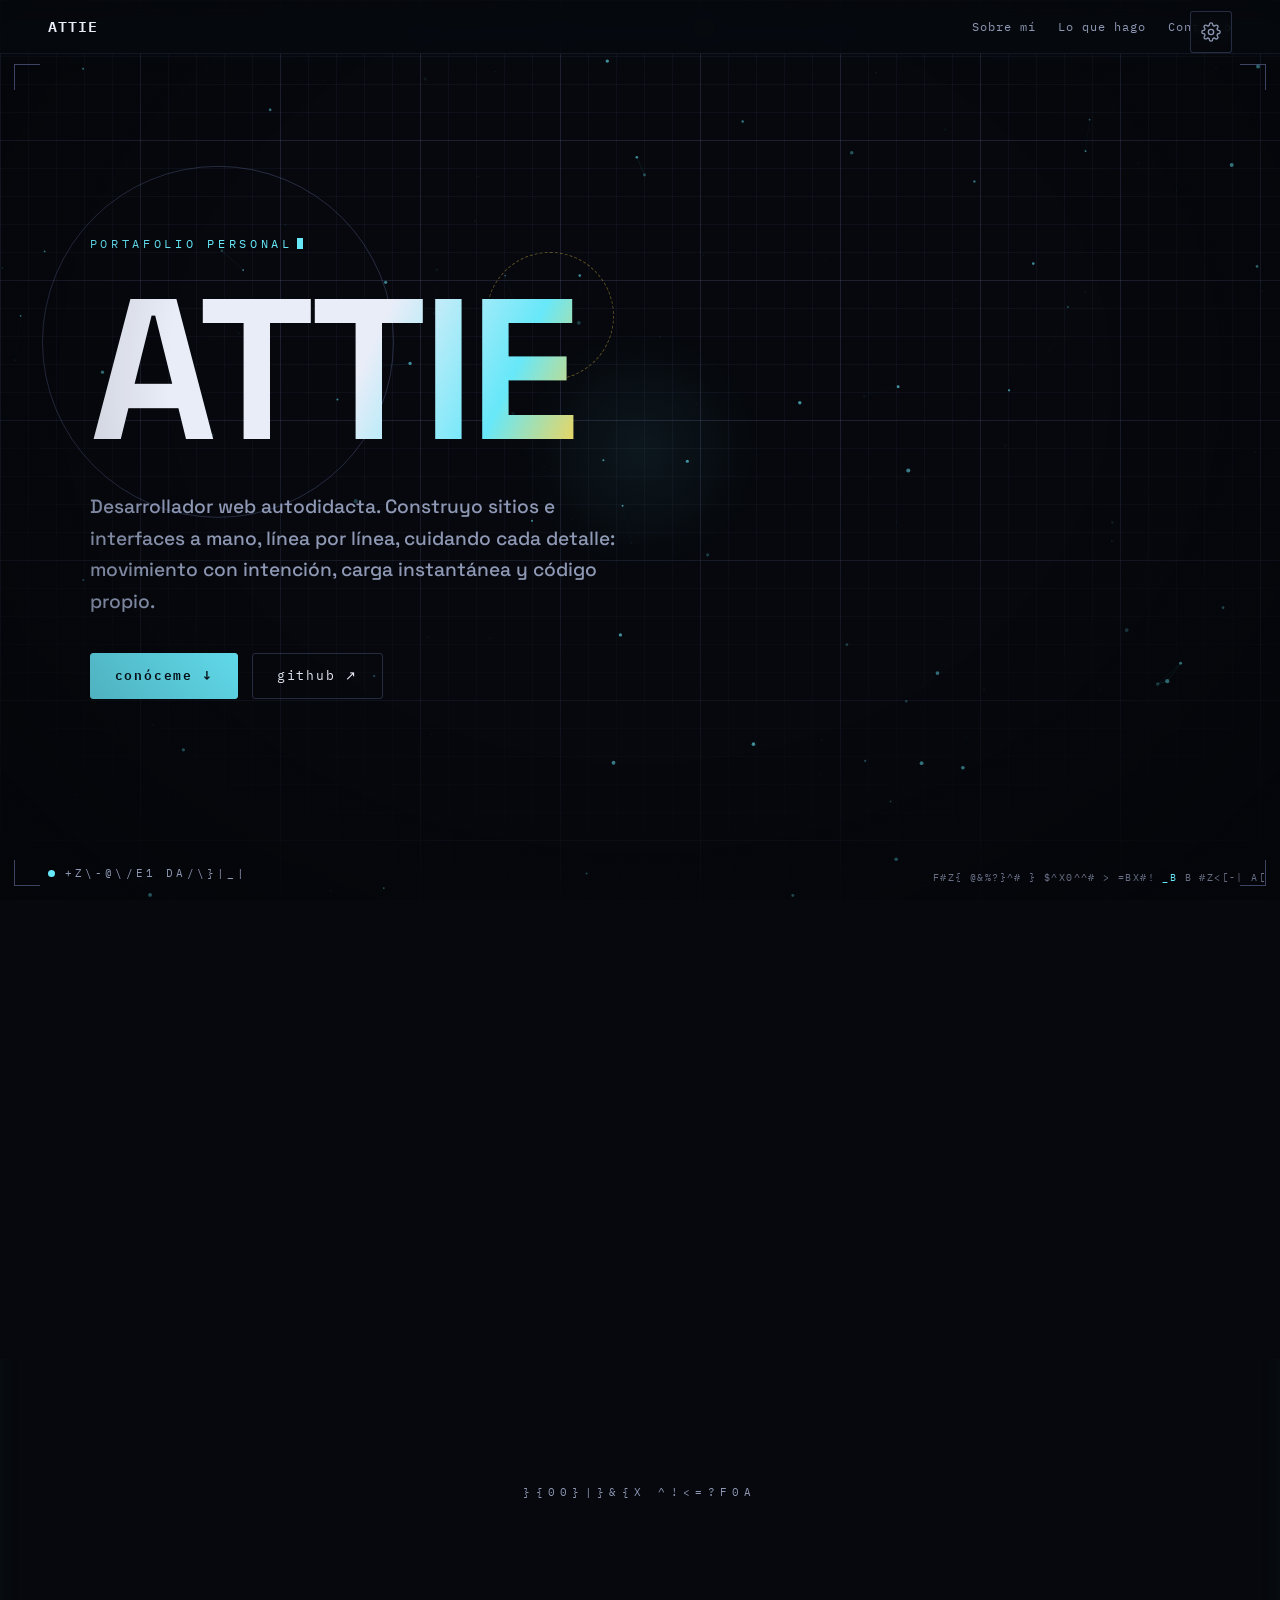
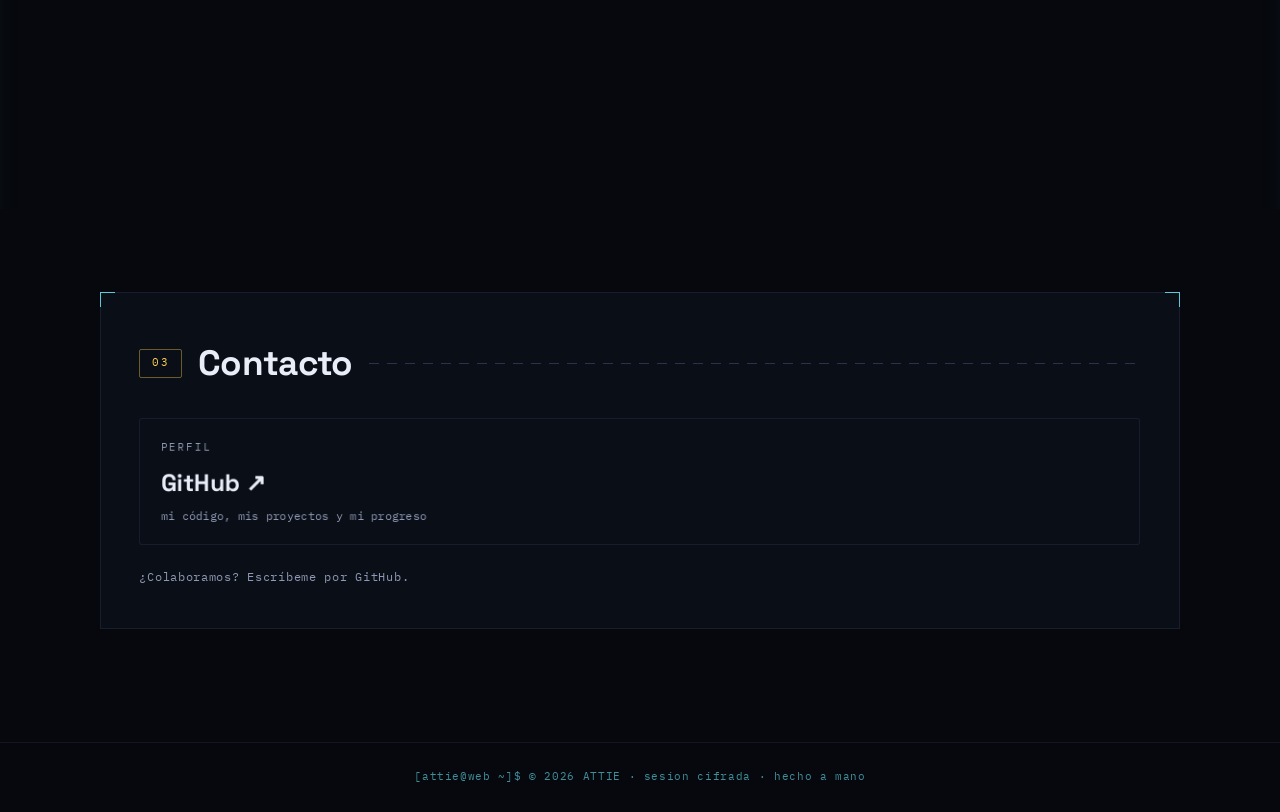
==== index.html @ d399d979 "MODO TERMINAL: todo el texto del sitio se cifra y descifra (nodo por nodo, incluido el titulo de la " ====
<!DOCTYPE html>
<html lang="es">
<head>
  <meta charset="UTF-8" />
  <meta name="viewport" content="width=device-width, initial-scale=1.0" />
  <title>ATTIE — Portafolio personal</title>
  <meta name="description" content="Portafolio de Attie: desarrollador web autodidacta. Sitios hechos a mano, interfaces con movimiento y proyectos reales en GitHub." />
  <link rel="icon" type="image/svg+xml" href="assets/favicon.svg" />
  <link rel="apple-touch-icon" href="assets/icon-180.png" />
  <meta name="theme-color" content="#06080d" />
  <meta name="theme-color" media="(prefers-color-scheme: light)" content="#06080d" />
  <link rel="manifest" href="manifest.json" />
  <link rel="preload" href="assets/fonts/grotesk-700.woff2" as="font" type="font/woff2" crossorigin />
  <link rel="preload" href="assets/fonts/plexmono-400.woff2" as="font" type="font/woff2" crossorigin />
  <meta property="og:type" content="website" />
  <meta property="og:site_name" content="ATTIE — Portafolio personal" />
  <meta property="og:title" content="ATTIE — Portafolio personal" />
  <meta property="og:description" content="Desarrollador web autodidacta. Sitios hechos a mano, interfaces con movimiento y proyectos reales." />
  <meta property="og:url" content="https://angelmoonblosson-max.github.io/my-blog/" />
  <meta property="og:image" content="https://angelmoonblosson-max.github.io/my-blog/assets/icon-180.png" />
  <meta name="twitter:card" content="summary" />
  <script type="application/ld+json">
  {
    "@context": "https://schema.org",
    "@type": "WebSite",
    "name": "ATTIE — Portafolio personal",
    "url": "https://angelmoonblosson-max.github.io/my-blog/",
    "description": "Desarrollador web autodidacta: sitios hechos a mano e interfaces con movimiento.",
    "inLanguage": "es",
    "author": { "@type": "Person", "name": "Attie" }
  }
  </script>
  <link rel="stylesheet" href="css/style.min.css?v=m14" />
</head>
<body>
  <div class="grid-fondo" aria-hidden="true"></div>
  <canvas id="lienzo" aria-hidden="true"></canvas>
  <div id="brillo" aria-hidden="true"></div>
  <div id="profundidad" aria-hidden="true"></div>

  <div class="hud-esq e1" aria-hidden="true"></div>
  <div class="hud-esq e2" aria-hidden="true"></div>
  <div class="hud-esq e3" aria-hidden="true"></div>
  <div class="hud-esq e4" aria-hidden="true"></div>
  <div class="hud-scan" aria-hidden="true"></div>
  <div id="hud" aria-hidden="true">
    <span class="hud-punto"></span>
    <span id="hud-forma">RED ACTIVA</span>
  </div>
  <div id="hud-status" class="mono" aria-hidden="true">SES: CIFRADA · AES-256 · NODOS <span id="hud-nodos">--</span> · UPLINK OK</div>

  <div id="cine" aria-hidden="true">
    <div class="cine-mitad arriba">
      <div class="cine-logo-zona">
        <h2 class="cine-logo"><span style="--i:0">A</span><span style="--i:1">T</span><span style="--i:2">T</span><span style="--i:3">I</span><span style="--i:4">E</span></h2>
        <p class="cine-sub mono">PORTAFOLIO PERSONAL</p>
      </div>
    </div>
    <div class="cine-mitad abajo">
      <div class="cine-logo-zona">
        <h2 class="cine-logo"><span style="--i:0">A</span><span style="--i:1">T</span><span style="--i:2">T</span><span style="--i:3">I</span><span style="--i:4">E</span></h2>
        <p class="cine-sub mono">PORTAFOLIO PERSONAL</p>
      </div>
    </div>
    <span class="cine-seam"></span>
  </div>

  <button id="btn-config" class="btn-config mono" type="button" aria-label="Configuraciones" aria-expanded="false">
    <svg viewBox="0 0 24 24" width="20" height="20" fill="none" stroke="currentColor" stroke-width="1.6" stroke-linecap="round">
      <circle cx="12" cy="12" r="3.2"/>
      <path d="M19.4 15a1.7 1.7 0 0 0 .34 1.87l.06.06a2 2 0 1 1-2.83 2.83l-.06-.06a1.7 1.7 0 0 0-1.87-.34 1.7 1.7 0 0 0-1 1.55V21a2 2 0 1 1-4 0v-.09a1.7 1.7 0 0 0-1-1.55 1.7 1.7 0 0 0-1.87.34l-.06.06a2 2 0 1 1-2.83-2.83l.06-.06a1.7 1.7 0 0 0 .34-1.87 1.7 1.7 0 0 0-1.55-1H3a2 2 0 1 1 0-4h.09a1.7 1.7 0 0 0 1.55-1 1.7 1.7 0 0 0-.34-1.87l-.06-.06a2 2 0 1 1 2.83-2.83l.06.06a1.7 1.7 0 0 0 1.87.34h.09a1.7 1.7 0 0 0 1-1.55V3a2 2 0 1 1 4 0v.09a1.7 1.7 0 0 0 1 1.55 1.7 1.7 0 0 0 1.87-.34l.06-.06a2 2 0 1 1 2.83 2.83l-.06.06a1.7 1.7 0 0 0-.34 1.87v.09a1.7 1.7 0 0 0 1.55 1H21a2 2 0 1 1 0 4h-.09a1.7 1.7 0 0 0-1.51 1z"/>
    </svg>
  </button>

  <div id="panel-config" class="panel-config" hidden>
    <div class="panel-fondo" data-cerrar></div>
    <aside class="panel-caja" role="dialog" aria-label="Configuraciones">
      <header class="panel-cab">
        <span class="mono">CONFIGURACIONES</span>
        <button class="panel-x mono" type="button" data-cerrar aria-label="Cerrar">×</button>
      </header>

      <section class="panel-seccion">
        <h3 class="mono">Color de acento</h3>
        <div class="muestras" role="group" aria-label="Color de acento">
          <button class="muestra activo" data-acento="cian" style="--mc:#67e8f9" aria-label="Cian" type="button"></button>
          <button class="muestra" data-acento="ambar" style="--mc:#fcd34d" aria-label="Ámbar" type="button"></button>
          <button class="muestra" data-acento="rosa" style="--mc:#fb7185" aria-label="Rosa" type="button"></button>
          <button class="muestra" data-acento="violeta" style="--mc:#a78bfa" aria-label="Violeta" type="button"></button>
        </div>
      </section>

      <section class="panel-seccion">
        <h3 class="mono">Intensidad de efectos</h3>
        <div class="segmentado" role="group" aria-label="Intensidad de efectos">
          <button class="seg activo" data-efectos="epico" type="button">ÉPICO</button>
          <button class="seg" data-efectos="normal" type="button">NORMAL</button>
          <button class="seg" data-efectos="off" type="button">OFF</button>
        </div>
        <p class="panel-nota mono">épico = todo · normal = ligero · off = estático</p>
      </section>

      <section class="panel-seccion">
        <h3 class="mono">Velocidad del ciclo</h3>
        <div class="segmentado" role="group" aria-label="Velocidad del ciclo">
          <button class="seg" data-velocidad-btn="lenta" type="button">LENTA</button>
          <button class="seg activo" data-velocidad-btn="normal" type="button">NORMAL</button>
          <button class="seg" data-velocidad-btn="rapida" type="button">RÁPIDA</button>
        </div>
        <p class="panel-nota mono">atajos: F formar · E explotar · D disparos · doble clic = sobrecarga</p>
      </section>

      <section class="panel-seccion">
        <h3 class="mono">Fondo animado</h3>
        <label class="interruptor">
          <input type="checkbox" id="cfg-fondo" checked />
          <span class="riel"><span class="perilla"></span></span>
          <span class="mono etiqueta-int">figuras geométricas</span>
        </label>
      </section>
    </aside>
  </div>

  <header class="barra">
    <a class="marca mono" href="#top">ATTIE</a>
    <nav class="barra-nav mono" aria-label="Secciones">
      <a href="#fig01">Sobre mí</a>
      <a href="#fig02">Lo que hago</a>
      <a href="#fig03">Contacto</a>
    </nav>
  </header>

  <main id="contenido">
    <section class="hero" id="top">
      <p class="hero-exp mono">PORTAFOLIO PERSONAL<span class="term-cursor" aria-hidden="true"></span></p>
      <div class="hero-zona-titulo">
        <span class="aro aro-1" aria-hidden="true"></span>
        <span class="aro aro-2" aria-hidden="true"></span>
        <h1 class="hero-titulo">ATTIE</h1>
      </div>
      <p class="hero-def">
        Desarrollador web autodidacta. Construyo sitios e interfaces a mano,
        línea por línea, cuidando cada detalle: movimiento con intención,
        carga instantánea y código propio.
      </p>
      <div class="hero-acciones">
        <a class="btn principal" href="#fig01">Conóceme ↓</a>
        <a class="btn" href="https://github.com/angelmoonblosson-max" target="_blank" rel="noopener noreferrer">GitHub ↗</a>
      </div>
    </section>

    <section class="figura reveal" id="fig01">
      <header class="figura-cab">
        <span class="fig-num mono">01</span>
        <h2>Sobre mí</h2>
        <span class="fig-linea" aria-hidden="true"></span>
      </header>
      <div class="figura-cuerpo">
        <p>
          Soy Attie. Empecé curioseando cómo funcionaban las páginas que me
          gustaban y terminé construyendo las mías desde cero — sin plantillas,
          sin frameworks pesados, solo HTML, CSS y JavaScript escritos a mano
          hasta que el resultado se siente vivo.
        </p>
        <p>
          Me obsesionan los detalles que casi nadie nota pero todos sienten:
          la suavidad de una transición, el peso exacto de una sombra, el
          ritmo de una animación. Creo que la web profesional no tiene por qué
          ser fría — puede tener carácter sin dejar de ser seria.
        </p>
        <ul class="chips mono" aria-label="Tecnologías e intereses">
          <li>HTML &amp; CSS</li>
          <li>JavaScript</li>
          <li>Animación</li>
          <li>UI / UX</li>
          <li>Git</li>
          <li>Diseño de interacción</li>
          <li>Rendimiento web</li>
        </ul>
      </div>
    </section>

    <section class="figura reveal" id="fig02">
      <header class="figura-cab">
        <span class="fig-num mono">02</span>
        <h2>Lo que hago</h2>
        <span class="fig-linea" aria-hidden="true"></span>
      </header>
      <div class="panel-datos">
        <article class="tarjeta-dato reveal">
          <small class="mono">desarrollo</small>
          <strong>Sitios web</strong>
          <span>rápidos, accesibles y hechos a mano desde cero</span>
        </article>
        <article class="tarjeta-dato reveal">
          <small class="mono">interfaz</small>
          <strong>Motion &amp; UI</strong>
          <span>animaciones que guían la mirada sin estorbar</span>
        </article>
        <article class="tarjeta-dato reveal">
          <small class="mono">proyectos</small>
          <strong>Código abierto</strong>
          <span>experimentos publicados y mantenidos en GitHub</span>
        </article>
        <article class="tarjeta-dato reveal">
          <small class="mono">constante</small>
          <strong>Aprendizaje</strong>
          <span>cada proyecto es una excusa para dominar algo nuevo</span>
        </article>
      </div>
    </section>

    <section class="figura reveal" id="fig03">
      <header class="figura-cab">
        <span class="fig-num mono">03</span>
        <h2>Contacto</h2>
        <span class="fig-linea" aria-hidden="true"></span>
      </header>
      <div class="panel-enlaces">
        <a class="enlace-ficha" href="https://github.com/angelmoonblosson-max" target="_blank" rel="noopener noreferrer">
          <small class="mono">perfil</small>
          <strong>GitHub ↗</strong>
          <span>mi código, mis proyectos y mi progreso</span>
        </a>
      </div>
      <p class="nota-contacto mono">
        ¿Colaboramos? Escríbeme por GitHub.
      </p>
    </section>
  </main>

  <footer class="pie mono">
    <span>[attie@web ~]$ © <span id="anio">2026</span> ATTIE · sesion cifrada · hecho a mano</span>
  </footer>

  <script src="js/main.min.js?v=m15"></script>
</body>
</html>
---- css/style.min.css ----
@font-face{font-family:'Space Grotesk';font-style:normal;font-weight:500;font-display:swap;src:url(../assets/fonts/grotesk-500.woff2) format('woff2')}@font-face{font-family:'Space Grotesk';font-style:normal;font-weight:700;font-display:swap;src:url(../assets/fonts/grotesk-700.woff2) format('woff2')}@font-face{font-family:'IBM Plex Mono';font-style:normal;font-weight:400;font-display:swap;src:url(../assets/fonts/plexmono-400.woff2) format('woff2')}@font-face{font-family:'IBM Plex Mono';font-style:normal;font-weight:500;font-display:swap;src:url(../assets/fonts/plexmono-500.woff2) format('woff2')}@font-face{font-family:'IBM Plex Mono';font-style:normal;font-weight:600;font-display:swap;src:url(../assets/fonts/plexmono-600.woff2) format('woff2')}:root{--bg:#06080d;--panel:rgba(13, 17, 27, 0.72);--linea:rgba(148, 163, 233, 0.1);--linea-fuerte:rgba(148, 163, 233, 0.24);--texto:#e9edf8;--muted:#8f99b5;--cian:#67e8f9;--ambar:#fcd34d;--rosa:#fb7185;--fuente-titulo:'Space Grotesk',sans-serif;--fuente-dato:'IBM Plex Mono',monospace;--ease-out:cubic-bezier(0.22, 1, 0.36, 1);--ease-spring:cubic-bezier(0.34, 1.56, 0.64, 1);--t-rapida:200ms;--t-media:420ms}*{box-sizing:border-box}html{scroll-behavior:smooth}body{margin:0;min-height:100vh;background:var(--bg);color:var(--texto);font-family:var(--fuente-titulo);line-height:1.65;overflow-x:hidden}.mono{font-family:var(--fuente-dato);letter-spacing:.06em}::selection{background:var(--cian);color:#04121a}.grid-fondo{position:fixed;inset:0;z-index:-3;background-image:linear-gradient(rgba(148,163,233,.055) 1px,transparent 1px),linear-gradient(90deg,rgba(148,163,233,.055) 1px,transparent 1px),linear-gradient(rgba(148,163,233,.11) 1px,transparent 1px),linear-gradient(90deg,rgba(148,163,233,.11) 1px,transparent 1px);background-size:28px 28px,28px 28px,140px 140px,140px 140px;mask-image:radial-gradient(ellipse 120% 90% at 50% 20%,#000 30%,transparent 100%)}#lienzo{position:fixed;inset:0;z-index:-2;width:100%;height:100%;opacity:.85}.formulas{position:fixed;inset:0;z-index:-1;pointer-events:none;overflow:hidden}.formula{position:absolute;font-family:var(--fuente-dato);font-size:clamp(.7rem, 1.4vw, .95rem);color:rgba(148,163,233,.34);white-space:nowrap;animation:flotarFormula var(--d,26s) ease-in-out infinite alternate}.f1{top:14%;left:6%}.f2{top:24%;right:8%;--d:32s}.f3{bottom:26%;left:10%;--d:24s;animation-delay:-8s}.f4{bottom:12%;right:12%;--d:36s}.f5{top:52%;left:3%;--d:29s;animation-delay:-15s}.f6{top:66%;right:4%;--d:27s;animation-delay:-5s}@keyframes flotarFormula{from{translate:-16px 10px;rotate:-0.6deg}to{translate:18px -14px;rotate:0.7deg}}#coordenadas{position:fixed;right:1rem;bottom:.8rem;z-index:50;font-family:var(--fuente-dato);font-size:.68rem;letter-spacing:.08em;color:rgba(148,163,233,.55);pointer-events:none}@media (hover:none){#coordenadas{display:none}}.barra{position:sticky;top:0;z-index:40;display:flex;align-items:center;justify-content:space-between;gap:1rem;padding:.85rem clamp(1rem,5vw,3rem);background:rgba(6,8,13,.78);backdrop-filter:blur(10px);border-bottom:1px solid var(--linea)}.marca{font-size:.95rem;font-weight:600;color:var(--texto);text-decoration:none;transition:color var(--t-rapida) var(--ease-out),text-shadow var(--t-rapida) var(--ease-out)}.marca:hover{color:var(--cian);text-shadow:0 0 18px rgba(103,232,249,.45)}.barra-nav{display:flex;gap:1.4rem}.barra-nav a{position:relative;font-size:.75rem;color:var(--muted);text-decoration:none;padding:.2rem 0;transition:color var(--t-rapida) var(--ease-out)}.barra-nav a::after{content:"";position:absolute;left:0;bottom:-2px;width:100%;height:1px;background:var(--cian);scale:0 1;transform-origin:left;transition:scale var(--t-media) var(--ease-out)}.barra-nav a:hover{color:var(--texto)}.barra-nav a:hover::after{scale:1 1}.hero{min-height:calc(100vh - 60px);display:flex;flex-direction:column;justify-content:center;padding:4rem clamp(1rem,7vw,6rem) 5rem}.hero-exp{font-size:.72rem;letter-spacing:.32em;color:var(--cian);margin:0 0 1.4rem}.hero-zona-titulo{position:relative;display:inline-block;width:fit-content}.hero-titulo{position:relative;z-index:2;margin:0;font-size:clamp(4.2rem, 16vw, 12.5rem);font-weight:700;letter-spacing:-.03em;line-height:.95;background:linear-gradient(115deg,var(--texto) 55%,var(--cian) 82%,var(--ambar));-webkit-background-clip:text;background-clip:text;color:transparent}.aro{position:absolute;border:1px solid var(--linea-fuerte);border-radius:50%;z-index:1;pointer-events:none}.aro-1{width:clamp(9rem,30vw,22rem);height:clamp(9rem,30vw,22rem);top:50%;left:clamp(-3rem,-6vw,-1rem);translate:0 -58%}.aro-2{width:clamp(4rem,12vw,8rem);height:clamp(4rem,12vw,8rem);top:-12%;right:clamp(-2.5rem,-4vw,-1rem);border-color:rgba(252,211,77,.35);border-style:dashed;animation:girarAro 40s linear infinite}@keyframes girarAro{to{rotate:360deg}}.cota{position:absolute;background:var(--ambar);opacity:.7;z-index:3}.cota-sup{top:-6px;left:0;width:64px;height:2px}.cota-inf::before,.cota-sup::before{content:"";position:absolute;top:-3px;width:2px;height:8px;background:inherit}.cota-sup::before{right:0}.cota-inf{bottom:-4px;right:0;width:96px;height:2px}.cota-inf::before{left:0}.hero-def{max-width:34rem;margin:1.6rem 0 0;font-size:clamp(1rem, 1.9vw, 1.2rem);color:var(--muted)}.hero-def b{color:var(--texto);font-weight:600}.hero-def i{color:var(--ambar);font-style:italic}.hero-acciones{display:flex;flex-wrap:wrap;gap:.9rem;margin-top:2.2rem}.btn{display:inline-block;padding:.72rem 1.5rem;border:1px solid var(--linea-fuerte);border-radius:3px;font-family:var(--fuente-dato);font-size:.8rem;letter-spacing:.14em;text-transform:lowercase;color:var(--texto);text-decoration:none;background:0 0;transition:border-color var(--t-rapida) var(--ease-out),box-shadow var(--t-media) var(--ease-out),transform var(--t-instant, 120ms) var(--ease-spring),color var(--t-rapida) var(--ease-out),background var(--t-rapida) var(--ease-out)}.btn:hover{border-color:var(--cian);color:var(--cian);box-shadow:0 0 24px rgba(103,232,249,.22),inset 0 0 14px rgba(103,232,249,.07)}.btn:active{transform:scale(.965)}.btn.principal{background:var(--cian);border-color:var(--cian);color:#04121a;font-weight:600}.btn.principal:hover{color:#04121a;box-shadow:0 0 34px rgba(103,232,249,.42)}.hero-datos{margin-top:3.2rem;font-size:.72rem;color:rgba(143,153,181,.75)}.figura{position:relative;max-width:1080px;margin:0 auto clamp(4rem,9vw,7rem);padding:clamp(1.4rem,4vw,2.6rem) clamp(1rem,4vw,2.4rem);border:1px solid var(--linea);background:var(--panel);backdrop-filter:blur(6px)}.esquina::after,.esquina::before,.figura::after,.figura::before{content:"";position:absolute;width:14px;height:14px;border-color:var(--cian);border-style:solid;opacity:.85}.figura::before{top:-1px;left:-1px;border-width:1px 0 0 1px}.figura::after{top:-1px;right:-1px;border-width:1px 1px 0 0}.esquina{display:none}.figura-cab{display:flex;align-items:center;gap:1rem;margin-bottom:1.6rem}.fig-num{flex-shrink:0;padding:.28rem .7rem;border:1px solid rgba(252,211,77,.4);border-radius:2px;color:var(--ambar);font-size:.68rem;letter-spacing:.2em}.figura-cab h2{margin:0;font-size:clamp(1.5rem, 3.4vw, 2.2rem);font-weight:700;letter-spacing:-.02em}.fig-linea{flex:1;height:1px;background:repeating-linear-gradient(90deg,var(--linea-fuerte) 0 10px,transparent 10px 18px)}.figura-cuerpo p{margin:0 0 1.1rem;max-width:46rem;color:#c7cee2;font-weight:500;font-size:clamp(.98rem, 1.7vw, 1.12rem)}.axiomas{list-style:none;margin:1.6rem 0 0;padding:1.1rem 1.2rem;border-left:2px solid var(--ambar);background:rgba(252,211,77,.05);font-size:.78rem;color:var(--muted);display:grid;gap:.45rem}.axiomas li::before{content:"∴ ";color:var(--ambar)}.panel-datos{display:grid;grid-template-columns:repeat(auto-fit,minmax(200px,1fr));gap:.9rem}.tarjeta-dato{position:relative;padding:1.15rem 1.2rem;border:1px solid var(--linea);border-radius:3px;background:rgba(6,8,13,.5);overflow:hidden;transition:transform var(--t-media) var(--ease-out),border-color var(--t-media) var(--ease-out),box-shadow var(--t-media) var(--ease-out)}.tarjeta-dato::before{content:"";position:absolute;inset:0 auto auto 0;width:100%;height:2px;background:linear-gradient(90deg,var(--cian),transparent 70%);opacity:0;transition:opacity var(--t-media) var(--ease-out)}.tarjeta-dato:hover{transform:translateY(-5px);border-color:rgba(103,232,249,.45);box-shadow:0 16px 38px rgba(2,4,10,.6)}.tarjeta-dato:hover::before{opacity:1}.tarjeta-dato small{display:block;font-size:.66rem;letter-spacing:.22em;text-transform:uppercase;color:var(--muted)}.tarjeta-dato strong{display:block;margin-top:.45rem;font-size:clamp(1.35rem, 2.6vw, 1.8rem);font-weight:700;letter-spacing:-.02em;color:var(--texto)}.tarjeta-dato span{display:block;margin-top:.25rem;font-family:var(--fuente-dato);font-size:.7rem;color:rgba(103,232,249,.75)}.panel-enlaces{display:grid;grid-template-columns:repeat(auto-fit,minmax(240px,1fr));gap:.9rem}.enlace-ficha{position:relative;display:block;padding:1.3rem 1.3rem 1.2rem;border:1px solid var(--linea);border-radius:3px;text-decoration:none;color:inherit;overflow:hidden;transition:transform var(--t-media) var(--ease-out),border-color var(--t-media) var(--ease-out),box-shadow var(--t-media) var(--ease-out)}.enlace-ficha::after{content:"";position:absolute;inset:auto 0 0 0;height:2px;background:var(--cian);transform:scaleX(0);transform-origin:left;transition:transform var(--t-media) var(--ease-out)}.enlace-ficha:hover{transform:translateY(-5px);border-color:rgba(103,232,249,.5);box-shadow:0 16px 38px rgba(2,4,10,.6),0 0 26px rgba(103,232,249,.1)}.enlace-ficha:hover::after{transform:scaleX(1)}.enlace-ficha small{display:block;font-size:.64rem;letter-spacing:.24em;text-transform:uppercase;color:var(--muted)}.enlace-ficha strong{display:block;margin-top:.4rem;font-size:1.5rem;font-weight:700;color:var(--texto);transition:color var(--t-rapida) var(--ease-out)}.enlace-ficha:hover strong{color:var(--cian)}.enlace-ficha span{display:block;margin-top:.2rem;font-family:var(--fuente-dato);font-size:.72rem;color:var(--muted)}.nota-contacto{margin:1.4rem 0 0;font-size:.74rem;color:var(--muted)}.nota-contacto b{color:var(--ambar);font-weight:600}.pie{display:flex;align-items:center;justify-content:space-between;gap:1rem;flex-wrap:wrap;padding:1.6rem clamp(1rem,5vw,3rem);border-top:1px solid var(--linea);font-size:.68rem;color:var(--muted)}.pie span:last-child{color:rgba(103,232,249,.6)}.reveal{opacity:0;translate:0 22px;transition:opacity .7s var(--ease-out),translate .7s var(--ease-out);transition-delay:var(--rd, 0ms)}.reveal.visible{opacity:1;translate:0 0}a:focus-visible,button:focus-visible{outline:2px solid var(--cian);outline-offset:3px}.saltar{position:absolute;left:-9999px;top:.6rem;z-index:999;background:var(--cian);color:#04121a;padding:.55rem 1rem;border-radius:3px;font-family:var(--fuente-dato);font-weight:600;text-decoration:none}.saltar:focus{left:.6rem}@media (prefers-reduced-motion:reduce){html{scroll-behavior:auto}.reveal{opacity:1;translate:none;transition:none}.aro-2,.formula{animation:none}*{transition-duration:0s!important}}@media (max-width:640px){.barra-nav{gap:.9rem}.hero{padding-bottom:3rem}.formula{display:none}.formula.f1{display:block;top:auto;bottom:8%;left:4%}}html[data-acento=ambar]{--cian:#fcd34d}html[data-acento=rosa]{--cian:#fb7185}html[data-acento=violeta]{--cian:#a78bfa}.btn-config{position:fixed;top:.7rem;right:clamp(1rem,5vw,3rem);z-index:60;display:grid;place-items:center;width:42px;height:42px;border:1px solid var(--linea-fuerte);border-radius:3px;background:rgba(6,8,13,.8);color:var(--muted);cursor:pointer;backdrop-filter:blur(8px);transition:color var(--t-rapida) var(--ease-out),border-color var(--t-rapida) var(--ease-out),box-shadow var(--t-media) var(--ease-out),rotate .6s var(--ease-spring)}.btn-config:hover,.btn-config[aria-expanded=true]{color:var(--cian);border-color:var(--cian);box-shadow:0 0 22px rgba(103,232,249,.25)}.btn-config[aria-expanded=true]{rotate:120deg}.panel-fondo{position:fixed;inset:0;background:rgba(2,3,6,.6);backdrop-filter:blur(4px)}.panel-caja{position:fixed;top:0;right:0;bottom:0;z-index:70;width:min(340px,88vw);padding:1.4rem 1.4rem 2rem;background:rgba(10,13,21,.92);border-left:1px solid var(--linea-fuerte);box-shadow:-30px 0 80px rgba(0,0,0,.55);overflow-y:auto;animation:panelEntra .34s var(--ease-out)}@keyframes panelEntra{from{transform:translateX(40px);opacity:0}to{transform:none;opacity:1}}.panel-cab{display:flex;align-items:center;justify-content:space-between;margin-bottom:1.6rem;padding-bottom:.9rem;border-bottom:1px dashed var(--linea-fuerte)}.panel-cab span{font-size:.78rem;letter-spacing:.28em;color:var(--texto)}.panel-x{width:32px;height:32px;border:1px solid var(--linea);border-radius:3px;background:0 0;color:var(--muted);font-size:1rem;cursor:pointer;transition:color var(--t-rapida),border-color var(--t-rapida)}.panel-x:hover{color:var(--rosa);border-color:var(--rosa)}.panel-seccion{margin-bottom:1.7rem}.panel-seccion h3{margin:0 0 .8rem;font-family:var(--fuente-dato);font-size:.66rem;font-weight:500;letter-spacing:.24em;text-transform:uppercase;color:var(--muted)}.muestras{display:flex;gap:.7rem}.muestra{width:34px;height:34px;border-radius:50%;border:2px solid transparent;background:var(--mc);cursor:pointer;transition:transform var(--t-instant, 120ms) var(--ease-spring),box-shadow var(--t-media) var(--ease-out)}.muestra:hover{transform:scale(1.14)}.muestra.activo{border-color:#fff;box-shadow:0 0 16px var(--mc)}.segmentado{display:grid;grid-template-columns:repeat(3,1fr);gap:4px;padding:4px;border:1px solid var(--linea);border-radius:4px}.seg{padding:.5rem 0;border:none;border-radius:2px;background:0 0;color:var(--muted);font-family:var(--fuente-dato);font-size:.64rem;letter-spacing:.12em;cursor:pointer;transition:background var(--t-rapida),color var(--t-rapida)}.seg:hover{color:var(--texto)}.seg.activo{background:var(--cian);color:#04121a;font-weight:600}.panel-nota{margin:.55rem 0 0;font-size:.62rem;color:rgba(143,153,181,.7)}.interruptor{display:flex;align-items:center;gap:.75rem;cursor:pointer}.interruptor input{position:absolute;opacity:0;width:0;height:0}.riel{flex-shrink:0;width:44px;height:24px;border:1px solid var(--linea-fuerte);border-radius:24px;background:rgba(6,8,13,.8);position:relative;transition:background var(--t-rapida),border-color var(--t-rapida)}.perilla{position:absolute;top:2px;left:2px;width:18px;height:18px;border-radius:50%;background:var(--muted);transition:translate var(--t-rapida) var(--ease-spring),background var(--t-rapida)}.interruptor input:checked+.riel{background:rgba(103,232,249,.15);border-color:var(--cian)}.interruptor input:checked+.riel .perilla{translate:20px 0;background:var(--cian)}.interruptor input:focus-visible+.riel{outline:2px solid var(--cian);outline-offset:3px}.etiqueta-int{font-size:.74rem;color:var(--texto)}#arranque{position:fixed;inset:0;z-index:200;display:grid;place-content:center;justify-items:center;gap:1.1rem;background:var(--bg);transition:opacity .5s var(--ease-out),visibility .5s}#arranque.listo{opacity:0;visibility:hidden;pointer-events:none}.arranque-texto{margin:0;font-size:.72rem;letter-spacing:.42em;color:var(--cian);animation:parpadeoTexto 1.1s steps(2) infinite}@keyframes parpadeoTexto{50%{opacity:.45}}.arranque-barra{width:min(300px,70vw);height:3px;background:var(--linea);overflow:hidden}.arranque-barra span{display:block;width:100%;height:100%;background:linear-gradient(90deg,var(--cian),#fff);scale:0 1;transform-origin:left;transition:scale .12s linear}.arranque-por{margin:0;font-size:.68rem;color:var(--muted)}#brillo{position:fixed;inset:0 auto auto 0;z-index:30;width:300px;height:300px;margin:-150px 0 0 -150px;border-radius:50%;background:radial-gradient(circle,rgba(103,232,249,.07),transparent 58%);pointer-events:none;will-change:translate}.onda-clik{position:fixed;z-index:45;width:14px;height:14px;margin:-7px 0 0 -7px;border:1.5px solid var(--cian);border-radius:50%;pointer-events:none;animation:ondaCrece .65s var(--ease-out) forwards}.onda-clik.o2{animation-delay:90ms;border-color:rgba(255,255,255,.5)}@keyframes ondaCrece{from{scale:1;opacity:.85}to{scale:9;opacity:0}}.enlace-ficha,.tarjeta-dato{transform:perspective(700px) rotateX(var(--ty,0deg)) rotateY(var(--tx,0deg)) translateY(var(--ele,0));will-change:transform}.enlace-ficha:hover,.tarjeta-dato:hover{--ele:-5px}html[data-efectos=normal] #brillo,html[data-efectos=off] #brillo,html[data-efectos=off] #lienzo{display:none}html[data-efectos=normal] .onda-clik{display:none}html[data-efectos=normal] .enlace-ficha,html[data-efectos=normal] .tarjeta-dato{transform:none}@media (prefers-reduced-motion:reduce){#arranque{display:none}#brillo{display:none}.btn-config{rotate:0deg!important}}.chips{display:flex;flex-wrap:wrap;gap:.55rem;margin:1.6rem 0 0;padding:0;list-style:none}.chips li{padding:.42rem .95rem;border:1px solid var(--linea-fuerte);border-radius:999px;background:rgba(13,17,27,.6);color:var(--muted);font-size:.7rem;letter-spacing:.14em;transition:color var(--t-rapida) var(--ease-out),border-color var(--t-rapida) var(--ease-out),background var(--t-rapida) var(--ease-out)}.chips li:hover{color:var(--texto);border-color:var(--cian);background:rgba(103,232,249,.06)}.pie{justify-content:center}.hero-def{max-width:560px}@media (max-width:640px){.barra-nav a{font-size:.68rem}}#hud{position:fixed;left:clamp(1rem,5vw,3rem);bottom:1.1rem;z-index:40;display:flex;align-items:center;gap:.6rem;pointer-events:none}.hud-punto{width:7px;height:7px;border-radius:50%;background:var(--cian);animation:hudLatido 1.6s var(--ease-inout,ease-in-out) infinite}@keyframes hudLatido{0%,100%{opacity:1;box-shadow:0 0 8px var(--cian)}50%{opacity:.35;box-shadow:none}}#hud-forma{font-family:var(--fuente-dato);font-size:.66rem;letter-spacing:.3em;color:var(--muted)}.hud-esq{position:fixed;z-index:35;width:26px;height:26px;border-color:rgba(148,159,233,.4);border-style:solid;border-width:0;pointer-events:none}.hud-esq.e1{top:64px;left:14px;border-top-width:1px;border-left-width:1px}.hud-esq.e2{top:64px;right:14px;border-top-width:1px;border-right-width:1px}.hud-esq.e3{bottom:14px;left:14px;border-bottom-width:1px;border-left-width:1px}.hud-esq.e4{bottom:14px;right:14px;border-bottom-width:1px;border-right-width:1px}.hud-scan{position:fixed;left:0;right:0;top:0;z-index:34;height:70px;background:linear-gradient(180deg,transparent,rgba(103,232,249,.028),transparent);pointer-events:none;animation:escaneo 14s linear infinite}@keyframes escaneo{from{translate:0 -80px}to{translate:0 110vh}}@media (prefers-reduced-motion:reduce){#hud,.hud-scan{display:none}.grid-fondo{animation:none}}#cine{position:fixed;inset:0;z-index:200}.cine-mitad{position:absolute;inset:0;background:var(--bg);overflow:hidden;transition:translate 1.05s cubic-bezier(.77, 0, .18, 1)}.cine-mitad.arriba{clip-path:inset(0 0 50% 0);box-shadow:inset 0 -22px 44px -34px rgba(103,232,249,.5)}.cine-mitad.abajo{clip-path:inset(50% 0 0 0);box-shadow:inset 0 22px 44px -34px rgba(103,232,249,.5)}#cine.abrir .cine-mitad.arriba{translate:0 -101%}#cine.abrir .cine-mitad.abajo{translate:0 101%}.cine-logo-zona{position:absolute;inset:0;display:grid;place-content:center;justify-items:center;padding-bottom:0}.cine-logo{margin:0;font-family:var(--fuente-titulo);font-weight:700;font-size:clamp(3.4rem, 14vw, 9.5rem);letter-spacing:.05em;background:linear-gradient(135deg,var(--texto) 20%,var(--cian) 60%,#fff);-webkit-background-clip:text;background-clip:text;color:transparent}.cine-logo span{display:inline-block;opacity:0;filter:blur(7px);animation:cineLetra .55s calc(.12s + var(--i) * .09s) var(--ease-out) forwards}@keyframes cineLetra{from{opacity:0;translate:0 30px;filter:blur(7px)}to{opacity:1;translate:0 0;filter:blur(0)}}.cine-sub{margin:1rem 0 0;font-size:.66rem;letter-spacing:.5em;color:var(--muted);opacity:0;animation:cineSub .7s .62s var(--ease-out) forwards}@keyframes cineSub{to{opacity:1}}.cine-seam{position:absolute;top:50%;left:8%;right:8%;height:2px;margin-top:-1px;background:linear-gradient(90deg,transparent,var(--cian),#fff,var(--cian),transparent);box-shadow:0 0 18px rgba(103,232,249,.7);scaleX:0;opacity:0;transition:opacity .3s}#cine.lista .cine-seam{opacity:1;animation:cineSeam .55s var(--ease-out) forwards}@keyframes cineSeam{to{scaleX:1}}#cine.abrir .cine-seam{animation:cineSeamFuera .6s .15s var(--ease-out) forwards}@keyframes cineSeamFuera{0%{opacity:1;scaleX:1}100%{opacity:0;scaleX:1.15}}.barra,.hero-acciones,.hero-def,.hero-exp,.hero-zona-titulo{transition:opacity .75s var(--ease-out),translate .75s var(--ease-out)}main:not(.presentarse) :is(.hero-exp,.hero-zona-titulo,.hero-def,.hero-acciones,.barra){opacity:0;translate:0 22px}main.presentarse .hero-exp{transition-delay:50ms}main.presentarse .hero-zona-titulo{transition-delay:0.16s}main.presentarse .hero-def{transition-delay:0.32s}main.presentarse .hero-acciones{transition-delay:0.48s}main.presentarse .barra{transition-delay:20ms}@media (prefers-reduced-motion:reduce){#cine{display:none}main:not(.presentarse) :is(.hero-exp,.hero-zona-titulo,.hero-def,.hero-acciones,.barra){opacity:1;translate:none}}#profundidad{position:fixed;inset:0;z-index:33;pointer-events:none;background:radial-gradient(ellipse at 50% 42%,transparent 52%,rgba(2,3,6,.5) 100%)}.barra,main{transition:opacity .75s var(--ease-out),translate .75s var(--ease-out),filter 1.15s var(--ease-out),scale 1.15s var(--ease-out)}html.cine-activo .barra,html.cine-activo main{filter:blur(18px) saturate(.8) brightness(1.25);scale:1.04}html.cine-activo main{opacity:.55}html.despierto .barra,html.despierto main{filter:blur(0) saturate(1) brightness(1);scale:1;opacity:1}@media (prefers-reduced-motion:reduce){html.cine-activo .barra,html.cine-activo main{filter:none;scale:none;opacity:1}}body{-webkit-user-select:none;user-select:none;-webkit-touch-callout:none;-webkit-tap-highlight-color:transparent}.term-cursor{display:inline-block;width:.55em;height:1em;margin-left:.35em;background:var(--cian);vertical-align:-.12em;animation:parpadeo 1.1s steps(2,start) infinite}@keyframes parpadeo{to{visibility:hidden}}#hud-status{position:fixed;right:14px;bottom:14px;z-index:34;font-family:var(--fuente-dato);font-size:10px;letter-spacing:.14em;color:rgba(143,153,181,.72);pointer-events:none;white-space:nowrap}#hud-status #hud-nodos{color:var(--cian)}@media (hover:none){#brillo{display:none}}@media (max-width:720px){#hud-status,.hud-esq,.hud-scan{display:none}#hud{bottom:auto;top:58px;font-size:10px}.hero-acciones{flex-wrap:wrap}.btn{min-height:44px}#panel-config{max-width:calc(100vw - 24px)}}@media (max-width:400px){.hero-titulo{font-size:clamp(2.6rem, 18vw, 4rem)}}
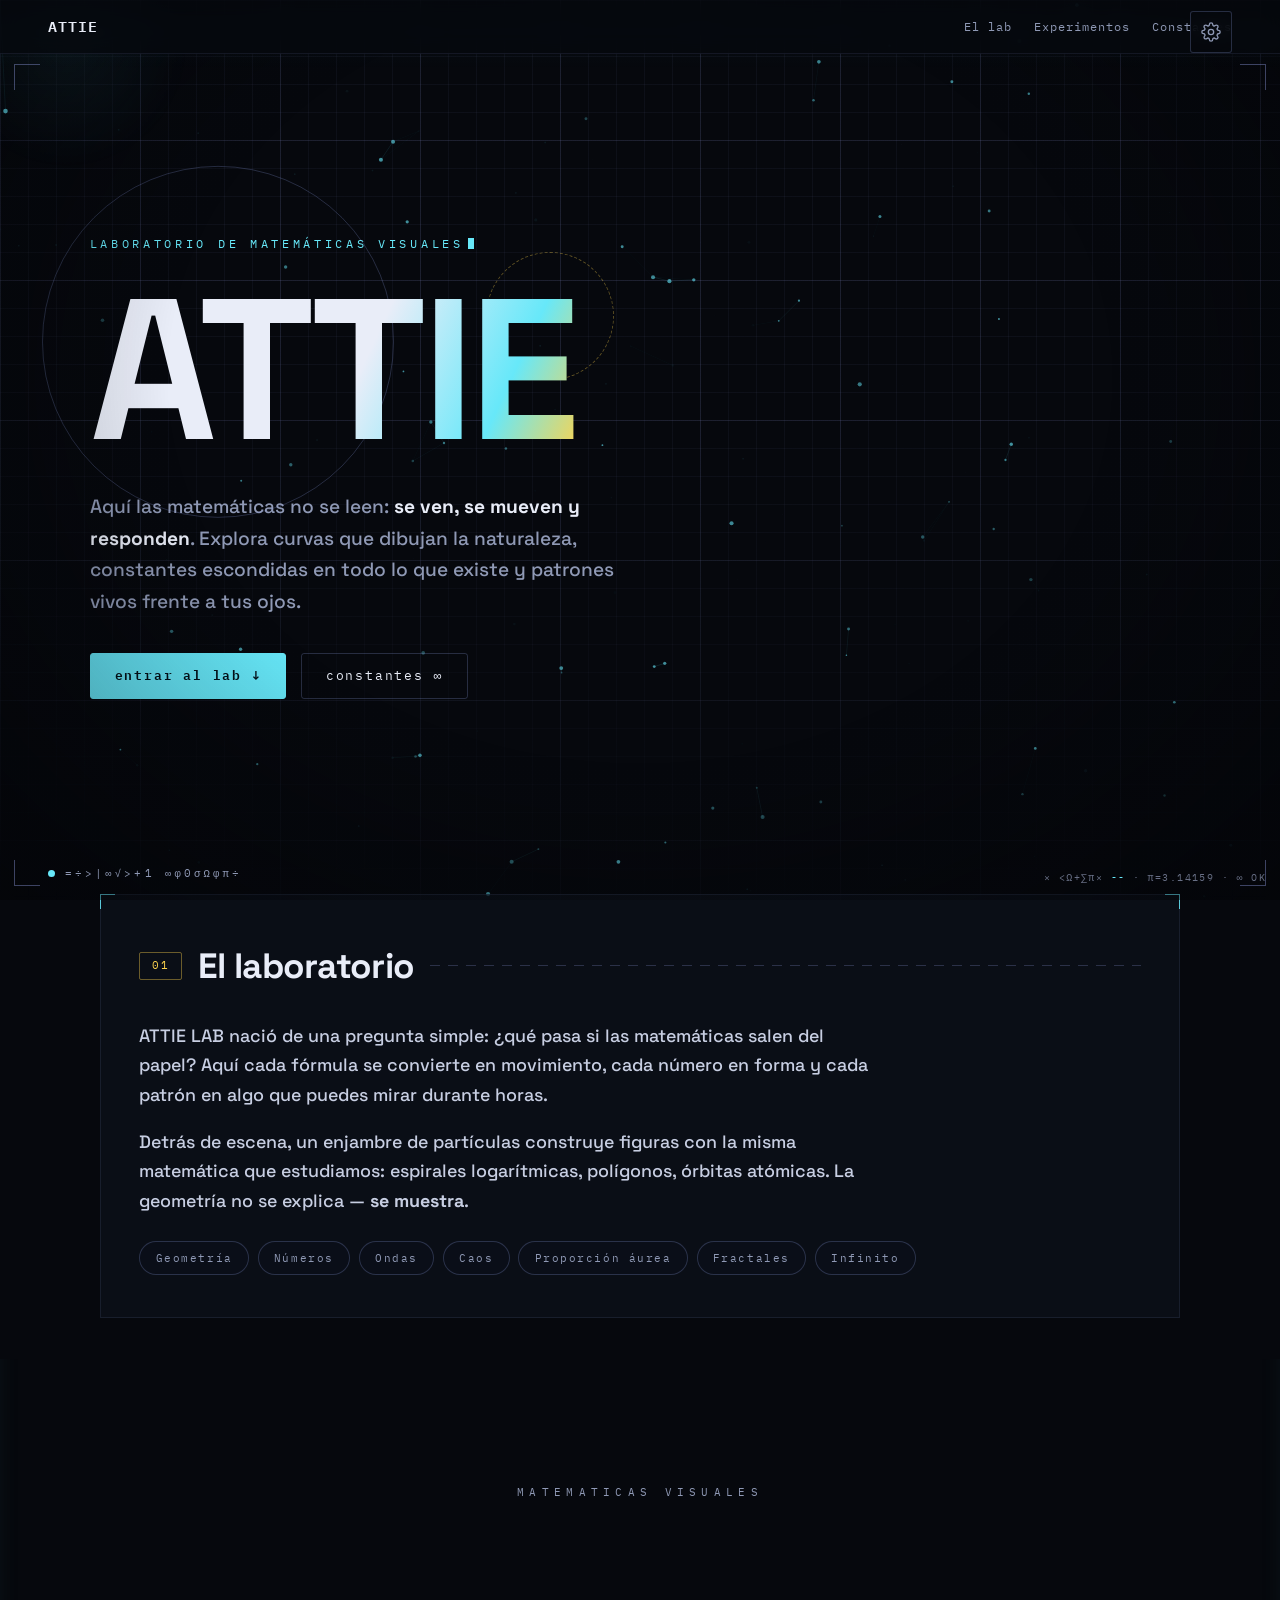
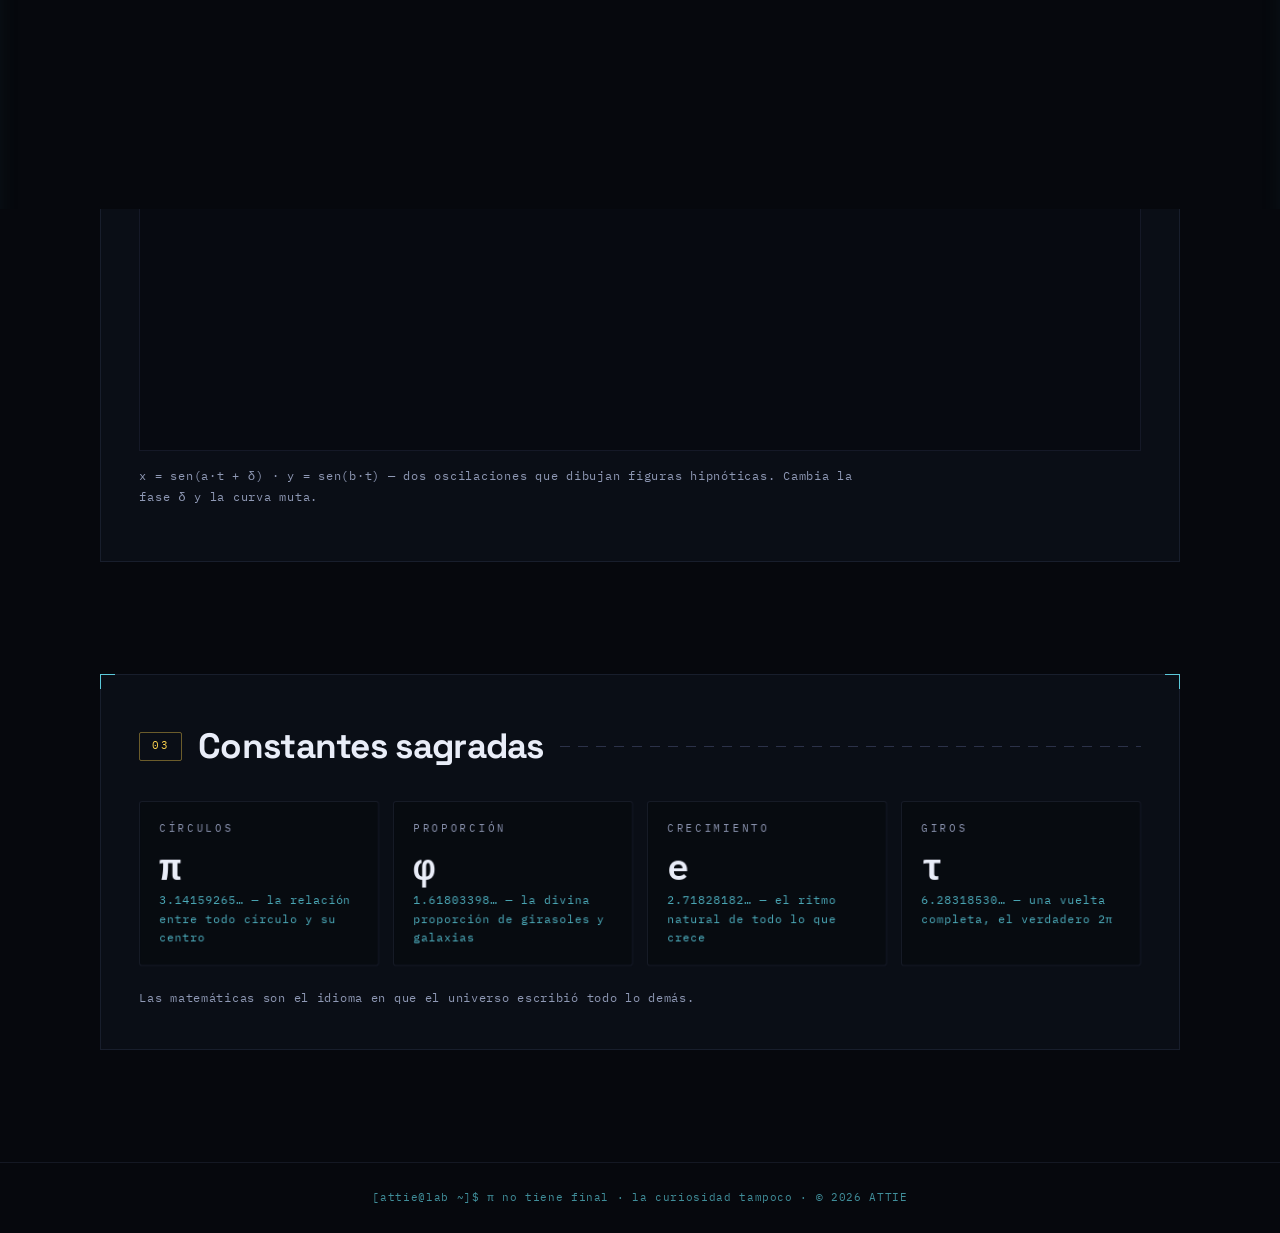
==== commit 0357c2ed: "ATTIE LAB: nuevo proposito - laboratorio de matematicas visuales. Glifos de desencriptado ahora son " ====
--- a/index.html
+++ b/index.html
@@ -3,8 +3,8 @@
 <head>
   <meta charset="UTF-8" />
   <meta name="viewport" content="width=device-width, initial-scale=1.0" />
-  <title>ATTIE — Portafolio personal</title>
-  <meta name="description" content="Portafolio de Attie: desarrollador web autodidacta. Sitios hechos a mano, interfaces con movimiento y proyectos reales en GitHub." />
+  <title>ATTIE LAB — Matemáticas que se ven y se tocan</title>
+  <meta name="description" content="ATTIE LAB: un laboratorio interactivo de matemáticas visuales. Curvas de Lissajous, espiral áurea, ondas de Fourier y constantes que construyen el universo." />
   <link rel="icon" type="image/svg+xml" href="assets/favicon.svg" />
   <link rel="apple-touch-icon" href="assets/icon-180.png" />
   <meta name="theme-color" content="#06080d" />
@@ -13,9 +13,9 @@
   <link rel="preload" href="assets/fonts/grotesk-700.woff2" as="font" type="font/woff2" crossorigin />
   <link rel="preload" href="assets/fonts/plexmono-400.woff2" as="font" type="font/woff2" crossorigin />
   <meta property="og:type" content="website" />
-  <meta property="og:site_name" content="ATTIE — Portafolio personal" />
-  <meta property="og:title" content="ATTIE — Portafolio personal" />
-  <meta property="og:description" content="Desarrollador web autodidacta. Sitios hechos a mano, interfaces con movimiento y proyectos reales." />
+  <meta property="og:site_name" content="ATTIE LAB" />
+  <meta property="og:title" content="ATTIE LAB — Matemáticas que se ven y se tocan" />
+  <meta property="og:description" content="Un laboratorio interactivo de matemáticas visuales: curvas, constantes y patrones vivos." />
   <meta property="og:url" content="https://angelmoonblosson-max.github.io/my-blog/" />
   <meta property="og:image" content="https://angelmoonblosson-max.github.io/my-blog/assets/icon-180.png" />
   <meta name="twitter:card" content="summary" />
@@ -23,14 +23,14 @@
   {
     "@context": "https://schema.org",
     "@type": "WebSite",
-    "name": "ATTIE — Portafolio personal",
+    "name": "ATTIE LAB",
     "url": "https://angelmoonblosson-max.github.io/my-blog/",
-    "description": "Desarrollador web autodidacta: sitios hechos a mano e interfaces con movimiento.",
+    "description": "Laboratorio interactivo de matemáticas visuales: curvas, constantes y patrones que se ven y se tocan.",
     "inLanguage": "es",
     "author": { "@type": "Person", "name": "Attie" }
   }
   </script>
-  <link rel="stylesheet" href="css/style.min.css?v=m14" />
+  <link rel="stylesheet" href="css/style.min.css?v=m16" />
 </head>
 <body>
   <div class="grid-fondo" aria-hidden="true"></div>
@@ -47,19 +47,19 @@
     <span class="hud-punto"></span>
     <span id="hud-forma">RED ACTIVA</span>
   </div>
-  <div id="hud-status" class="mono" aria-hidden="true">SES: CIFRADA · AES-256 · NODOS <span id="hud-nodos">--</span> · UPLINK OK</div>
+  <div id="hud-status" class="mono" aria-hidden="true">∑ NODOS: <span id="hud-nodos">--</span> · π=3.14159 · ∞ OK</div>
 
   <div id="cine" aria-hidden="true">
     <div class="cine-mitad arriba">
       <div class="cine-logo-zona">
         <h2 class="cine-logo"><span style="--i:0">A</span><span style="--i:1">T</span><span style="--i:2">T</span><span style="--i:3">I</span><span style="--i:4">E</span></h2>
-        <p class="cine-sub mono">PORTAFOLIO PERSONAL</p>
+        <p class="cine-sub mono">MATEMATICAS VISUALES</p>
       </div>
     </div>
     <div class="cine-mitad abajo">
       <div class="cine-logo-zona">
         <h2 class="cine-logo"><span style="--i:0">A</span><span style="--i:1">T</span><span style="--i:2">T</span><span style="--i:3">I</span><span style="--i:4">E</span></h2>
-        <p class="cine-sub mono">PORTAFOLIO PERSONAL</p>
+        <p class="cine-sub mono">MATEMATICAS VISUALES</p>
       </div>
     </div>
     <span class="cine-seam"></span>
@@ -124,58 +124,56 @@
   <header class="barra">
     <a class="marca mono" href="#top">ATTIE</a>
     <nav class="barra-nav mono" aria-label="Secciones">
-      <a href="#fig01">Sobre mí</a>
-      <a href="#fig02">Lo que hago</a>
-      <a href="#fig03">Contacto</a>
+      <a href="#fig01">El lab</a>
+      <a href="#fig02">Experimentos</a>
+      <a href="#fig03">Constantes</a>
     </nav>
   </header>
 
   <main id="contenido">
     <section class="hero" id="top">
-      <p class="hero-exp mono">PORTAFOLIO PERSONAL<span class="term-cursor" aria-hidden="true"></span></p>
+      <p class="hero-exp mono">LABORATORIO DE MATEMÁTICAS VISUALES<span class="term-cursor" aria-hidden="true"></span></p>
       <div class="hero-zona-titulo">
         <span class="aro aro-1" aria-hidden="true"></span>
         <span class="aro aro-2" aria-hidden="true"></span>
         <h1 class="hero-titulo">ATTIE</h1>
       </div>
       <p class="hero-def">
-        Desarrollador web autodidacta. Construyo sitios e interfaces a mano,
-        línea por línea, cuidando cada detalle: movimiento con intención,
-        carga instantánea y código propio.
+        Aquí las matemáticas no se leen: <b>se ven, se mueven y responden</b>.
+        Explora curvas que dibujan la naturaleza, constantes escondidas en
+        todo lo que existe y patrones vivos frente a tus ojos.
       </p>
       <div class="hero-acciones">
-        <a class="btn principal" href="#fig01">Conóceme ↓</a>
-        <a class="btn" href="https://github.com/angelmoonblosson-max" target="_blank" rel="noopener noreferrer">GitHub ↗</a>
+        <a class="btn principal" href="#fig02">Entrar al lab ↓</a>
+        <a class="btn" href="#fig03">Constantes ∞</a>
       </div>
     </section>
 
     <section class="figura reveal" id="fig01">
       <header class="figura-cab">
         <span class="fig-num mono">01</span>
-        <h2>Sobre mí</h2>
+        <h2>El laboratorio</h2>
         <span class="fig-linea" aria-hidden="true"></span>
       </header>
       <div class="figura-cuerpo">
         <p>
-          Soy Attie. Empecé curioseando cómo funcionaban las páginas que me
-          gustaban y terminé construyendo las mías desde cero — sin plantillas,
-          sin frameworks pesados, solo HTML, CSS y JavaScript escritos a mano
-          hasta que el resultado se siente vivo.
+          ATTIE LAB nació de una pregunta simple: ¿qué pasa si las matemáticas
+          salen del papel? Aquí cada fórmula se convierte en movimiento, cada
+          número en forma y cada patrón en algo que puedes mirar durante horas.
         </p>
         <p>
-          Me obsesionan los detalles que casi nadie nota pero todos sienten:
-          la suavidad de una transición, el peso exacto de una sombra, el
-          ritmo de una animación. Creo que la web profesional no tiene por qué
-          ser fría — puede tener carácter sin dejar de ser seria.
+          Detrás de escena, un enjambre de partículas construye figuras con la
+          misma matemática que estudiamos: espirales logarítmicas, polígonos,
+          órbitas atómicas. La geometría no se explica — <b>se muestra</b>.
         </p>
-        <ul class="chips mono" aria-label="Tecnologías e intereses">
-          <li>HTML &amp; CSS</li>
-          <li>JavaScript</li>
-          <li>Animación</li>
-          <li>UI / UX</li>
-          <li>Git</li>
-          <li>Diseño de interacción</li>
-          <li>Rendimiento web</li>
+        <ul class="chips mono" aria-label="Áreas del laboratorio">
+          <li>Geometría</li>
+          <li>Números</li>
+          <li>Ondas</li>
+          <li>Caos</li>
+          <li>Proporción áurea</li>
+          <li>Fractales</li>
+          <li>Infinito</li>
         </ul>
       </div>
     </section>
@@ -183,56 +181,60 @@
     <section class="figura reveal" id="fig02">
       <header class="figura-cab">
         <span class="fig-num mono">02</span>
-        <h2>Lo que hago</h2>
+        <h2>Experimentos vivos</h2>
         <span class="fig-linea" aria-hidden="true"></span>
       </header>
-      <div class="panel-datos">
-        <article class="tarjeta-dato reveal">
-          <small class="mono">desarrollo</small>
-          <strong>Sitios web</strong>
-          <span>rápidos, accesibles y hechos a mano desde cero</span>
-        </article>
-        <article class="tarjeta-dato reveal">
-          <small class="mono">interfaz</small>
-          <strong>Motion &amp; UI</strong>
-          <span>animaciones que guían la mirada sin estorbar</span>
-        </article>
-        <article class="tarjeta-dato reveal">
-          <small class="mono">proyectos</small>
-          <strong>Código abierto</strong>
-          <span>experimentos publicados y mantenidos en GitHub</span>
-        </article>
-        <article class="tarjeta-dato reveal">
-          <small class="mono">constante</small>
-          <strong>Aprendizaje</strong>
-          <span>cada proyecto es una excusa para dominar algo nuevo</span>
-        </article>
-      </div>
+      <div class="exp-tabs mono" role="group" aria-label="Elegir experimento">
+        <button class="exp-btn activo" data-exp="lissajous" type="button">LISSAJOUS</button>
+        <button class="exp-btn" data-exp="aurea" type="button">ESPIRAL ÁUREA</button>
+        <button class="exp-btn" data-exp="fourier" type="button">FOURIER</button>
+      </div>
+      <div class="demo-zona">
+        <canvas id="demo-lienzo" aria-label="Visualización matemática interactiva"></canvas>
+      </div>
+      <p class="demo-caption mono" id="demo-caption">
+        x = sen(a·t + δ) · y = sen(b·t) — dos oscilaciones que dibujan figuras hipnóticas. Cambia la fase δ y la curva muta.
+      </p>
     </section>
 
     <section class="figura reveal" id="fig03">
       <header class="figura-cab">
         <span class="fig-num mono">03</span>
-        <h2>Contacto</h2>
+        <h2>Constantes sagradas</h2>
         <span class="fig-linea" aria-hidden="true"></span>
       </header>
-      <div class="panel-enlaces">
-        <a class="enlace-ficha" href="https://github.com/angelmoonblosson-max" target="_blank" rel="noopener noreferrer">
-          <small class="mono">perfil</small>
-          <strong>GitHub ↗</strong>
-          <span>mi código, mis proyectos y mi progreso</span>
-        </a>
+      <div class="panel-datos">
+        <article class="tarjeta-dato reveal">
+          <small class="mono">círculos</small>
+          <strong class="constante-num mono">π</strong>
+          <span class="mono">3.14159265… — la relación entre todo círculo y su centro</span>
+        </article>
+        <article class="tarjeta-dato reveal">
+          <small class="mono">proporción</small>
+          <strong class="constante-num mono">φ</strong>
+          <span class="mono">1.61803398… — la divina proporción de girasoles y galaxias</span>
+        </article>
+        <article class="tarjeta-dato reveal">
+          <small class="mono">crecimiento</small>
+          <strong class="constante-num mono">e</strong>
+          <span class="mono">2.71828182… — el ritmo natural de todo lo que crece</span>
+        </article>
+        <article class="tarjeta-dato reveal">
+          <small class="mono">giros</small>
+          <strong class="constante-num mono">τ</strong>
+          <span class="mono">6.28318530… — una vuelta completa, el verdadero 2π</span>
+        </article>
       </div>
       <p class="nota-contacto mono">
-        ¿Colaboramos? Escríbeme por GitHub.
+        Las matemáticas son el idioma en que el universo escribió todo lo demás.
       </p>
     </section>
   </main>
 
   <footer class="pie mono">
-    <span>[attie@web ~]$ © <span id="anio">2026</span> ATTIE · sesion cifrada · hecho a mano</span>
+    <span>[attie@lab ~]$ π no tiene final · la curiosidad tampoco · © <span id="anio">2026</span> ATTIE</span>
   </footer>
 
-  <script src="js/main.min.js?v=m15"></script>
+  <script src="js/main.min.js?v=m16"></script>
 </body>
 </html>
--- a/css/style.min.css
+++ b/css/style.min.css
@@ -1 +1 @@
-@font-face{font-family:'Space Grotesk';font-style:normal;font-weight:500;font-display:swap;src:url(../assets/fonts/grotesk-500.woff2) format('woff2')}@font-face{font-family:'Space Grotesk';font-style:normal;font-weight:700;font-display:swap;src:url(../assets/fonts/grotesk-700.woff2) format('woff2')}@font-face{font-family:'IBM Plex Mono';font-style:normal;font-weight:400;font-display:swap;src:url(../assets/fonts/plexmono-400.woff2) format('woff2')}@font-face{font-family:'IBM Plex Mono';font-style:normal;font-weight:500;font-display:swap;src:url(../assets/fonts/plexmono-500.woff2) format('woff2')}@font-face{font-family:'IBM Plex Mono';font-style:normal;font-weight:600;font-display:swap;src:url(../assets/fonts/plexmono-600.woff2) format('woff2')}:root{--bg:#06080d;--panel:rgba(13, 17, 27, 0.72);--linea:rgba(148, 163, 233, 0.1);--linea-fuerte:rgba(148, 163, 233, 0.24);--texto:#e9edf8;--muted:#8f99b5;--cian:#67e8f9;--ambar:#fcd34d;--rosa:#fb7185;--fuente-titulo:'Space Grotesk',sans-serif;--fuente-dato:'IBM Plex Mono',monospace;--ease-out:cubic-bezier(0.22, 1, 0.36, 1);--ease-spring:cubic-bezier(0.34, 1.56, 0.64, 1);--t-rapida:200ms;--t-media:420ms}*{box-sizing:border-box}html{scroll-behavior:smooth}body{margin:0;min-height:100vh;background:var(--bg);color:var(--texto);font-family:var(--fuente-titulo);line-height:1.65;overflow-x:hidden}.mono{font-family:var(--fuente-dato);letter-spacing:.06em}::selection{background:var(--cian);color:#04121a}.grid-fondo{position:fixed;inset:0;z-index:-3;background-image:linear-gradient(rgba(148,163,233,.055) 1px,transparent 1px),linear-gradient(90deg,rgba(148,163,233,.055) 1px,transparent 1px),linear-gradient(rgba(148,163,233,.11) 1px,transparent 1px),linear-gradient(90deg,rgba(148,163,233,.11) 1px,transparent 1px);background-size:28px 28px,28px 28px,140px 140px,140px 140px;mask-image:radial-gradient(ellipse 120% 90% at 50% 20%,#000 30%,transparent 100%)}#lienzo{position:fixed;inset:0;z-index:-2;width:100%;height:100%;opacity:.85}.formulas{position:fixed;inset:0;z-index:-1;pointer-events:none;overflow:hidden}.formula{position:absolute;font-family:var(--fuente-dato);font-size:clamp(.7rem, 1.4vw, .95rem);color:rgba(148,163,233,.34);white-space:nowrap;animation:flotarFormula var(--d,26s) ease-in-out infinite alternate}.f1{top:14%;left:6%}.f2{top:24%;right:8%;--d:32s}.f3{bottom:26%;left:10%;--d:24s;animation-delay:-8s}.f4{bottom:12%;right:12%;--d:36s}.f5{top:52%;left:3%;--d:29s;animation-delay:-15s}.f6{top:66%;right:4%;--d:27s;animation-delay:-5s}@keyframes flotarFormula{from{translate:-16px 10px;rotate:-0.6deg}to{translate:18px -14px;rotate:0.7deg}}#coordenadas{position:fixed;right:1rem;bottom:.8rem;z-index:50;font-family:var(--fuente-dato);font-size:.68rem;letter-spacing:.08em;color:rgba(148,163,233,.55);pointer-events:none}@media (hover:none){#coordenadas{display:none}}.barra{position:sticky;top:0;z-index:40;display:flex;align-items:center;justify-content:space-between;gap:1rem;padding:.85rem clamp(1rem,5vw,3rem);background:rgba(6,8,13,.78);backdrop-filter:blur(10px);border-bottom:1px solid var(--linea)}.marca{font-size:.95rem;font-weight:600;color:var(--texto);text-decoration:none;transition:color var(--t-rapida) var(--ease-out),text-shadow var(--t-rapida) var(--ease-out)}.marca:hover{color:var(--cian);text-shadow:0 0 18px rgba(103,232,249,.45)}.barra-nav{display:flex;gap:1.4rem}.barra-nav a{position:relative;font-size:.75rem;color:var(--muted);text-decoration:none;padding:.2rem 0;transition:color var(--t-rapida) var(--ease-out)}.barra-nav a::after{content:"";position:absolute;left:0;bottom:-2px;width:100%;height:1px;background:var(--cian);scale:0 1;transform-origin:left;transition:scale var(--t-media) var(--ease-out)}.barra-nav a:hover{color:var(--texto)}.barra-nav a:hover::after{scale:1 1}.hero{min-height:calc(100vh - 60px);display:flex;flex-direction:column;justify-content:center;padding:4rem clamp(1rem,7vw,6rem) 5rem}.hero-exp{font-size:.72rem;letter-spacing:.32em;color:var(--cian);margin:0 0 1.4rem}.hero-zona-titulo{position:relative;display:inline-block;width:fit-content}.hero-titulo{position:relative;z-index:2;margin:0;font-size:clamp(4.2rem, 16vw, 12.5rem);font-weight:700;letter-spacing:-.03em;line-height:.95;background:linear-gradient(115deg,var(--texto) 55%,var(--cian) 82%,var(--ambar));-webkit-background-clip:text;background-clip:text;color:transparent}.aro{position:absolute;border:1px solid var(--linea-fuerte);border-radius:50%;z-index:1;pointer-events:none}.aro-1{width:clamp(9rem,30vw,22rem);height:clamp(9rem,30vw,22rem);top:50%;left:clamp(-3rem,-6vw,-1rem);translate:0 -58%}.aro-2{width:clamp(4rem,12vw,8rem);height:clamp(4rem,12vw,8rem);top:-12%;right:clamp(-2.5rem,-4vw,-1rem);border-color:rgba(252,211,77,.35);border-style:dashed;animation:girarAro 40s linear infinite}@keyframes girarAro{to{rotate:360deg}}.cota{position:absolute;background:var(--ambar);opacity:.7;z-index:3}.cota-sup{top:-6px;left:0;width:64px;height:2px}.cota-inf::before,.cota-sup::before{content:"";position:absolute;top:-3px;width:2px;height:8px;background:inherit}.cota-sup::before{right:0}.cota-inf{bottom:-4px;right:0;width:96px;height:2px}.cota-inf::before{left:0}.hero-def{max-width:34rem;margin:1.6rem 0 0;font-size:clamp(1rem, 1.9vw, 1.2rem);color:var(--muted)}.hero-def b{color:var(--texto);font-weight:600}.hero-def i{color:var(--ambar);font-style:italic}.hero-acciones{display:flex;flex-wrap:wrap;gap:.9rem;margin-top:2.2rem}.btn{display:inline-block;padding:.72rem 1.5rem;border:1px solid var(--linea-fuerte);border-radius:3px;font-family:var(--fuente-dato);font-size:.8rem;letter-spacing:.14em;text-transform:lowercase;color:var(--texto);text-decoration:none;background:0 0;transition:border-color var(--t-rapida) var(--ease-out),box-shadow var(--t-media) var(--ease-out),transform var(--t-instant, 120ms) var(--ease-spring),color var(--t-rapida) var(--ease-out),background var(--t-rapida) var(--ease-out)}.btn:hover{border-color:var(--cian);color:var(--cian);box-shadow:0 0 24px rgba(103,232,249,.22),inset 0 0 14px rgba(103,232,249,.07)}.btn:active{transform:scale(.965)}.btn.principal{background:var(--cian);border-color:var(--cian);color:#04121a;font-weight:600}.btn.principal:hover{color:#04121a;box-shadow:0 0 34px rgba(103,232,249,.42)}.hero-datos{margin-top:3.2rem;font-size:.72rem;color:rgba(143,153,181,.75)}.figura{position:relative;max-width:1080px;margin:0 auto clamp(4rem,9vw,7rem);padding:clamp(1.4rem,4vw,2.6rem) clamp(1rem,4vw,2.4rem);border:1px solid var(--linea);background:var(--panel);backdrop-filter:blur(6px)}.esquina::after,.esquina::before,.figura::after,.figura::before{content:"";position:absolute;width:14px;height:14px;border-color:var(--cian);border-style:solid;opacity:.85}.figura::before{top:-1px;left:-1px;border-width:1px 0 0 1px}.figura::after{top:-1px;right:-1px;border-width:1px 1px 0 0}.esquina{display:none}.figura-cab{display:flex;align-items:center;gap:1rem;margin-bottom:1.6rem}.fig-num{flex-shrink:0;padding:.28rem .7rem;border:1px solid rgba(252,211,77,.4);border-radius:2px;color:var(--ambar);font-size:.68rem;letter-spacing:.2em}.figura-cab h2{margin:0;font-size:clamp(1.5rem, 3.4vw, 2.2rem);font-weight:700;letter-spacing:-.02em}.fig-linea{flex:1;height:1px;background:repeating-linear-gradient(90deg,var(--linea-fuerte) 0 10px,transparent 10px 18px)}.figura-cuerpo p{margin:0 0 1.1rem;max-width:46rem;color:#c7cee2;font-weight:500;font-size:clamp(.98rem, 1.7vw, 1.12rem)}.axiomas{list-style:none;margin:1.6rem 0 0;padding:1.1rem 1.2rem;border-left:2px solid var(--ambar);background:rgba(252,211,77,.05);font-size:.78rem;color:var(--muted);display:grid;gap:.45rem}.axiomas li::before{content:"∴ ";color:var(--ambar)}.panel-datos{display:grid;grid-template-columns:repeat(auto-fit,minmax(200px,1fr));gap:.9rem}.tarjeta-dato{position:relative;padding:1.15rem 1.2rem;border:1px solid var(--linea);border-radius:3px;background:rgba(6,8,13,.5);overflow:hidden;transition:transform var(--t-media) var(--ease-out),border-color var(--t-media) var(--ease-out),box-shadow var(--t-media) var(--ease-out)}.tarjeta-dato::before{content:"";position:absolute;inset:0 auto auto 0;width:100%;height:2px;background:linear-gradient(90deg,var(--cian),transparent 70%);opacity:0;transition:opacity var(--t-media) var(--ease-out)}.tarjeta-dato:hover{transform:translateY(-5px);border-color:rgba(103,232,249,.45);box-shadow:0 16px 38px rgba(2,4,10,.6)}.tarjeta-dato:hover::before{opacity:1}.tarjeta-dato small{display:block;font-size:.66rem;letter-spacing:.22em;text-transform:uppercase;color:var(--muted)}.tarjeta-dato strong{display:block;margin-top:.45rem;font-size:clamp(1.35rem, 2.6vw, 1.8rem);font-weight:700;letter-spacing:-.02em;color:var(--texto)}.tarjeta-dato span{display:block;margin-top:.25rem;font-family:var(--fuente-dato);font-size:.7rem;color:rgba(103,232,249,.75)}.panel-enlaces{display:grid;grid-template-columns:repeat(auto-fit,minmax(240px,1fr));gap:.9rem}.enlace-ficha{position:relative;display:block;padding:1.3rem 1.3rem 1.2rem;border:1px solid var(--linea);border-radius:3px;text-decoration:none;color:inherit;overflow:hidden;transition:transform var(--t-media) var(--ease-out),border-color var(--t-media) var(--ease-out),box-shadow var(--t-media) var(--ease-out)}.enlace-ficha::after{content:"";position:absolute;inset:auto 0 0 0;height:2px;background:var(--cian);transform:scaleX(0);transform-origin:left;transition:transform var(--t-media) var(--ease-out)}.enlace-ficha:hover{transform:translateY(-5px);border-color:rgba(103,232,249,.5);box-shadow:0 16px 38px rgba(2,4,10,.6),0 0 26px rgba(103,232,249,.1)}.enlace-ficha:hover::after{transform:scaleX(1)}.enlace-ficha small{display:block;font-size:.64rem;letter-spacing:.24em;text-transform:uppercase;color:var(--muted)}.enlace-ficha strong{display:block;margin-top:.4rem;font-size:1.5rem;font-weight:700;color:var(--texto);transition:color var(--t-rapida) var(--ease-out)}.enlace-ficha:hover strong{color:var(--cian)}.enlace-ficha span{display:block;margin-top:.2rem;font-family:var(--fuente-dato);font-size:.72rem;color:var(--muted)}.nota-contacto{margin:1.4rem 0 0;font-size:.74rem;color:var(--muted)}.nota-contacto b{color:var(--ambar);font-weight:600}.pie{display:flex;align-items:center;justify-content:space-between;gap:1rem;flex-wrap:wrap;padding:1.6rem clamp(1rem,5vw,3rem);border-top:1px solid var(--linea);font-size:.68rem;color:var(--muted)}.pie span:last-child{color:rgba(103,232,249,.6)}.reveal{opacity:0;translate:0 22px;transition:opacity .7s var(--ease-out),translate .7s var(--ease-out);transition-delay:var(--rd, 0ms)}.reveal.visible{opacity:1;translate:0 0}a:focus-visible,button:focus-visible{outline:2px solid var(--cian);outline-offset:3px}.saltar{position:absolute;left:-9999px;top:.6rem;z-index:999;background:var(--cian);color:#04121a;padding:.55rem 1rem;border-radius:3px;font-family:var(--fuente-dato);font-weight:600;text-decoration:none}.saltar:focus{left:.6rem}@media (prefers-reduced-motion:reduce){html{scroll-behavior:auto}.reveal{opacity:1;translate:none;transition:none}.aro-2,.formula{animation:none}*{transition-duration:0s!important}}@media (max-width:640px){.barra-nav{gap:.9rem}.hero{padding-bottom:3rem}.formula{display:none}.formula.f1{display:block;top:auto;bottom:8%;left:4%}}html[data-acento=ambar]{--cian:#fcd34d}html[data-acento=rosa]{--cian:#fb7185}html[data-acento=violeta]{--cian:#a78bfa}.btn-config{position:fixed;top:.7rem;right:clamp(1rem,5vw,3rem);z-index:60;display:grid;place-items:center;width:42px;height:42px;border:1px solid var(--linea-fuerte);border-radius:3px;background:rgba(6,8,13,.8);color:var(--muted);cursor:pointer;backdrop-filter:blur(8px);transition:color var(--t-rapida) var(--ease-out),border-color var(--t-rapida) var(--ease-out),box-shadow var(--t-media) var(--ease-out),rotate .6s var(--ease-spring)}.btn-config:hover,.btn-config[aria-expanded=true]{color:var(--cian);border-color:var(--cian);box-shadow:0 0 22px rgba(103,232,249,.25)}.btn-config[aria-expanded=true]{rotate:120deg}.panel-fondo{position:fixed;inset:0;background:rgba(2,3,6,.6);backdrop-filter:blur(4px)}.panel-caja{position:fixed;top:0;right:0;bottom:0;z-index:70;width:min(340px,88vw);padding:1.4rem 1.4rem 2rem;background:rgba(10,13,21,.92);border-left:1px solid var(--linea-fuerte);box-shadow:-30px 0 80px rgba(0,0,0,.55);overflow-y:auto;animation:panelEntra .34s var(--ease-out)}@keyframes panelEntra{from{transform:translateX(40px);opacity:0}to{transform:none;opacity:1}}.panel-cab{display:flex;align-items:center;justify-content:space-between;margin-bottom:1.6rem;padding-bottom:.9rem;border-bottom:1px dashed var(--linea-fuerte)}.panel-cab span{font-size:.78rem;letter-spacing:.28em;color:var(--texto)}.panel-x{width:32px;height:32px;border:1px solid var(--linea);border-radius:3px;background:0 0;color:var(--muted);font-size:1rem;cursor:pointer;transition:color var(--t-rapida),border-color var(--t-rapida)}.panel-x:hover{color:var(--rosa);border-color:var(--rosa)}.panel-seccion{margin-bottom:1.7rem}.panel-seccion h3{margin:0 0 .8rem;font-family:var(--fuente-dato);font-size:.66rem;font-weight:500;letter-spacing:.24em;text-transform:uppercase;color:var(--muted)}.muestras{display:flex;gap:.7rem}.muestra{width:34px;height:34px;border-radius:50%;border:2px solid transparent;background:var(--mc);cursor:pointer;transition:transform var(--t-instant, 120ms) var(--ease-spring),box-shadow var(--t-media) var(--ease-out)}.muestra:hover{transform:scale(1.14)}.muestra.activo{border-color:#fff;box-shadow:0 0 16px var(--mc)}.segmentado{display:grid;grid-template-columns:repeat(3,1fr);gap:4px;padding:4px;border:1px solid var(--linea);border-radius:4px}.seg{padding:.5rem 0;border:none;border-radius:2px;background:0 0;color:var(--muted);font-family:var(--fuente-dato);font-size:.64rem;letter-spacing:.12em;cursor:pointer;transition:background var(--t-rapida),color var(--t-rapida)}.seg:hover{color:var(--texto)}.seg.activo{background:var(--cian);color:#04121a;font-weight:600}.panel-nota{margin:.55rem 0 0;font-size:.62rem;color:rgba(143,153,181,.7)}.interruptor{display:flex;align-items:center;gap:.75rem;cursor:pointer}.interruptor input{position:absolute;opacity:0;width:0;height:0}.riel{flex-shrink:0;width:44px;height:24px;border:1px solid var(--linea-fuerte);border-radius:24px;background:rgba(6,8,13,.8);position:relative;transition:background var(--t-rapida),border-color var(--t-rapida)}.perilla{position:absolute;top:2px;left:2px;width:18px;height:18px;border-radius:50%;background:var(--muted);transition:translate var(--t-rapida) var(--ease-spring),background var(--t-rapida)}.interruptor input:checked+.riel{background:rgba(103,232,249,.15);border-color:var(--cian)}.interruptor input:checked+.riel .perilla{translate:20px 0;background:var(--cian)}.interruptor input:focus-visible+.riel{outline:2px solid var(--cian);outline-offset:3px}.etiqueta-int{font-size:.74rem;color:var(--texto)}#arranque{position:fixed;inset:0;z-index:200;display:grid;place-content:center;justify-items:center;gap:1.1rem;background:var(--bg);transition:opacity .5s var(--ease-out),visibility .5s}#arranque.listo{opacity:0;visibility:hidden;pointer-events:none}.arranque-texto{margin:0;font-size:.72rem;letter-spacing:.42em;color:var(--cian);animation:parpadeoTexto 1.1s steps(2) infinite}@keyframes parpadeoTexto{50%{opacity:.45}}.arranque-barra{width:min(300px,70vw);height:3px;background:var(--linea);overflow:hidden}.arranque-barra span{display:block;width:100%;height:100%;background:linear-gradient(90deg,var(--cian),#fff);scale:0 1;transform-origin:left;transition:scale .12s linear}.arranque-por{margin:0;font-size:.68rem;color:var(--muted)}#brillo{position:fixed;inset:0 auto auto 0;z-index:30;width:300px;height:300px;margin:-150px 0 0 -150px;border-radius:50%;background:radial-gradient(circle,rgba(103,232,249,.07),transparent 58%);pointer-events:none;will-change:translate}.onda-clik{position:fixed;z-index:45;width:14px;height:14px;margin:-7px 0 0 -7px;border:1.5px solid var(--cian);border-radius:50%;pointer-events:none;animation:ondaCrece .65s var(--ease-out) forwards}.onda-clik.o2{animation-delay:90ms;border-color:rgba(255,255,255,.5)}@keyframes ondaCrece{from{scale:1;opacity:.85}to{scale:9;opacity:0}}.enlace-ficha,.tarjeta-dato{transform:perspective(700px) rotateX(var(--ty,0deg)) rotateY(var(--tx,0deg)) translateY(var(--ele,0));will-change:transform}.enlace-ficha:hover,.tarjeta-dato:hover{--ele:-5px}html[data-efectos=normal] #brillo,html[data-efectos=off] #brillo,html[data-efectos=off] #lienzo{display:none}html[data-efectos=normal] .onda-clik{display:none}html[data-efectos=normal] .enlace-ficha,html[data-efectos=normal] .tarjeta-dato{transform:none}@media (prefers-reduced-motion:reduce){#arranque{display:none}#brillo{display:none}.btn-config{rotate:0deg!important}}.chips{display:flex;flex-wrap:wrap;gap:.55rem;margin:1.6rem 0 0;padding:0;list-style:none}.chips li{padding:.42rem .95rem;border:1px solid var(--linea-fuerte);border-radius:999px;background:rgba(13,17,27,.6);color:var(--muted);font-size:.7rem;letter-spacing:.14em;transition:color var(--t-rapida) var(--ease-out),border-color var(--t-rapida) var(--ease-out),background var(--t-rapida) var(--ease-out)}.chips li:hover{color:var(--texto);border-color:var(--cian);background:rgba(103,232,249,.06)}.pie{justify-content:center}.hero-def{max-width:560px}@media (max-width:640px){.barra-nav a{font-size:.68rem}}#hud{position:fixed;left:clamp(1rem,5vw,3rem);bottom:1.1rem;z-index:40;display:flex;align-items:center;gap:.6rem;pointer-events:none}.hud-punto{width:7px;height:7px;border-radius:50%;background:var(--cian);animation:hudLatido 1.6s var(--ease-inout,ease-in-out) infinite}@keyframes hudLatido{0%,100%{opacity:1;box-shadow:0 0 8px var(--cian)}50%{opacity:.35;box-shadow:none}}#hud-forma{font-family:var(--fuente-dato);font-size:.66rem;letter-spacing:.3em;color:var(--muted)}.hud-esq{position:fixed;z-index:35;width:26px;height:26px;border-color:rgba(148,159,233,.4);border-style:solid;border-width:0;pointer-events:none}.hud-esq.e1{top:64px;left:14px;border-top-width:1px;border-left-width:1px}.hud-esq.e2{top:64px;right:14px;border-top-width:1px;border-right-width:1px}.hud-esq.e3{bottom:14px;left:14px;border-bottom-width:1px;border-left-width:1px}.hud-esq.e4{bottom:14px;right:14px;border-bottom-width:1px;border-right-width:1px}.hud-scan{position:fixed;left:0;right:0;top:0;z-index:34;height:70px;background:linear-gradient(180deg,transparent,rgba(103,232,249,.028),transparent);pointer-events:none;animation:escaneo 14s linear infinite}@keyframes escaneo{from{translate:0 -80px}to{translate:0 110vh}}@media (prefers-reduced-motion:reduce){#hud,.hud-scan{display:none}.grid-fondo{animation:none}}#cine{position:fixed;inset:0;z-index:200}.cine-mitad{position:absolute;inset:0;background:var(--bg);overflow:hidden;transition:translate 1.05s cubic-bezier(.77, 0, .18, 1)}.cine-mitad.arriba{clip-path:inset(0 0 50% 0);box-shadow:inset 0 -22px 44px -34px rgba(103,232,249,.5)}.cine-mitad.abajo{clip-path:inset(50% 0 0 0);box-shadow:inset 0 22px 44px -34px rgba(103,232,249,.5)}#cine.abrir .cine-mitad.arriba{translate:0 -101%}#cine.abrir .cine-mitad.abajo{translate:0 101%}.cine-logo-zona{position:absolute;inset:0;display:grid;place-content:center;justify-items:center;padding-bottom:0}.cine-logo{margin:0;font-family:var(--fuente-titulo);font-weight:700;font-size:clamp(3.4rem, 14vw, 9.5rem);letter-spacing:.05em;background:linear-gradient(135deg,var(--texto) 20%,var(--cian) 60%,#fff);-webkit-background-clip:text;background-clip:text;color:transparent}.cine-logo span{display:inline-block;opacity:0;filter:blur(7px);animation:cineLetra .55s calc(.12s + var(--i) * .09s) var(--ease-out) forwards}@keyframes cineLetra{from{opacity:0;translate:0 30px;filter:blur(7px)}to{opacity:1;translate:0 0;filter:blur(0)}}.cine-sub{margin:1rem 0 0;font-size:.66rem;letter-spacing:.5em;color:var(--muted);opacity:0;animation:cineSub .7s .62s var(--ease-out) forwards}@keyframes cineSub{to{opacity:1}}.cine-seam{position:absolute;top:50%;left:8%;right:8%;height:2px;margin-top:-1px;background:linear-gradient(90deg,transparent,var(--cian),#fff,var(--cian),transparent);box-shadow:0 0 18px rgba(103,232,249,.7);scaleX:0;opacity:0;transition:opacity .3s}#cine.lista .cine-seam{opacity:1;animation:cineSeam .55s var(--ease-out) forwards}@keyframes cineSeam{to{scaleX:1}}#cine.abrir .cine-seam{animation:cineSeamFuera .6s .15s var(--ease-out) forwards}@keyframes cineSeamFuera{0%{opacity:1;scaleX:1}100%{opacity:0;scaleX:1.15}}.barra,.hero-acciones,.hero-def,.hero-exp,.hero-zona-titulo{transition:opacity .75s var(--ease-out),translate .75s var(--ease-out)}main:not(.presentarse) :is(.hero-exp,.hero-zona-titulo,.hero-def,.hero-acciones,.barra){opacity:0;translate:0 22px}main.presentarse .hero-exp{transition-delay:50ms}main.presentarse .hero-zona-titulo{transition-delay:0.16s}main.presentarse .hero-def{transition-delay:0.32s}main.presentarse .hero-acciones{transition-delay:0.48s}main.presentarse .barra{transition-delay:20ms}@media (prefers-reduced-motion:reduce){#cine{display:none}main:not(.presentarse) :is(.hero-exp,.hero-zona-titulo,.hero-def,.hero-acciones,.barra){opacity:1;translate:none}}#profundidad{position:fixed;inset:0;z-index:33;pointer-events:none;background:radial-gradient(ellipse at 50% 42%,transparent 52%,rgba(2,3,6,.5) 100%)}.barra,main{transition:opacity .75s var(--ease-out),translate .75s var(--ease-out),filter 1.15s var(--ease-out),scale 1.15s var(--ease-out)}html.cine-activo .barra,html.cine-activo main{filter:blur(18px) saturate(.8) brightness(1.25);scale:1.04}html.cine-activo main{opacity:.55}html.despierto .barra,html.despierto main{filter:blur(0) saturate(1) brightness(1);scale:1;opacity:1}@media (prefers-reduced-motion:reduce){html.cine-activo .barra,html.cine-activo main{filter:none;scale:none;opacity:1}}body{-webkit-user-select:none;user-select:none;-webkit-touch-callout:none;-webkit-tap-highlight-color:transparent}.term-cursor{display:inline-block;width:.55em;height:1em;margin-left:.35em;background:var(--cian);vertical-align:-.12em;animation:parpadeo 1.1s steps(2,start) infinite}@keyframes parpadeo{to{visibility:hidden}}#hud-status{position:fixed;right:14px;bottom:14px;z-index:34;font-family:var(--fuente-dato);font-size:10px;letter-spacing:.14em;color:rgba(143,153,181,.72);pointer-events:none;white-space:nowrap}#hud-status #hud-nodos{color:var(--cian)}@media (hover:none){#brillo{display:none}}@media (max-width:720px){#hud-status,.hud-esq,.hud-scan{display:none}#hud{bottom:auto;top:58px;font-size:10px}.hero-acciones{flex-wrap:wrap}.btn{min-height:44px}#panel-config{max-width:calc(100vw - 24px)}}@media (max-width:400px){.hero-titulo{font-size:clamp(2.6rem, 18vw, 4rem)}}+@font-face{font-family:'Space Grotesk';font-style:normal;font-weight:500;font-display:swap;src:url(../assets/fonts/grotesk-500.woff2) format('woff2')}@font-face{font-family:'Space Grotesk';font-style:normal;font-weight:700;font-display:swap;src:url(../assets/fonts/grotesk-700.woff2) format('woff2')}@font-face{font-family:'IBM Plex Mono';font-style:normal;font-weight:400;font-display:swap;src:url(../assets/fonts/plexmono-400.woff2) format('woff2')}@font-face{font-family:'IBM Plex Mono';font-style:normal;font-weight:500;font-display:swap;src:url(../assets/fonts/plexmono-500.woff2) format('woff2')}@font-face{font-family:'IBM Plex Mono';font-style:normal;font-weight:600;font-display:swap;src:url(../assets/fonts/plexmono-600.woff2) format('woff2')}:root{--bg:#06080d;--panel:rgba(13, 17, 27, 0.72);--linea:rgba(148, 163, 233, 0.1);--linea-fuerte:rgba(148, 163, 233, 0.24);--texto:#e9edf8;--muted:#8f99b5;--cian:#67e8f9;--ambar:#fcd34d;--rosa:#fb7185;--fuente-titulo:'Space Grotesk',sans-serif;--fuente-dato:'IBM Plex Mono',monospace;--ease-out:cubic-bezier(0.22, 1, 0.36, 1);--ease-spring:cubic-bezier(0.34, 1.56, 0.64, 1);--t-rapida:200ms;--t-media:420ms}*{box-sizing:border-box}html{scroll-behavior:smooth}body{margin:0;min-height:100vh;background:var(--bg);color:var(--texto);font-family:var(--fuente-titulo);line-height:1.65;overflow-x:hidden}.mono{font-family:var(--fuente-dato);letter-spacing:.06em}::selection{background:var(--cian);color:#04121a}.grid-fondo{position:fixed;inset:0;z-index:-3;background-image:linear-gradient(rgba(148,163,233,.055) 1px,transparent 1px),linear-gradient(90deg,rgba(148,163,233,.055) 1px,transparent 1px),linear-gradient(rgba(148,163,233,.11) 1px,transparent 1px),linear-gradient(90deg,rgba(148,163,233,.11) 1px,transparent 1px);background-size:28px 28px,28px 28px,140px 140px,140px 140px;mask-image:radial-gradient(ellipse 120% 90% at 50% 20%,#000 30%,transparent 100%)}#lienzo{position:fixed;inset:0;z-index:-2;width:100%;height:100%;opacity:.85}.formulas{position:fixed;inset:0;z-index:-1;pointer-events:none;overflow:hidden}.formula{position:absolute;font-family:var(--fuente-dato);font-size:clamp(.7rem, 1.4vw, .95rem);color:rgba(148,163,233,.34);white-space:nowrap;animation:flotarFormula var(--d,26s) ease-in-out infinite alternate}.f1{top:14%;left:6%}.f2{top:24%;right:8%;--d:32s}.f3{bottom:26%;left:10%;--d:24s;animation-delay:-8s}.f4{bottom:12%;right:12%;--d:36s}.f5{top:52%;left:3%;--d:29s;animation-delay:-15s}.f6{top:66%;right:4%;--d:27s;animation-delay:-5s}@keyframes flotarFormula{from{translate:-16px 10px;rotate:-0.6deg}to{translate:18px -14px;rotate:0.7deg}}#coordenadas{position:fixed;right:1rem;bottom:.8rem;z-index:50;font-family:var(--fuente-dato);font-size:.68rem;letter-spacing:.08em;color:rgba(148,163,233,.55);pointer-events:none}@media (hover:none){#coordenadas{display:none}}.barra{position:sticky;top:0;z-index:40;display:flex;align-items:center;justify-content:space-between;gap:1rem;padding:.85rem clamp(1rem,5vw,3rem);background:rgba(6,8,13,.78);backdrop-filter:blur(10px);border-bottom:1px solid var(--linea)}.marca{font-size:.95rem;font-weight:600;color:var(--texto);text-decoration:none;transition:color var(--t-rapida) var(--ease-out),text-shadow var(--t-rapida) var(--ease-out)}.marca:hover{color:var(--cian);text-shadow:0 0 18px rgba(103,232,249,.45)}.barra-nav{display:flex;gap:1.4rem}.barra-nav a{position:relative;font-size:.75rem;color:var(--muted);text-decoration:none;padding:.2rem 0;transition:color var(--t-rapida) var(--ease-out)}.barra-nav a::after{content:"";position:absolute;left:0;bottom:-2px;width:100%;height:1px;background:var(--cian);scale:0 1;transform-origin:left;transition:scale var(--t-media) var(--ease-out)}.barra-nav a:hover{color:var(--texto)}.barra-nav a:hover::after{scale:1 1}.hero{min-height:calc(100vh - 60px);display:flex;flex-direction:column;justify-content:center;padding:4rem clamp(1rem,7vw,6rem) 5rem}.hero-exp{font-size:.72rem;letter-spacing:.32em;color:var(--cian);margin:0 0 1.4rem}.hero-zona-titulo{position:relative;display:inline-block;width:fit-content}.hero-titulo{position:relative;z-index:2;margin:0;font-size:clamp(4.2rem, 16vw, 12.5rem);font-weight:700;letter-spacing:-.03em;line-height:.95;background:linear-gradient(115deg,var(--texto) 55%,var(--cian) 82%,var(--ambar));-webkit-background-clip:text;background-clip:text;color:transparent}.aro{position:absolute;border:1px solid var(--linea-fuerte);border-radius:50%;z-index:1;pointer-events:none}.aro-1{width:clamp(9rem,30vw,22rem);height:clamp(9rem,30vw,22rem);top:50%;left:clamp(-3rem,-6vw,-1rem);translate:0 -58%}.aro-2{width:clamp(4rem,12vw,8rem);height:clamp(4rem,12vw,8rem);top:-12%;right:clamp(-2.5rem,-4vw,-1rem);border-color:rgba(252,211,77,.35);border-style:dashed;animation:girarAro 40s linear infinite}@keyframes girarAro{to{rotate:360deg}}.cota{position:absolute;background:var(--ambar);opacity:.7;z-index:3}.cota-sup{top:-6px;left:0;width:64px;height:2px}.cota-inf::before,.cota-sup::before{content:"";position:absolute;top:-3px;width:2px;height:8px;background:inherit}.cota-sup::before{right:0}.cota-inf{bottom:-4px;right:0;width:96px;height:2px}.cota-inf::before{left:0}.hero-def{max-width:34rem;margin:1.6rem 0 0;font-size:clamp(1rem, 1.9vw, 1.2rem);color:var(--muted)}.hero-def b{color:var(--texto);font-weight:600}.hero-def i{color:var(--ambar);font-style:italic}.hero-acciones{display:flex;flex-wrap:wrap;gap:.9rem;margin-top:2.2rem}.btn{display:inline-block;padding:.72rem 1.5rem;border:1px solid var(--linea-fuerte);border-radius:3px;font-family:var(--fuente-dato);font-size:.8rem;letter-spacing:.14em;text-transform:lowercase;color:var(--texto);text-decoration:none;background:0 0;transition:border-color var(--t-rapida) var(--ease-out),box-shadow var(--t-media) var(--ease-out),transform var(--t-instant, 120ms) var(--ease-spring),color var(--t-rapida) var(--ease-out),background var(--t-rapida) var(--ease-out)}.btn:hover{border-color:var(--cian);color:var(--cian);box-shadow:0 0 24px rgba(103,232,249,.22),inset 0 0 14px rgba(103,232,249,.07)}.btn:active{transform:scale(.965)}.btn.principal{background:var(--cian);border-color:var(--cian);color:#04121a;font-weight:600}.btn.principal:hover{color:#04121a;box-shadow:0 0 34px rgba(103,232,249,.42)}.hero-datos{margin-top:3.2rem;font-size:.72rem;color:rgba(143,153,181,.75)}.figura{position:relative;max-width:1080px;margin:0 auto clamp(4rem,9vw,7rem);padding:clamp(1.4rem,4vw,2.6rem) clamp(1rem,4vw,2.4rem);border:1px solid var(--linea);background:var(--panel);backdrop-filter:blur(6px)}.esquina::after,.esquina::before,.figura::after,.figura::before{content:"";position:absolute;width:14px;height:14px;border-color:var(--cian);border-style:solid;opacity:.85}.figura::before{top:-1px;left:-1px;border-width:1px 0 0 1px}.figura::after{top:-1px;right:-1px;border-width:1px 1px 0 0}.esquina{display:none}.figura-cab{display:flex;align-items:center;gap:1rem;margin-bottom:1.6rem}.fig-num{flex-shrink:0;padding:.28rem .7rem;border:1px solid rgba(252,211,77,.4);border-radius:2px;color:var(--ambar);font-size:.68rem;letter-spacing:.2em}.figura-cab h2{margin:0;font-size:clamp(1.5rem, 3.4vw, 2.2rem);font-weight:700;letter-spacing:-.02em}.fig-linea{flex:1;height:1px;background:repeating-linear-gradient(90deg,var(--linea-fuerte) 0 10px,transparent 10px 18px)}.figura-cuerpo p{margin:0 0 1.1rem;max-width:46rem;color:#c7cee2;font-weight:500;font-size:clamp(.98rem, 1.7vw, 1.12rem)}.axiomas{list-style:none;margin:1.6rem 0 0;padding:1.1rem 1.2rem;border-left:2px solid var(--ambar);background:rgba(252,211,77,.05);font-size:.78rem;color:var(--muted);display:grid;gap:.45rem}.axiomas li::before{content:"∴ ";color:var(--ambar)}.panel-datos{display:grid;grid-template-columns:repeat(auto-fit,minmax(200px,1fr));gap:.9rem}.tarjeta-dato{position:relative;padding:1.15rem 1.2rem;border:1px solid var(--linea);border-radius:3px;background:rgba(6,8,13,.5);overflow:hidden;transition:transform var(--t-media) var(--ease-out),border-color var(--t-media) var(--ease-out),box-shadow var(--t-media) var(--ease-out)}.tarjeta-dato::before{content:"";position:absolute;inset:0 auto auto 0;width:100%;height:2px;background:linear-gradient(90deg,var(--cian),transparent 70%);opacity:0;transition:opacity var(--t-media) var(--ease-out)}.tarjeta-dato:hover{transform:translateY(-5px);border-color:rgba(103,232,249,.45);box-shadow:0 16px 38px rgba(2,4,10,.6)}.tarjeta-dato:hover::before{opacity:1}.tarjeta-dato small{display:block;font-size:.66rem;letter-spacing:.22em;text-transform:uppercase;color:var(--muted)}.tarjeta-dato strong{display:block;margin-top:.45rem;font-size:clamp(1.35rem, 2.6vw, 1.8rem);font-weight:700;letter-spacing:-.02em;color:var(--texto)}.tarjeta-dato span{display:block;margin-top:.25rem;font-family:var(--fuente-dato);font-size:.7rem;color:rgba(103,232,249,.75)}.panel-enlaces{display:grid;grid-template-columns:repeat(auto-fit,minmax(240px,1fr));gap:.9rem}.enlace-ficha{position:relative;display:block;padding:1.3rem 1.3rem 1.2rem;border:1px solid var(--linea);border-radius:3px;text-decoration:none;color:inherit;overflow:hidden;transition:transform var(--t-media) var(--ease-out),border-color var(--t-media) var(--ease-out),box-shadow var(--t-media) var(--ease-out)}.enlace-ficha::after{content:"";position:absolute;inset:auto 0 0 0;height:2px;background:var(--cian);transform:scaleX(0);transform-origin:left;transition:transform var(--t-media) var(--ease-out)}.enlace-ficha:hover{transform:translateY(-5px);border-color:rgba(103,232,249,.5);box-shadow:0 16px 38px rgba(2,4,10,.6),0 0 26px rgba(103,232,249,.1)}.enlace-ficha:hover::after{transform:scaleX(1)}.enlace-ficha small{display:block;font-size:.64rem;letter-spacing:.24em;text-transform:uppercase;color:var(--muted)}.enlace-ficha strong{display:block;margin-top:.4rem;font-size:1.5rem;font-weight:700;color:var(--texto);transition:color var(--t-rapida) var(--ease-out)}.enlace-ficha:hover strong{color:var(--cian)}.enlace-ficha span{display:block;margin-top:.2rem;font-family:var(--fuente-dato);font-size:.72rem;color:var(--muted)}.nota-contacto{margin:1.4rem 0 0;font-size:.74rem;color:var(--muted)}.nota-contacto b{color:var(--ambar);font-weight:600}.pie{display:flex;align-items:center;justify-content:space-between;gap:1rem;flex-wrap:wrap;padding:1.6rem clamp(1rem,5vw,3rem);border-top:1px solid var(--linea);font-size:.68rem;color:var(--muted)}.pie span:last-child{color:rgba(103,232,249,.6)}.reveal{opacity:0;translate:0 22px;transition:opacity .7s var(--ease-out),translate .7s var(--ease-out);transition-delay:var(--rd, 0ms)}.reveal.visible{opacity:1;translate:0 0}a:focus-visible,button:focus-visible{outline:2px solid var(--cian);outline-offset:3px}.saltar{position:absolute;left:-9999px;top:.6rem;z-index:999;background:var(--cian);color:#04121a;padding:.55rem 1rem;border-radius:3px;font-family:var(--fuente-dato);font-weight:600;text-decoration:none}.saltar:focus{left:.6rem}@media (prefers-reduced-motion:reduce){html{scroll-behavior:auto}.reveal{opacity:1;translate:none;transition:none}.aro-2,.formula{animation:none}*{transition-duration:0s!important}}@media (max-width:640px){.barra-nav{gap:.9rem}.hero{padding-bottom:3rem}.formula{display:none}.formula.f1{display:block;top:auto;bottom:8%;left:4%}}html[data-acento=ambar]{--cian:#fcd34d}html[data-acento=rosa]{--cian:#fb7185}html[data-acento=violeta]{--cian:#a78bfa}.btn-config{position:fixed;top:.7rem;right:clamp(1rem,5vw,3rem);z-index:60;display:grid;place-items:center;width:42px;height:42px;border:1px solid var(--linea-fuerte);border-radius:3px;background:rgba(6,8,13,.8);color:var(--muted);cursor:pointer;backdrop-filter:blur(8px);transition:color var(--t-rapida) var(--ease-out),border-color var(--t-rapida) var(--ease-out),box-shadow var(--t-media) var(--ease-out),rotate .6s var(--ease-spring)}.btn-config:hover,.btn-config[aria-expanded=true]{color:var(--cian);border-color:var(--cian);box-shadow:0 0 22px rgba(103,232,249,.25)}.btn-config[aria-expanded=true]{rotate:120deg}.panel-fondo{position:fixed;inset:0;background:rgba(2,3,6,.6);backdrop-filter:blur(4px)}.panel-caja{position:fixed;top:0;right:0;bottom:0;z-index:70;width:min(340px,88vw);padding:1.4rem 1.4rem 2rem;background:rgba(10,13,21,.92);border-left:1px solid var(--linea-fuerte);box-shadow:-30px 0 80px rgba(0,0,0,.55);overflow-y:auto;animation:panelEntra .34s var(--ease-out)}@keyframes panelEntra{from{transform:translateX(40px);opacity:0}to{transform:none;opacity:1}}.panel-cab{display:flex;align-items:center;justify-content:space-between;margin-bottom:1.6rem;padding-bottom:.9rem;border-bottom:1px dashed var(--linea-fuerte)}.panel-cab span{font-size:.78rem;letter-spacing:.28em;color:var(--texto)}.panel-x{width:32px;height:32px;border:1px solid var(--linea);border-radius:3px;background:0 0;color:var(--muted);font-size:1rem;cursor:pointer;transition:color var(--t-rapida),border-color var(--t-rapida)}.panel-x:hover{color:var(--rosa);border-color:var(--rosa)}.panel-seccion{margin-bottom:1.7rem}.panel-seccion h3{margin:0 0 .8rem;font-family:var(--fuente-dato);font-size:.66rem;font-weight:500;letter-spacing:.24em;text-transform:uppercase;color:var(--muted)}.muestras{display:flex;gap:.7rem}.muestra{width:34px;height:34px;border-radius:50%;border:2px solid transparent;background:var(--mc);cursor:pointer;transition:transform var(--t-instant, 120ms) var(--ease-spring),box-shadow var(--t-media) var(--ease-out)}.muestra:hover{transform:scale(1.14)}.muestra.activo{border-color:#fff;box-shadow:0 0 16px var(--mc)}.segmentado{display:grid;grid-template-columns:repeat(3,1fr);gap:4px;padding:4px;border:1px solid var(--linea);border-radius:4px}.seg{padding:.5rem 0;border:none;border-radius:2px;background:0 0;color:var(--muted);font-family:var(--fuente-dato);font-size:.64rem;letter-spacing:.12em;cursor:pointer;transition:background var(--t-rapida),color var(--t-rapida)}.seg:hover{color:var(--texto)}.seg.activo{background:var(--cian);color:#04121a;font-weight:600}.panel-nota{margin:.55rem 0 0;font-size:.62rem;color:rgba(143,153,181,.7)}.interruptor{display:flex;align-items:center;gap:.75rem;cursor:pointer}.interruptor input{position:absolute;opacity:0;width:0;height:0}.riel{flex-shrink:0;width:44px;height:24px;border:1px solid var(--linea-fuerte);border-radius:24px;background:rgba(6,8,13,.8);position:relative;transition:background var(--t-rapida),border-color var(--t-rapida)}.perilla{position:absolute;top:2px;left:2px;width:18px;height:18px;border-radius:50%;background:var(--muted);transition:translate var(--t-rapida) var(--ease-spring),background var(--t-rapida)}.interruptor input:checked+.riel{background:rgba(103,232,249,.15);border-color:var(--cian)}.interruptor input:checked+.riel .perilla{translate:20px 0;background:var(--cian)}.interruptor input:focus-visible+.riel{outline:2px solid var(--cian);outline-offset:3px}.etiqueta-int{font-size:.74rem;color:var(--texto)}#arranque{position:fixed;inset:0;z-index:200;display:grid;place-content:center;justify-items:center;gap:1.1rem;background:var(--bg);transition:opacity .5s var(--ease-out),visibility .5s}#arranque.listo{opacity:0;visibility:hidden;pointer-events:none}.arranque-texto{margin:0;font-size:.72rem;letter-spacing:.42em;color:var(--cian);animation:parpadeoTexto 1.1s steps(2) infinite}@keyframes parpadeoTexto{50%{opacity:.45}}.arranque-barra{width:min(300px,70vw);height:3px;background:var(--linea);overflow:hidden}.arranque-barra span{display:block;width:100%;height:100%;background:linear-gradient(90deg,var(--cian),#fff);scale:0 1;transform-origin:left;transition:scale .12s linear}.arranque-por{margin:0;font-size:.68rem;color:var(--muted)}#brillo{position:fixed;inset:0 auto auto 0;z-index:30;width:300px;height:300px;margin:-150px 0 0 -150px;border-radius:50%;background:radial-gradient(circle,rgba(103,232,249,.07),transparent 58%);pointer-events:none;will-change:translate}.onda-clik{position:fixed;z-index:45;width:14px;height:14px;margin:-7px 0 0 -7px;border:1.5px solid var(--cian);border-radius:50%;pointer-events:none;animation:ondaCrece .65s var(--ease-out) forwards}.onda-clik.o2{animation-delay:90ms;border-color:rgba(255,255,255,.5)}@keyframes ondaCrece{from{scale:1;opacity:.85}to{scale:9;opacity:0}}.enlace-ficha,.tarjeta-dato{transform:perspective(700px) rotateX(var(--ty,0deg)) rotateY(var(--tx,0deg)) translateY(var(--ele,0));will-change:transform}.enlace-ficha:hover,.tarjeta-dato:hover{--ele:-5px}html[data-efectos=normal] #brillo,html[data-efectos=off] #brillo,html[data-efectos=off] #lienzo{display:none}html[data-efectos=normal] .onda-clik{display:none}html[data-efectos=normal] .enlace-ficha,html[data-efectos=normal] .tarjeta-dato{transform:none}@media (prefers-reduced-motion:reduce){#arranque{display:none}#brillo{display:none}.btn-config{rotate:0deg!important}}.chips{display:flex;flex-wrap:wrap;gap:.55rem;margin:1.6rem 0 0;padding:0;list-style:none}.chips li{padding:.42rem .95rem;border:1px solid var(--linea-fuerte);border-radius:999px;background:rgba(13,17,27,.6);color:var(--muted);font-size:.7rem;letter-spacing:.14em;transition:color var(--t-rapida) var(--ease-out),border-color var(--t-rapida) var(--ease-out),background var(--t-rapida) var(--ease-out)}.chips li:hover{color:var(--texto);border-color:var(--cian);background:rgba(103,232,249,.06)}.pie{justify-content:center}.hero-def{max-width:560px}@media (max-width:640px){.barra-nav a{font-size:.68rem}}#hud{position:fixed;left:clamp(1rem,5vw,3rem);bottom:1.1rem;z-index:40;display:flex;align-items:center;gap:.6rem;pointer-events:none}.hud-punto{width:7px;height:7px;border-radius:50%;background:var(--cian);animation:hudLatido 1.6s var(--ease-inout,ease-in-out) infinite}@keyframes hudLatido{0%,100%{opacity:1;box-shadow:0 0 8px var(--cian)}50%{opacity:.35;box-shadow:none}}#hud-forma{font-family:var(--fuente-dato);font-size:.66rem;letter-spacing:.3em;color:var(--muted)}.hud-esq{position:fixed;z-index:35;width:26px;height:26px;border-color:rgba(148,159,233,.4);border-style:solid;border-width:0;pointer-events:none}.hud-esq.e1{top:64px;left:14px;border-top-width:1px;border-left-width:1px}.hud-esq.e2{top:64px;right:14px;border-top-width:1px;border-right-width:1px}.hud-esq.e3{bottom:14px;left:14px;border-bottom-width:1px;border-left-width:1px}.hud-esq.e4{bottom:14px;right:14px;border-bottom-width:1px;border-right-width:1px}.hud-scan{position:fixed;left:0;right:0;top:0;z-index:34;height:70px;background:linear-gradient(180deg,transparent,rgba(103,232,249,.028),transparent);pointer-events:none;animation:escaneo 14s linear infinite}@keyframes escaneo{from{translate:0 -80px}to{translate:0 110vh}}@media (prefers-reduced-motion:reduce){#hud,.hud-scan{display:none}.grid-fondo{animation:none}}#cine{position:fixed;inset:0;z-index:200}.cine-mitad{position:absolute;inset:0;background:var(--bg);overflow:hidden;transition:translate 1.05s cubic-bezier(.77, 0, .18, 1)}.cine-mitad.arriba{clip-path:inset(0 0 50% 0);box-shadow:inset 0 -22px 44px -34px rgba(103,232,249,.5)}.cine-mitad.abajo{clip-path:inset(50% 0 0 0);box-shadow:inset 0 22px 44px -34px rgba(103,232,249,.5)}#cine.abrir .cine-mitad.arriba{translate:0 -101%}#cine.abrir .cine-mitad.abajo{translate:0 101%}.cine-logo-zona{position:absolute;inset:0;display:grid;place-content:center;justify-items:center;padding-bottom:0}.cine-logo{margin:0;font-family:var(--fuente-titulo);font-weight:700;font-size:clamp(3.4rem, 14vw, 9.5rem);letter-spacing:.05em;background:linear-gradient(135deg,var(--texto) 20%,var(--cian) 60%,#fff);-webkit-background-clip:text;background-clip:text;color:transparent}.cine-logo span{display:inline-block;opacity:0;filter:blur(7px);animation:cineLetra .55s calc(.12s + var(--i) * .09s) var(--ease-out) forwards}@keyframes cineLetra{from{opacity:0;translate:0 30px;filter:blur(7px)}to{opacity:1;translate:0 0;filter:blur(0)}}.cine-sub{margin:1rem 0 0;font-size:.66rem;letter-spacing:.5em;color:var(--muted);opacity:0;animation:cineSub .7s .62s var(--ease-out) forwards}@keyframes cineSub{to{opacity:1}}.cine-seam{position:absolute;top:50%;left:8%;right:8%;height:2px;margin-top:-1px;background:linear-gradient(90deg,transparent,var(--cian),#fff,var(--cian),transparent);box-shadow:0 0 18px rgba(103,232,249,.7);scaleX:0;opacity:0;transition:opacity .3s}#cine.lista .cine-seam{opacity:1;animation:cineSeam .55s var(--ease-out) forwards}@keyframes cineSeam{to{scaleX:1}}#cine.abrir .cine-seam{animation:cineSeamFuera .6s .15s var(--ease-out) forwards}@keyframes cineSeamFuera{0%{opacity:1;scaleX:1}100%{opacity:0;scaleX:1.15}}.barra,.hero-acciones,.hero-def,.hero-exp,.hero-zona-titulo{transition:opacity .75s var(--ease-out),translate .75s var(--ease-out)}main:not(.presentarse) :is(.hero-exp,.hero-zona-titulo,.hero-def,.hero-acciones,.barra){opacity:0;translate:0 22px}main.presentarse .hero-exp{transition-delay:50ms}main.presentarse .hero-zona-titulo{transition-delay:0.16s}main.presentarse .hero-def{transition-delay:0.32s}main.presentarse .hero-acciones{transition-delay:0.48s}main.presentarse .barra{transition-delay:20ms}@media (prefers-reduced-motion:reduce){#cine{display:none}main:not(.presentarse) :is(.hero-exp,.hero-zona-titulo,.hero-def,.hero-acciones,.barra){opacity:1;translate:none}}#profundidad{position:fixed;inset:0;z-index:33;pointer-events:none;background:radial-gradient(ellipse at 50% 42%,transparent 52%,rgba(2,3,6,.5) 100%)}.barra,main{transition:opacity .75s var(--ease-out),translate .75s var(--ease-out),filter 1.15s var(--ease-out),scale 1.15s var(--ease-out)}html.cine-activo .barra,html.cine-activo main{filter:blur(18px) saturate(.8) brightness(1.25);scale:1.04}html.cine-activo main{opacity:.55}html.despierto .barra,html.despierto main{filter:blur(0) saturate(1) brightness(1);scale:1;opacity:1}@media (prefers-reduced-motion:reduce){html.cine-activo .barra,html.cine-activo main{filter:none;scale:none;opacity:1}}body{-webkit-user-select:none;user-select:none;-webkit-touch-callout:none;-webkit-tap-highlight-color:transparent}.term-cursor{display:inline-block;width:.55em;height:1em;margin-left:.35em;background:var(--cian);vertical-align:-.12em;animation:parpadeo 1.1s steps(2,start) infinite}@keyframes parpadeo{to{visibility:hidden}}#hud-status{position:fixed;right:14px;bottom:14px;z-index:34;font-family:var(--fuente-dato);font-size:10px;letter-spacing:.14em;color:rgba(143,153,181,.72);pointer-events:none;white-space:nowrap}#hud-status #hud-nodos{color:var(--cian)}@media (hover:none){#brillo{display:none}}@media (max-width:720px){#hud-status,.hud-esq,.hud-scan{display:none}#hud{bottom:auto;top:58px;font-size:10px}.hero-acciones{flex-wrap:wrap}.btn{min-height:44px}#panel-config{max-width:calc(100vw - 24px)}}@media (max-width:400px){.hero-titulo{font-size:clamp(2.6rem, 18vw, 4rem)}}.exp-tabs{display:flex;gap:8px;flex-wrap:wrap;margin-bottom:18px}.exp-btn{font-family:var(--fuente-dato);font-size:.72rem;letter-spacing:.1em;color:var(--muted);background:rgba(13,17,27,.6);border:1px solid var(--linea);padding:9px 16px;cursor:pointer;transition:color var(--t-rapida) ease,border-color var(--t-rapida) ease,background var(--t-rapida) ease}.exp-btn:hover{color:var(--texto);border-color:var(--linea-fuerte)}.exp-btn.activo{color:var(--cian);border-color:var(--cian);background:rgba(103,232,249,.07)}.demo-zona{border:1px solid var(--linea);background:rgba(6,8,13,.55);padding:10px}#demo-lienzo{display:block;width:100%;height:clamp(240px,44vw,420px)}.demo-caption{margin-top:14px;font-size:.78rem;line-height:1.7;color:var(--muted);max-width:46rem}.constante-num{font-size:2.3rem!important;line-height:1.15;color:var(--cian)}
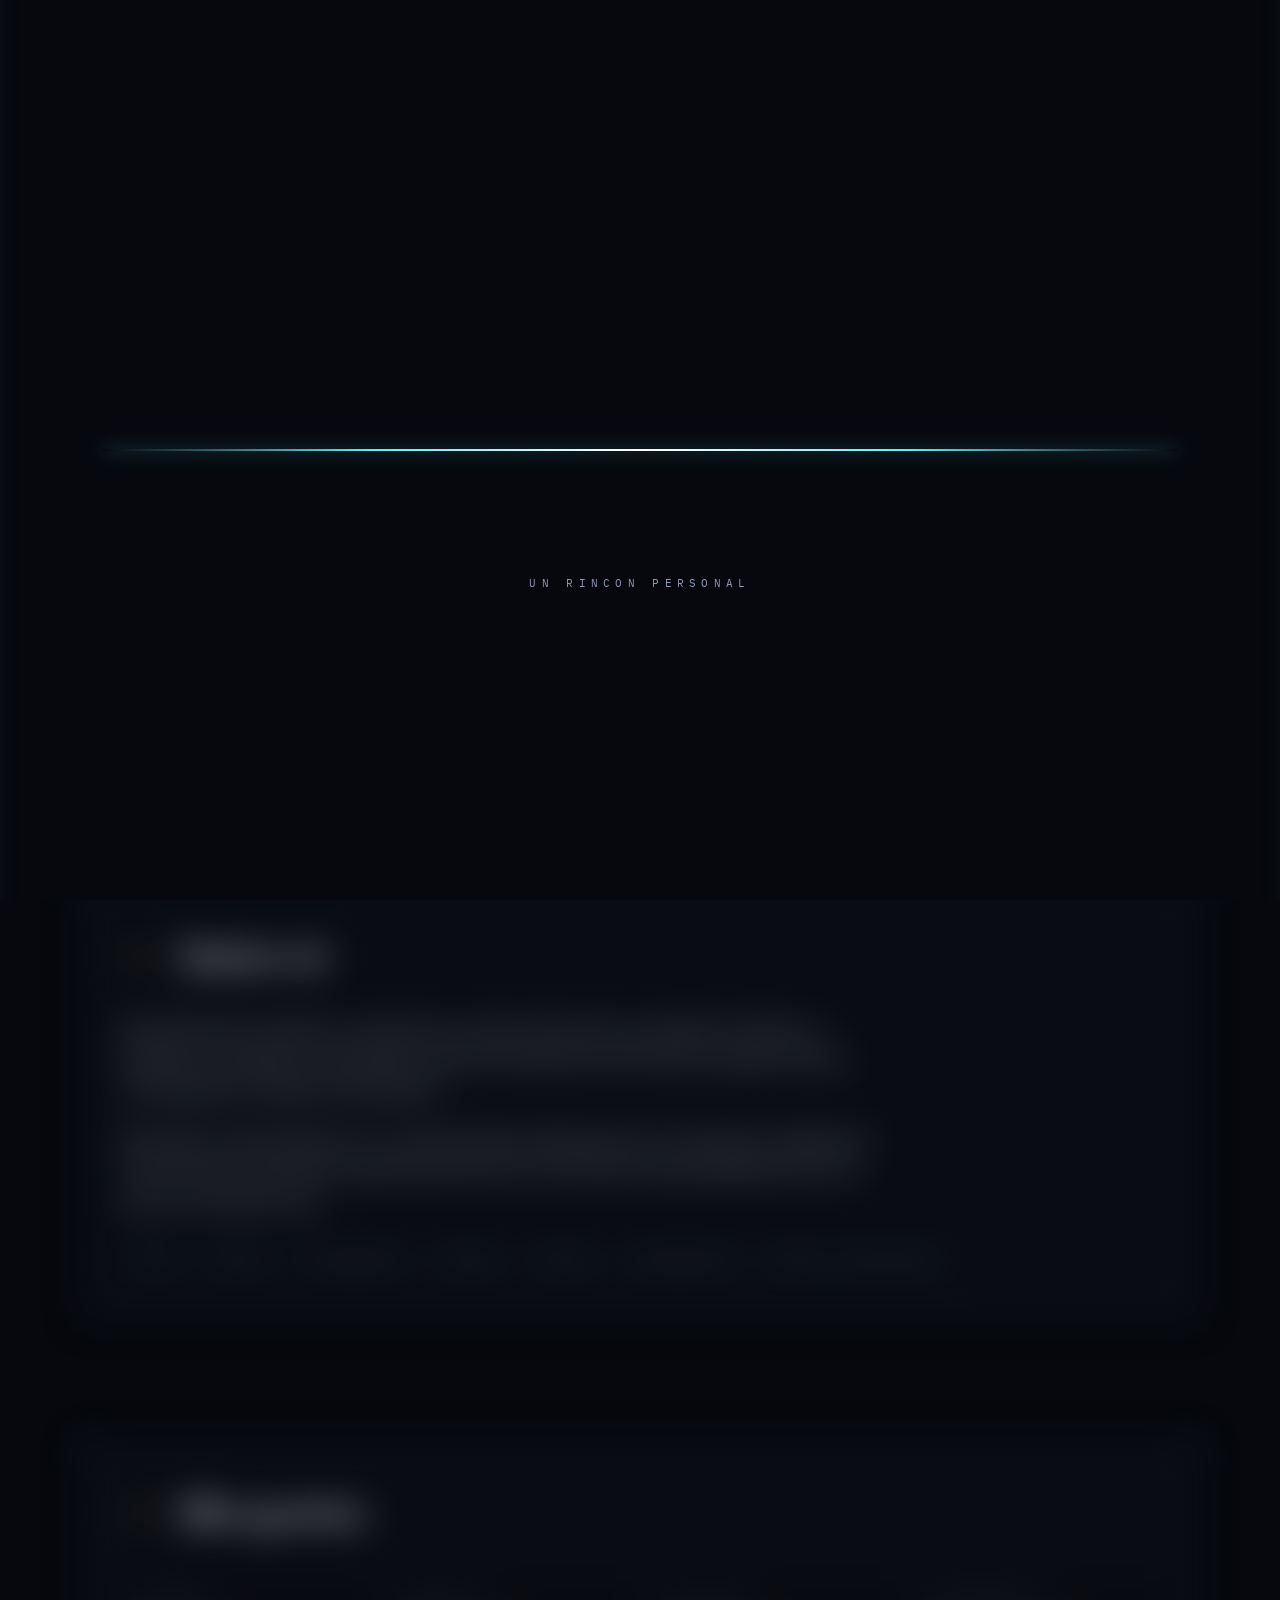
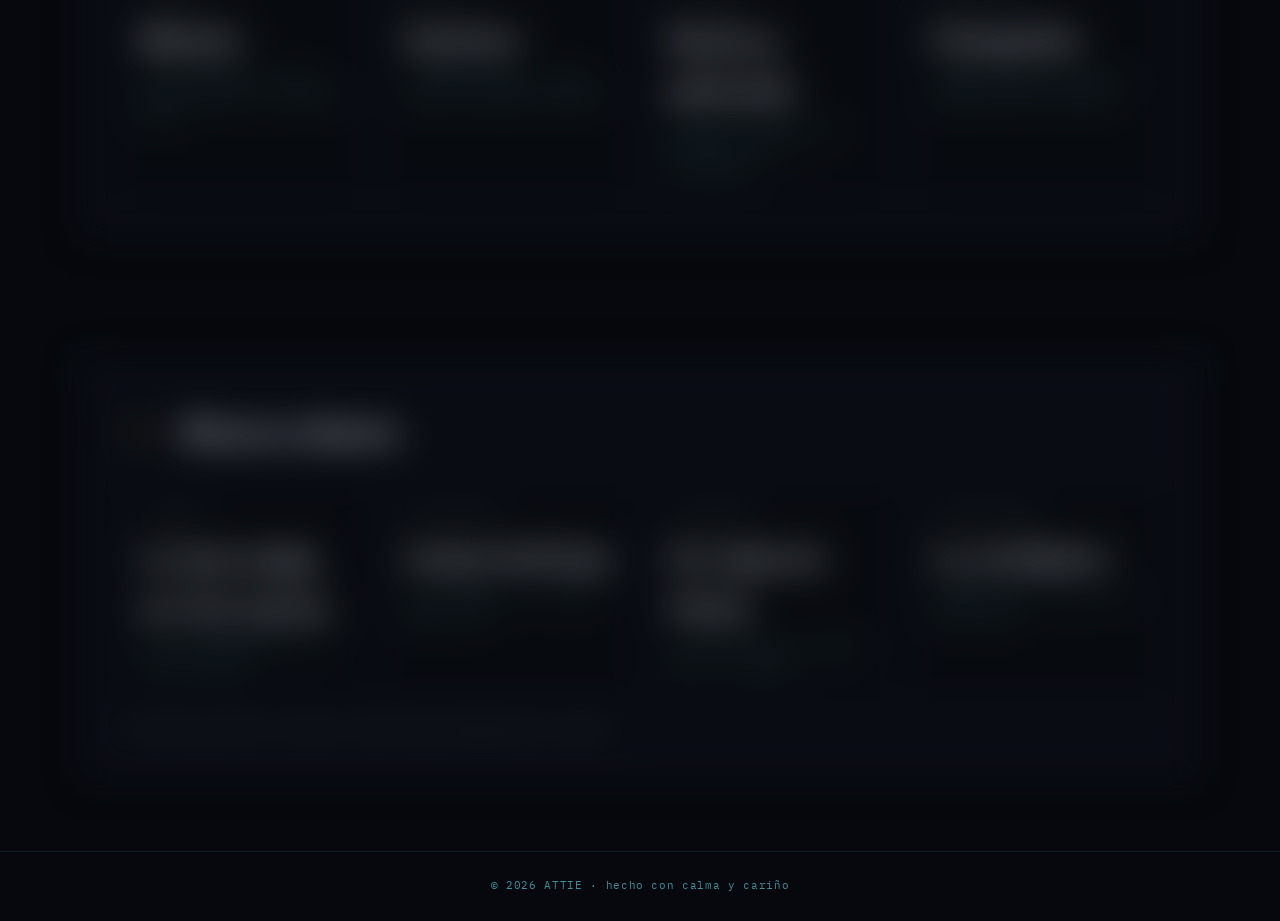
==== commit ba6a9bf1: "RINCON PERSONAL: vuelta a la bio como persona normal y cálida. Fuera programador, laboratorio y simb" ====
--- a/index.html
+++ b/index.html
@@ -3,8 +3,8 @@
 <head>
   <meta charset="UTF-8" />
   <meta name="viewport" content="width=device-width, initial-scale=1.0" />
-  <title>ATTIE LAB — Matemáticas que se ven y se tocan</title>
-  <meta name="description" content="ATTIE LAB: un laboratorio interactivo de matemáticas visuales. Curvas de Lissajous, espiral áurea, ondas de Fourier y constantes que construyen el universo." />
+  <title>ATTIE — Un rincón personal</title>
+  <meta name="description" content="El rincón personal de Attie: gustos, momentos y cosas bonitas. Sin prisa y sin motivo, solo compartir lo que me gusta." />
   <link rel="icon" type="image/svg+xml" href="assets/favicon.svg" />
   <link rel="apple-touch-icon" href="assets/icon-180.png" />
   <meta name="theme-color" content="#06080d" />
@@ -13,9 +13,9 @@
   <link rel="preload" href="assets/fonts/grotesk-700.woff2" as="font" type="font/woff2" crossorigin />
   <link rel="preload" href="assets/fonts/plexmono-400.woff2" as="font" type="font/woff2" crossorigin />
   <meta property="og:type" content="website" />
-  <meta property="og:site_name" content="ATTIE LAB" />
-  <meta property="og:title" content="ATTIE LAB — Matemáticas que se ven y se tocan" />
-  <meta property="og:description" content="Un laboratorio interactivo de matemáticas visuales: curvas, constantes y patrones vivos." />
+  <meta property="og:site_name" content="ATTIE" />
+  <meta property="og:title" content="ATTIE — Un rincón personal" />
+  <meta property="og:description" content="Gustos, momentos y cosas bonitas. Sin prisa y sin motivo." />
   <meta property="og:url" content="https://angelmoonblosson-max.github.io/my-blog/" />
   <meta property="og:image" content="https://angelmoonblosson-max.github.io/my-blog/assets/icon-180.png" />
   <meta name="twitter:card" content="summary" />
@@ -23,14 +23,14 @@
   {
     "@context": "https://schema.org",
     "@type": "WebSite",
-    "name": "ATTIE LAB",
+    "name": "ATTIE",
     "url": "https://angelmoonblosson-max.github.io/my-blog/",
-    "description": "Laboratorio interactivo de matemáticas visuales: curvas, constantes y patrones que se ven y se tocan.",
+    "description": "Un rincón personal: gustos, momentos y cosas bonitas.",
     "inLanguage": "es",
     "author": { "@type": "Person", "name": "Attie" }
   }
   </script>
-  <link rel="stylesheet" href="css/style.min.css?v=m16" />
+  <link rel="stylesheet" href="css/style.min.css?v=m17" />
 </head>
 <body>
   <div class="grid-fondo" aria-hidden="true"></div>
@@ -47,19 +47,19 @@
     <span class="hud-punto"></span>
     <span id="hud-forma">RED ACTIVA</span>
   </div>
-  <div id="hud-status" class="mono" aria-hidden="true">∑ NODOS: <span id="hud-nodos">--</span> · π=3.14159 · ∞ OK</div>
+  <div id="hud-status" class="mono" aria-hidden="true">ESTADO: TRANQUILO · NODOS <span id="hud-nodos">--</span> · MODO SUAVE</div>
 
   <div id="cine" aria-hidden="true">
     <div class="cine-mitad arriba">
       <div class="cine-logo-zona">
         <h2 class="cine-logo"><span style="--i:0">A</span><span style="--i:1">T</span><span style="--i:2">T</span><span style="--i:3">I</span><span style="--i:4">E</span></h2>
-        <p class="cine-sub mono">MATEMATICAS VISUALES</p>
+        <p class="cine-sub mono">UN RINCON PERSONAL</p>
       </div>
     </div>
     <div class="cine-mitad abajo">
       <div class="cine-logo-zona">
         <h2 class="cine-logo"><span style="--i:0">A</span><span style="--i:1">T</span><span style="--i:2">T</span><span style="--i:3">I</span><span style="--i:4">E</span></h2>
-        <p class="cine-sub mono">MATEMATICAS VISUALES</p>
+        <p class="cine-sub mono">UN RINCON PERSONAL</p>
       </div>
     </div>
     <span class="cine-seam"></span>
@@ -124,56 +124,56 @@
   <header class="barra">
     <a class="marca mono" href="#top">ATTIE</a>
     <nav class="barra-nav mono" aria-label="Secciones">
-      <a href="#fig01">El lab</a>
-      <a href="#fig02">Experimentos</a>
-      <a href="#fig03">Constantes</a>
+      <a href="#fig01">Sobre mí</a>
+      <a href="#fig02">Mis gustos</a>
+      <a href="#fig03">Ahora mismo</a>
     </nav>
   </header>
 
   <main id="contenido">
     <section class="hero" id="top">
-      <p class="hero-exp mono">LABORATORIO DE MATEMÁTICAS VISUALES<span class="term-cursor" aria-hidden="true"></span></p>
+      <p class="hero-exp mono">BIENVENIDO A MI RINCÓN<span class="term-cursor" aria-hidden="true"></span></p>
       <div class="hero-zona-titulo">
         <span class="aro aro-1" aria-hidden="true"></span>
         <span class="aro aro-2" aria-hidden="true"></span>
         <h1 class="hero-titulo">ATTIE</h1>
       </div>
       <p class="hero-def">
-        Aquí las matemáticas no se leen: <b>se ven, se mueven y responden</b>.
-        Explora curvas que dibujan la naturaleza, constantes escondidas en
-        todo lo que existe y patrones vivos frente a tus ojos.
+        Esta es mi esquina de internet. Sin prisa y sin motivo:
+        solo un lugar tranquilo para compartir lo que me gusta,
+        lo que escucho y lo que voy descubriendo por el camino.
       </p>
       <div class="hero-acciones">
-        <a class="btn principal" href="#fig02">Entrar al lab ↓</a>
-        <a class="btn" href="#fig03">Constantes ∞</a>
+        <a class="btn principal" href="#fig01">Conóceme ↓</a>
+        <a class="btn" href="#fig02">Mis gustos ✦</a>
       </div>
     </section>
 
     <section class="figura reveal" id="fig01">
       <header class="figura-cab">
         <span class="fig-num mono">01</span>
-        <h2>El laboratorio</h2>
+        <h2>Sobre mí</h2>
         <span class="fig-linea" aria-hidden="true"></span>
       </header>
       <div class="figura-cuerpo">
         <p>
-          ATTIE LAB nació de una pregunta simple: ¿qué pasa si las matemáticas
-          salen del papel? Aquí cada fórmula se convierte en movimiento, cada
-          número en forma y cada patrón en algo que puedes mirar durante horas.
+          Soy Attie. Me considero una persona curiosa: de las que se quedan
+          mirando un atardecer completo, se aprenden la letra de todas las
+          canciones y siempre tienen una pregunta a media conversación.
         </p>
         <p>
-          Detrás de escena, un enjambre de partículas construye figuras con la
-          misma matemática que estudiamos: espirales logarítmicas, polígonos,
-          órbitas atómicas. La geometría no se explica — <b>se muestra</b>.
+          No tengo un gran discurso ni un plan perfecto. Me gusta vivir
+          tranquilo, rodeado de música buena, café tibio y gente que hace
+          reír. Creo que los días pequeños son los que se recuerdan más.
         </p>
-        <ul class="chips mono" aria-label="Áreas del laboratorio">
-          <li>Geometría</li>
-          <li>Números</li>
-          <li>Ondas</li>
-          <li>Caos</li>
-          <li>Proporción áurea</li>
-          <li>Fractales</li>
-          <li>Infinito</li>
+        <ul class="chips mono" aria-label="Cosas que quiero">
+          <li>Café</li>
+          <li>Música</li>
+          <li>Fotografía</li>
+          <li>Viajes</li>
+          <li>Libros</li>
+          <li>Atardeceres</li>
+          <li>Buena conversación</li>
         </ul>
       </div>
     </section>
@@ -181,60 +181,71 @@
     <section class="figura reveal" id="fig02">
       <header class="figura-cab">
         <span class="fig-num mono">02</span>
-        <h2>Experimentos vivos</h2>
+        <h2>Mis gustos</h2>
         <span class="fig-linea" aria-hidden="true"></span>
       </header>
-      <div class="exp-tabs mono" role="group" aria-label="Elegir experimento">
-        <button class="exp-btn activo" data-exp="lissajous" type="button">LISSAJOUS</button>
-        <button class="exp-btn" data-exp="aurea" type="button">ESPIRAL ÁUREA</button>
-        <button class="exp-btn" data-exp="fourier" type="button">FOURIER</button>
-      </div>
-      <div class="demo-zona">
-        <canvas id="demo-lienzo" aria-label="Visualización matemática interactiva"></canvas>
-      </div>
-      <p class="demo-caption mono" id="demo-caption">
-        x = sen(a·t + δ) · y = sen(b·t) — dos oscilaciones que dibujan figuras hipnóticas. Cambia la fase δ y la curva muta.
-      </p>
+      <div class="panel-datos">
+        <article class="tarjeta-dato reveal">
+          <small class="mono">siempre</small>
+          <strong>Música</strong>
+          <span>hay una canción para cada momento del día — y para los que no</span>
+        </article>
+        <article class="tarjeta-dato reveal">
+          <small class="mono">despacio</small>
+          <strong>Caminar</strong>
+          <span>sin destino fijo: la mejor manera de ordenar las ideas</span>
+        </article>
+        <article class="tarjeta-dato reveal">
+          <small class="mono">de noche</small>
+          <strong>Series y películas</strong>
+          <span>esa que ya vi diez veces siempre gana otra oportunidad</span>
+        </article>
+        <article class="tarjeta-dato reveal">
+          <small class="mono">aprendiendo</small>
+          <strong>Fotografía</strong>
+          <span>atrapar la luz de las cosas simples antes de que pase</span>
+        </article>
+      </div>
     </section>
 
     <section class="figura reveal" id="fig03">
       <header class="figura-cab">
         <span class="fig-num mono">03</span>
-        <h2>Constantes sagradas</h2>
+        <h2>Ahora mismo</h2>
         <span class="fig-linea" aria-hidden="true"></span>
       </header>
       <div class="panel-datos">
         <article class="tarjeta-dato reveal">
-          <small class="mono">círculos</small>
-          <strong class="constante-num mono">π</strong>
-          <span class="mono">3.14159265… — la relación entre todo círculo y su centro</span>
-        </article>
-        <article class="tarjeta-dato reveal">
-          <small class="mono">proporción</small>
-          <strong class="constante-num mono">φ</strong>
-          <span class="mono">1.61803398… — la divina proporción de girasoles y galaxias</span>
-        </article>
-        <article class="tarjeta-dato reveal">
-          <small class="mono">crecimiento</small>
-          <strong class="constante-num mono">e</strong>
-          <span class="mono">2.71828182… — el ritmo natural de todo lo que crece</span>
-        </article>
-        <article class="tarjeta-dato reveal">
-          <small class="mono">giros</small>
-          <strong class="constante-num mono">τ</strong>
-          <span class="mono">6.28318530… — una vuelta completa, el verdadero 2π</span>
+          <small class="mono">leyendo</small>
+          <strong>Lo que caiga en mis manos</strong>
+          <span>más por curiosidad que por lista pendiente</span>
+        </article>
+        <article class="tarjeta-dato reveal">
+          <small class="mono">escuchando</small>
+          <strong>Listas infinitas</strong>
+          <span>de lo acústico a lo ruidoso según el día</span>
+        </article>
+        <article class="tarjeta-dato reveal">
+          <small class="mono">planeando</small>
+          <strong>Un viaje sin fecha</strong>
+          <span>ver el mar de nuevo siempre está en la agenda</span>
+        </article>
+        <article class="tarjeta-dato reveal">
+          <small class="mono">disfrutando</small>
+          <strong>Lo cotidiano</strong>
+          <span>mañanas lentas, lluvia y pan recién hecho</span>
         </article>
       </div>
       <p class="nota-contacto mono">
-        Las matemáticas son el idioma en que el universo escribió todo lo demás.
+        Si quieres saludar, búscame como @attie dondequiera que estés.
       </p>
     </section>
   </main>
 
   <footer class="pie mono">
-    <span>[attie@lab ~]$ π no tiene final · la curiosidad tampoco · © <span id="anio">2026</span> ATTIE</span>
+    <span>© <span id="anio">2026</span> ATTIE · hecho con calma y cariño</span>
   </footer>
 
-  <script src="js/main.min.js?v=m16"></script>
+  <script src="js/main.min.js?v=m17"></script>
 </body>
 </html>
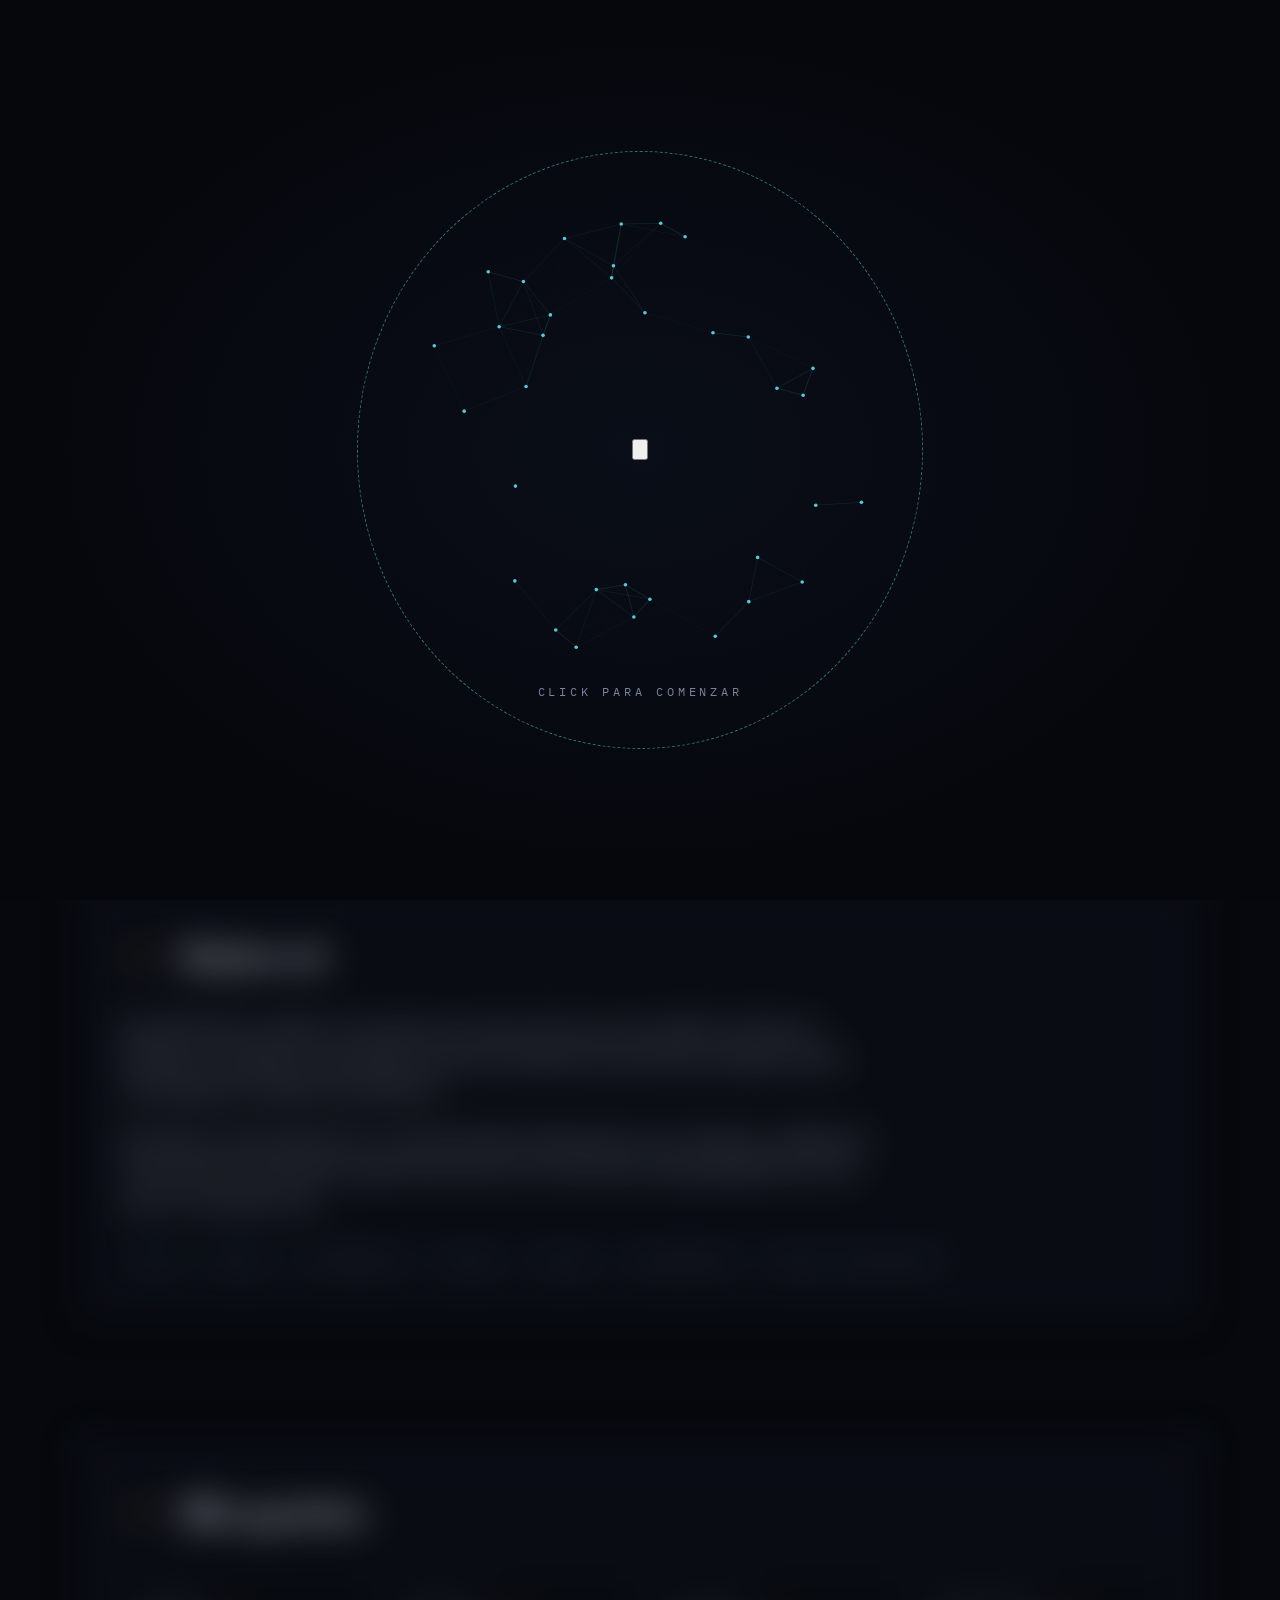
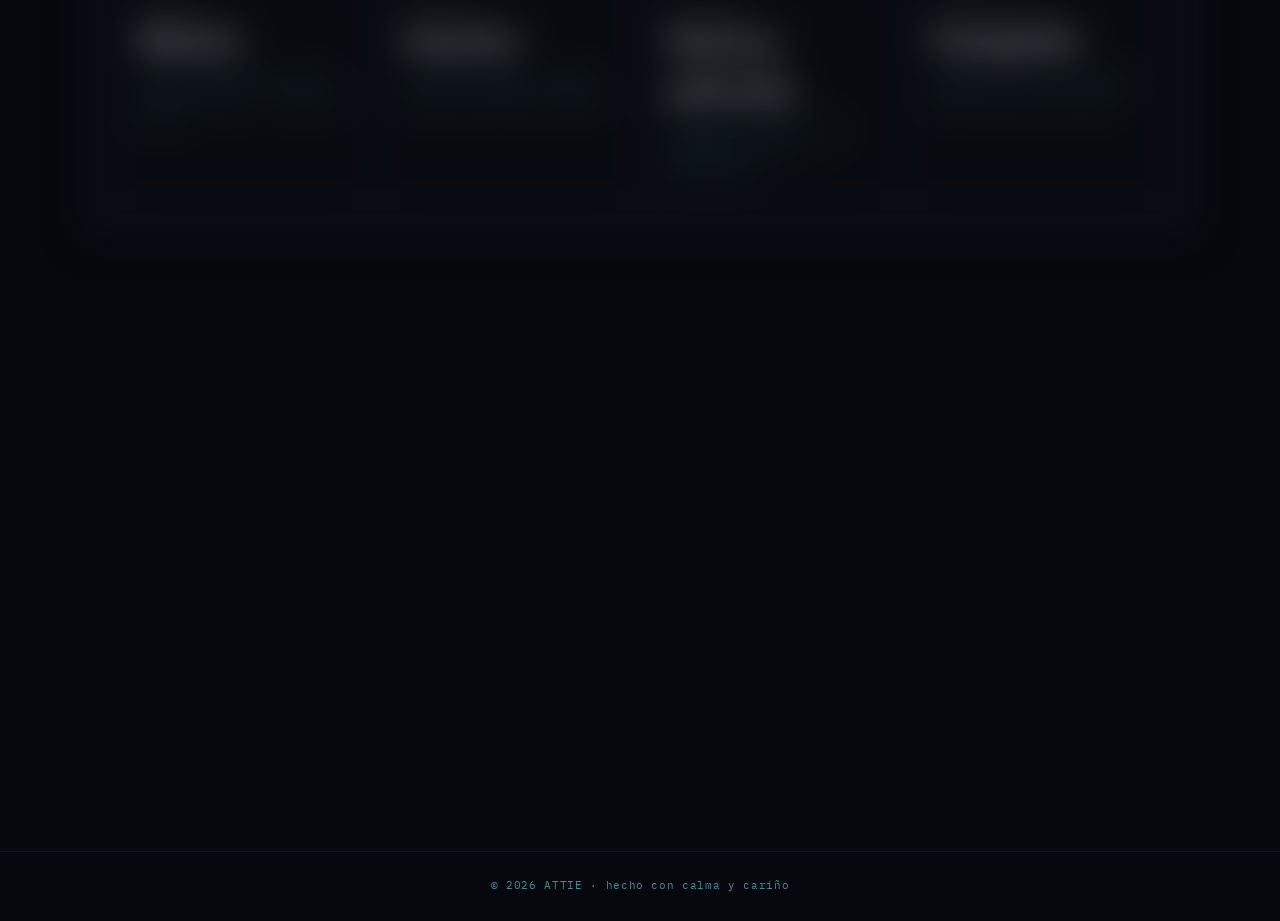
==== commit 009920f7: "PORTAL DE ENTRADA: perfil de Attie rodeado de nodos orbitando y clickeable con CLICK PARA COMENZAR, " ====
--- a/index.html
+++ b/index.html
@@ -30,7 +30,7 @@
     "author": { "@type": "Person", "name": "Attie" }
   }
   </script>
-  <link rel="stylesheet" href="css/style.min.css?v=m17" />
+  <link rel="stylesheet" href="css/style.min.css?v=m18" />
 </head>
 <body>
   <div class="grid-fondo" aria-hidden="true"></div>
@@ -50,22 +50,21 @@
   <div id="hud-status" class="mono" aria-hidden="true">ESTADO: TRANQUILO · NODOS <span id="hud-nodos">--</span> · MODO SUAVE</div>
 
   <div id="cine" aria-hidden="true">
-    <div class="cine-mitad arriba">
-      <div class="cine-logo-zona">
-        <h2 class="cine-logo"><span style="--i:0">A</span><span style="--i:1">T</span><span style="--i:2">T</span><span style="--i:3">I</span><span style="--i:4">E</span></h2>
-        <p class="cine-sub mono">UN RINCON PERSONAL</p>
-      </div>
+    <div class="portal-escena">
+      <canvas id="portal-lienzo"></canvas>
+      <button id="portal-foto" type="button" aria-label="Comenzar el recorrido">
+        <span class="portal-anillo" aria-hidden="true"></span>
+        <img src="assets/foto.jpg" alt="" onerror="this.onerror=null;this.src='assets/avatar.svg';" />
+      </button>
+      <p class="portal-msg mono">CLICK PARA COMENZAR</p>
     </div>
-    <div class="cine-mitad abajo">
-      <div class="cine-logo-zona">
-        <h2 class="cine-logo"><span style="--i:0">A</span><span style="--i:1">T</span><span style="--i:2">T</span><span style="--i:3">I</span><span style="--i:4">E</span></h2>
-        <p class="cine-sub mono">UN RINCON PERSONAL</p>
-      </div>
+    <div class="tutorial-caja" hidden>
+      <span class="t-saltar mono" id="t-saltar">saltar &#8250;</span>
+      <p class="t-texto mono" id="t-texto"></p>
+      <div class="t-puntos" id="t-puntos" aria-hidden="true"></div>
     </div>
-    <span class="cine-seam"></span>
   </div>
-
-  <button id="btn-config" class="btn-config mono" type="button" aria-label="Configuraciones" aria-expanded="false">
+<button id="btn-config" class="btn-config mono" type="button" aria-label="Configuraciones" aria-expanded="false">
     <svg viewBox="0 0 24 24" width="20" height="20" fill="none" stroke="currentColor" stroke-width="1.6" stroke-linecap="round">
       <circle cx="12" cy="12" r="3.2"/>
       <path d="M19.4 15a1.7 1.7 0 0 0 .34 1.87l.06.06a2 2 0 1 1-2.83 2.83l-.06-.06a1.7 1.7 0 0 0-1.87-.34 1.7 1.7 0 0 0-1 1.55V21a2 2 0 1 1-4 0v-.09a1.7 1.7 0 0 0-1-1.55 1.7 1.7 0 0 0-1.87.34l-.06.06a2 2 0 1 1-2.83-2.83l.06-.06a1.7 1.7 0 0 0 .34-1.87 1.7 1.7 0 0 0-1.55-1H3a2 2 0 1 1 0-4h.09a1.7 1.7 0 0 0 1.55-1 1.7 1.7 0 0 0-.34-1.87l-.06-.06a2 2 0 1 1 2.83-2.83l.06.06a1.7 1.7 0 0 0 1.87.34h.09a1.7 1.7 0 0 0 1-1.55V3a2 2 0 1 1 4 0v.09a1.7 1.7 0 0 0 1 1.55 1.7 1.7 0 0 0 1.87-.34l.06-.06a2 2 0 1 1 2.83 2.83l-.06.06a1.7 1.7 0 0 0-.34 1.87v.09a1.7 1.7 0 0 0 1.55 1H21a2 2 0 1 1 0 4h-.09a1.7 1.7 0 0 0-1.51 1z"/>
@@ -246,6 +245,6 @@
     <span>© <span id="anio">2026</span> ATTIE · hecho con calma y cariño</span>
   </footer>
 
-  <script src="js/main.min.js?v=m17"></script>
+  <script src="js/main.min.js?v=m18"></script>
 </body>
 </html>
--- a/css/style.min.css
+++ b/css/style.min.css
@@ -1 +1 @@
-@font-face{font-family:'Space Grotesk';font-style:normal;font-weight:500;font-display:swap;src:url(../assets/fonts/grotesk-500.woff2) format('woff2')}@font-face{font-family:'Space Grotesk';font-style:normal;font-weight:700;font-display:swap;src:url(../assets/fonts/grotesk-700.woff2) format('woff2')}@font-face{font-family:'IBM Plex Mono';font-style:normal;font-weight:400;font-display:swap;src:url(../assets/fonts/plexmono-400.woff2) format('woff2')}@font-face{font-family:'IBM Plex Mono';font-style:normal;font-weight:500;font-display:swap;src:url(../assets/fonts/plexmono-500.woff2) format('woff2')}@font-face{font-family:'IBM Plex Mono';font-style:normal;font-weight:600;font-display:swap;src:url(../assets/fonts/plexmono-600.woff2) format('woff2')}:root{--bg:#06080d;--panel:rgba(13, 17, 27, 0.72);--linea:rgba(148, 163, 233, 0.1);--linea-fuerte:rgba(148, 163, 233, 0.24);--texto:#e9edf8;--muted:#8f99b5;--cian:#67e8f9;--ambar:#fcd34d;--rosa:#fb7185;--fuente-titulo:'Space Grotesk',sans-serif;--fuente-dato:'IBM Plex Mono',monospace;--ease-out:cubic-bezier(0.22, 1, 0.36, 1);--ease-spring:cubic-bezier(0.34, 1.56, 0.64, 1);--t-rapida:200ms;--t-media:420ms}*{box-sizing:border-box}html{scroll-behavior:smooth}body{margin:0;min-height:100vh;background:var(--bg);color:var(--texto);font-family:var(--fuente-titulo);line-height:1.65;overflow-x:hidden}.mono{font-family:var(--fuente-dato);letter-spacing:.06em}::selection{background:var(--cian);color:#04121a}.grid-fondo{position:fixed;inset:0;z-index:-3;background-image:linear-gradient(rgba(148,163,233,.055) 1px,transparent 1px),linear-gradient(90deg,rgba(148,163,233,.055) 1px,transparent 1px),linear-gradient(rgba(148,163,233,.11) 1px,transparent 1px),linear-gradient(90deg,rgba(148,163,233,.11) 1px,transparent 1px);background-size:28px 28px,28px 28px,140px 140px,140px 140px;mask-image:radial-gradient(ellipse 120% 90% at 50% 20%,#000 30%,transparent 100%)}#lienzo{position:fixed;inset:0;z-index:-2;width:100%;height:100%;opacity:.85}.formulas{position:fixed;inset:0;z-index:-1;pointer-events:none;overflow:hidden}.formula{position:absolute;font-family:var(--fuente-dato);font-size:clamp(.7rem, 1.4vw, .95rem);color:rgba(148,163,233,.34);white-space:nowrap;animation:flotarFormula var(--d,26s) ease-in-out infinite alternate}.f1{top:14%;left:6%}.f2{top:24%;right:8%;--d:32s}.f3{bottom:26%;left:10%;--d:24s;animation-delay:-8s}.f4{bottom:12%;right:12%;--d:36s}.f5{top:52%;left:3%;--d:29s;animation-delay:-15s}.f6{top:66%;right:4%;--d:27s;animation-delay:-5s}@keyframes flotarFormula{from{translate:-16px 10px;rotate:-0.6deg}to{translate:18px -14px;rotate:0.7deg}}#coordenadas{position:fixed;right:1rem;bottom:.8rem;z-index:50;font-family:var(--fuente-dato);font-size:.68rem;letter-spacing:.08em;color:rgba(148,163,233,.55);pointer-events:none}@media (hover:none){#coordenadas{display:none}}.barra{position:sticky;top:0;z-index:40;display:flex;align-items:center;justify-content:space-between;gap:1rem;padding:.85rem clamp(1rem,5vw,3rem);background:rgba(6,8,13,.78);backdrop-filter:blur(10px);border-bottom:1px solid var(--linea)}.marca{font-size:.95rem;font-weight:600;color:var(--texto);text-decoration:none;transition:color var(--t-rapida) var(--ease-out),text-shadow var(--t-rapida) var(--ease-out)}.marca:hover{color:var(--cian);text-shadow:0 0 18px rgba(103,232,249,.45)}.barra-nav{display:flex;gap:1.4rem}.barra-nav a{position:relative;font-size:.75rem;color:var(--muted);text-decoration:none;padding:.2rem 0;transition:color var(--t-rapida) var(--ease-out)}.barra-nav a::after{content:"";position:absolute;left:0;bottom:-2px;width:100%;height:1px;background:var(--cian);scale:0 1;transform-origin:left;transition:scale var(--t-media) var(--ease-out)}.barra-nav a:hover{color:var(--texto)}.barra-nav a:hover::after{scale:1 1}.hero{min-height:calc(100vh - 60px);display:flex;flex-direction:column;justify-content:center;padding:4rem clamp(1rem,7vw,6rem) 5rem}.hero-exp{font-size:.72rem;letter-spacing:.32em;color:var(--cian);margin:0 0 1.4rem}.hero-zona-titulo{position:relative;display:inline-block;width:fit-content}.hero-titulo{position:relative;z-index:2;margin:0;font-size:clamp(4.2rem, 16vw, 12.5rem);font-weight:700;letter-spacing:-.03em;line-height:.95;background:linear-gradient(115deg,var(--texto) 55%,var(--cian) 82%,var(--ambar));-webkit-background-clip:text;background-clip:text;color:transparent}.aro{position:absolute;border:1px solid var(--linea-fuerte);border-radius:50%;z-index:1;pointer-events:none}.aro-1{width:clamp(9rem,30vw,22rem);height:clamp(9rem,30vw,22rem);top:50%;left:clamp(-3rem,-6vw,-1rem);translate:0 -58%}.aro-2{width:clamp(4rem,12vw,8rem);height:clamp(4rem,12vw,8rem);top:-12%;right:clamp(-2.5rem,-4vw,-1rem);border-color:rgba(252,211,77,.35);border-style:dashed;animation:girarAro 40s linear infinite}@keyframes girarAro{to{rotate:360deg}}.cota{position:absolute;background:var(--ambar);opacity:.7;z-index:3}.cota-sup{top:-6px;left:0;width:64px;height:2px}.cota-inf::before,.cota-sup::before{content:"";position:absolute;top:-3px;width:2px;height:8px;background:inherit}.cota-sup::before{right:0}.cota-inf{bottom:-4px;right:0;width:96px;height:2px}.cota-inf::before{left:0}.hero-def{max-width:34rem;margin:1.6rem 0 0;font-size:clamp(1rem, 1.9vw, 1.2rem);color:var(--muted)}.hero-def b{color:var(--texto);font-weight:600}.hero-def i{color:var(--ambar);font-style:italic}.hero-acciones{display:flex;flex-wrap:wrap;gap:.9rem;margin-top:2.2rem}.btn{display:inline-block;padding:.72rem 1.5rem;border:1px solid var(--linea-fuerte);border-radius:3px;font-family:var(--fuente-dato);font-size:.8rem;letter-spacing:.14em;text-transform:lowercase;color:var(--texto);text-decoration:none;background:0 0;transition:border-color var(--t-rapida) var(--ease-out),box-shadow var(--t-media) var(--ease-out),transform var(--t-instant, 120ms) var(--ease-spring),color var(--t-rapida) var(--ease-out),background var(--t-rapida) var(--ease-out)}.btn:hover{border-color:var(--cian);color:var(--cian);box-shadow:0 0 24px rgba(103,232,249,.22),inset 0 0 14px rgba(103,232,249,.07)}.btn:active{transform:scale(.965)}.btn.principal{background:var(--cian);border-color:var(--cian);color:#04121a;font-weight:600}.btn.principal:hover{color:#04121a;box-shadow:0 0 34px rgba(103,232,249,.42)}.hero-datos{margin-top:3.2rem;font-size:.72rem;color:rgba(143,153,181,.75)}.figura{position:relative;max-width:1080px;margin:0 auto clamp(4rem,9vw,7rem);padding:clamp(1.4rem,4vw,2.6rem) clamp(1rem,4vw,2.4rem);border:1px solid var(--linea);background:var(--panel);backdrop-filter:blur(6px)}.esquina::after,.esquina::before,.figura::after,.figura::before{content:"";position:absolute;width:14px;height:14px;border-color:var(--cian);border-style:solid;opacity:.85}.figura::before{top:-1px;left:-1px;border-width:1px 0 0 1px}.figura::after{top:-1px;right:-1px;border-width:1px 1px 0 0}.esquina{display:none}.figura-cab{display:flex;align-items:center;gap:1rem;margin-bottom:1.6rem}.fig-num{flex-shrink:0;padding:.28rem .7rem;border:1px solid rgba(252,211,77,.4);border-radius:2px;color:var(--ambar);font-size:.68rem;letter-spacing:.2em}.figura-cab h2{margin:0;font-size:clamp(1.5rem, 3.4vw, 2.2rem);font-weight:700;letter-spacing:-.02em}.fig-linea{flex:1;height:1px;background:repeating-linear-gradient(90deg,var(--linea-fuerte) 0 10px,transparent 10px 18px)}.figura-cuerpo p{margin:0 0 1.1rem;max-width:46rem;color:#c7cee2;font-weight:500;font-size:clamp(.98rem, 1.7vw, 1.12rem)}.axiomas{list-style:none;margin:1.6rem 0 0;padding:1.1rem 1.2rem;border-left:2px solid var(--ambar);background:rgba(252,211,77,.05);font-size:.78rem;color:var(--muted);display:grid;gap:.45rem}.axiomas li::before{content:"∴ ";color:var(--ambar)}.panel-datos{display:grid;grid-template-columns:repeat(auto-fit,minmax(200px,1fr));gap:.9rem}.tarjeta-dato{position:relative;padding:1.15rem 1.2rem;border:1px solid var(--linea);border-radius:3px;background:rgba(6,8,13,.5);overflow:hidden;transition:transform var(--t-media) var(--ease-out),border-color var(--t-media) var(--ease-out),box-shadow var(--t-media) var(--ease-out)}.tarjeta-dato::before{content:"";position:absolute;inset:0 auto auto 0;width:100%;height:2px;background:linear-gradient(90deg,var(--cian),transparent 70%);opacity:0;transition:opacity var(--t-media) var(--ease-out)}.tarjeta-dato:hover{transform:translateY(-5px);border-color:rgba(103,232,249,.45);box-shadow:0 16px 38px rgba(2,4,10,.6)}.tarjeta-dato:hover::before{opacity:1}.tarjeta-dato small{display:block;font-size:.66rem;letter-spacing:.22em;text-transform:uppercase;color:var(--muted)}.tarjeta-dato strong{display:block;margin-top:.45rem;font-size:clamp(1.35rem, 2.6vw, 1.8rem);font-weight:700;letter-spacing:-.02em;color:var(--texto)}.tarjeta-dato span{display:block;margin-top:.25rem;font-family:var(--fuente-dato);font-size:.7rem;color:rgba(103,232,249,.75)}.panel-enlaces{display:grid;grid-template-columns:repeat(auto-fit,minmax(240px,1fr));gap:.9rem}.enlace-ficha{position:relative;display:block;padding:1.3rem 1.3rem 1.2rem;border:1px solid var(--linea);border-radius:3px;text-decoration:none;color:inherit;overflow:hidden;transition:transform var(--t-media) var(--ease-out),border-color var(--t-media) var(--ease-out),box-shadow var(--t-media) var(--ease-out)}.enlace-ficha::after{content:"";position:absolute;inset:auto 0 0 0;height:2px;background:var(--cian);transform:scaleX(0);transform-origin:left;transition:transform var(--t-media) var(--ease-out)}.enlace-ficha:hover{transform:translateY(-5px);border-color:rgba(103,232,249,.5);box-shadow:0 16px 38px rgba(2,4,10,.6),0 0 26px rgba(103,232,249,.1)}.enlace-ficha:hover::after{transform:scaleX(1)}.enlace-ficha small{display:block;font-size:.64rem;letter-spacing:.24em;text-transform:uppercase;color:var(--muted)}.enlace-ficha strong{display:block;margin-top:.4rem;font-size:1.5rem;font-weight:700;color:var(--texto);transition:color var(--t-rapida) var(--ease-out)}.enlace-ficha:hover strong{color:var(--cian)}.enlace-ficha span{display:block;margin-top:.2rem;font-family:var(--fuente-dato);font-size:.72rem;color:var(--muted)}.nota-contacto{margin:1.4rem 0 0;font-size:.74rem;color:var(--muted)}.nota-contacto b{color:var(--ambar);font-weight:600}.pie{display:flex;align-items:center;justify-content:space-between;gap:1rem;flex-wrap:wrap;padding:1.6rem clamp(1rem,5vw,3rem);border-top:1px solid var(--linea);font-size:.68rem;color:var(--muted)}.pie span:last-child{color:rgba(103,232,249,.6)}.reveal{opacity:0;translate:0 22px;transition:opacity .7s var(--ease-out),translate .7s var(--ease-out);transition-delay:var(--rd, 0ms)}.reveal.visible{opacity:1;translate:0 0}a:focus-visible,button:focus-visible{outline:2px solid var(--cian);outline-offset:3px}.saltar{position:absolute;left:-9999px;top:.6rem;z-index:999;background:var(--cian);color:#04121a;padding:.55rem 1rem;border-radius:3px;font-family:var(--fuente-dato);font-weight:600;text-decoration:none}.saltar:focus{left:.6rem}@media (prefers-reduced-motion:reduce){html{scroll-behavior:auto}.reveal{opacity:1;translate:none;transition:none}.aro-2,.formula{animation:none}*{transition-duration:0s!important}}@media (max-width:640px){.barra-nav{gap:.9rem}.hero{padding-bottom:3rem}.formula{display:none}.formula.f1{display:block;top:auto;bottom:8%;left:4%}}html[data-acento=ambar]{--cian:#fcd34d}html[data-acento=rosa]{--cian:#fb7185}html[data-acento=violeta]{--cian:#a78bfa}.btn-config{position:fixed;top:.7rem;right:clamp(1rem,5vw,3rem);z-index:60;display:grid;place-items:center;width:42px;height:42px;border:1px solid var(--linea-fuerte);border-radius:3px;background:rgba(6,8,13,.8);color:var(--muted);cursor:pointer;backdrop-filter:blur(8px);transition:color var(--t-rapida) var(--ease-out),border-color var(--t-rapida) var(--ease-out),box-shadow var(--t-media) var(--ease-out),rotate .6s var(--ease-spring)}.btn-config:hover,.btn-config[aria-expanded=true]{color:var(--cian);border-color:var(--cian);box-shadow:0 0 22px rgba(103,232,249,.25)}.btn-config[aria-expanded=true]{rotate:120deg}.panel-fondo{position:fixed;inset:0;background:rgba(2,3,6,.6);backdrop-filter:blur(4px)}.panel-caja{position:fixed;top:0;right:0;bottom:0;z-index:70;width:min(340px,88vw);padding:1.4rem 1.4rem 2rem;background:rgba(10,13,21,.92);border-left:1px solid var(--linea-fuerte);box-shadow:-30px 0 80px rgba(0,0,0,.55);overflow-y:auto;animation:panelEntra .34s var(--ease-out)}@keyframes panelEntra{from{transform:translateX(40px);opacity:0}to{transform:none;opacity:1}}.panel-cab{display:flex;align-items:center;justify-content:space-between;margin-bottom:1.6rem;padding-bottom:.9rem;border-bottom:1px dashed var(--linea-fuerte)}.panel-cab span{font-size:.78rem;letter-spacing:.28em;color:var(--texto)}.panel-x{width:32px;height:32px;border:1px solid var(--linea);border-radius:3px;background:0 0;color:var(--muted);font-size:1rem;cursor:pointer;transition:color var(--t-rapida),border-color var(--t-rapida)}.panel-x:hover{color:var(--rosa);border-color:var(--rosa)}.panel-seccion{margin-bottom:1.7rem}.panel-seccion h3{margin:0 0 .8rem;font-family:var(--fuente-dato);font-size:.66rem;font-weight:500;letter-spacing:.24em;text-transform:uppercase;color:var(--muted)}.muestras{display:flex;gap:.7rem}.muestra{width:34px;height:34px;border-radius:50%;border:2px solid transparent;background:var(--mc);cursor:pointer;transition:transform var(--t-instant, 120ms) var(--ease-spring),box-shadow var(--t-media) var(--ease-out)}.muestra:hover{transform:scale(1.14)}.muestra.activo{border-color:#fff;box-shadow:0 0 16px var(--mc)}.segmentado{display:grid;grid-template-columns:repeat(3,1fr);gap:4px;padding:4px;border:1px solid var(--linea);border-radius:4px}.seg{padding:.5rem 0;border:none;border-radius:2px;background:0 0;color:var(--muted);font-family:var(--fuente-dato);font-size:.64rem;letter-spacing:.12em;cursor:pointer;transition:background var(--t-rapida),color var(--t-rapida)}.seg:hover{color:var(--texto)}.seg.activo{background:var(--cian);color:#04121a;font-weight:600}.panel-nota{margin:.55rem 0 0;font-size:.62rem;color:rgba(143,153,181,.7)}.interruptor{display:flex;align-items:center;gap:.75rem;cursor:pointer}.interruptor input{position:absolute;opacity:0;width:0;height:0}.riel{flex-shrink:0;width:44px;height:24px;border:1px solid var(--linea-fuerte);border-radius:24px;background:rgba(6,8,13,.8);position:relative;transition:background var(--t-rapida),border-color var(--t-rapida)}.perilla{position:absolute;top:2px;left:2px;width:18px;height:18px;border-radius:50%;background:var(--muted);transition:translate var(--t-rapida) var(--ease-spring),background var(--t-rapida)}.interruptor input:checked+.riel{background:rgba(103,232,249,.15);border-color:var(--cian)}.interruptor input:checked+.riel .perilla{translate:20px 0;background:var(--cian)}.interruptor input:focus-visible+.riel{outline:2px solid var(--cian);outline-offset:3px}.etiqueta-int{font-size:.74rem;color:var(--texto)}#arranque{position:fixed;inset:0;z-index:200;display:grid;place-content:center;justify-items:center;gap:1.1rem;background:var(--bg);transition:opacity .5s var(--ease-out),visibility .5s}#arranque.listo{opacity:0;visibility:hidden;pointer-events:none}.arranque-texto{margin:0;font-size:.72rem;letter-spacing:.42em;color:var(--cian);animation:parpadeoTexto 1.1s steps(2) infinite}@keyframes parpadeoTexto{50%{opacity:.45}}.arranque-barra{width:min(300px,70vw);height:3px;background:var(--linea);overflow:hidden}.arranque-barra span{display:block;width:100%;height:100%;background:linear-gradient(90deg,var(--cian),#fff);scale:0 1;transform-origin:left;transition:scale .12s linear}.arranque-por{margin:0;font-size:.68rem;color:var(--muted)}#brillo{position:fixed;inset:0 auto auto 0;z-index:30;width:300px;height:300px;margin:-150px 0 0 -150px;border-radius:50%;background:radial-gradient(circle,rgba(103,232,249,.07),transparent 58%);pointer-events:none;will-change:translate}.onda-clik{position:fixed;z-index:45;width:14px;height:14px;margin:-7px 0 0 -7px;border:1.5px solid var(--cian);border-radius:50%;pointer-events:none;animation:ondaCrece .65s var(--ease-out) forwards}.onda-clik.o2{animation-delay:90ms;border-color:rgba(255,255,255,.5)}@keyframes ondaCrece{from{scale:1;opacity:.85}to{scale:9;opacity:0}}.enlace-ficha,.tarjeta-dato{transform:perspective(700px) rotateX(var(--ty,0deg)) rotateY(var(--tx,0deg)) translateY(var(--ele,0));will-change:transform}.enlace-ficha:hover,.tarjeta-dato:hover{--ele:-5px}html[data-efectos=normal] #brillo,html[data-efectos=off] #brillo,html[data-efectos=off] #lienzo{display:none}html[data-efectos=normal] .onda-clik{display:none}html[data-efectos=normal] .enlace-ficha,html[data-efectos=normal] .tarjeta-dato{transform:none}@media (prefers-reduced-motion:reduce){#arranque{display:none}#brillo{display:none}.btn-config{rotate:0deg!important}}.chips{display:flex;flex-wrap:wrap;gap:.55rem;margin:1.6rem 0 0;padding:0;list-style:none}.chips li{padding:.42rem .95rem;border:1px solid var(--linea-fuerte);border-radius:999px;background:rgba(13,17,27,.6);color:var(--muted);font-size:.7rem;letter-spacing:.14em;transition:color var(--t-rapida) var(--ease-out),border-color var(--t-rapida) var(--ease-out),background var(--t-rapida) var(--ease-out)}.chips li:hover{color:var(--texto);border-color:var(--cian);background:rgba(103,232,249,.06)}.pie{justify-content:center}.hero-def{max-width:560px}@media (max-width:640px){.barra-nav a{font-size:.68rem}}#hud{position:fixed;left:clamp(1rem,5vw,3rem);bottom:1.1rem;z-index:40;display:flex;align-items:center;gap:.6rem;pointer-events:none}.hud-punto{width:7px;height:7px;border-radius:50%;background:var(--cian);animation:hudLatido 1.6s var(--ease-inout,ease-in-out) infinite}@keyframes hudLatido{0%,100%{opacity:1;box-shadow:0 0 8px var(--cian)}50%{opacity:.35;box-shadow:none}}#hud-forma{font-family:var(--fuente-dato);font-size:.66rem;letter-spacing:.3em;color:var(--muted)}.hud-esq{position:fixed;z-index:35;width:26px;height:26px;border-color:rgba(148,159,233,.4);border-style:solid;border-width:0;pointer-events:none}.hud-esq.e1{top:64px;left:14px;border-top-width:1px;border-left-width:1px}.hud-esq.e2{top:64px;right:14px;border-top-width:1px;border-right-width:1px}.hud-esq.e3{bottom:14px;left:14px;border-bottom-width:1px;border-left-width:1px}.hud-esq.e4{bottom:14px;right:14px;border-bottom-width:1px;border-right-width:1px}.hud-scan{position:fixed;left:0;right:0;top:0;z-index:34;height:70px;background:linear-gradient(180deg,transparent,rgba(103,232,249,.028),transparent);pointer-events:none;animation:escaneo 14s linear infinite}@keyframes escaneo{from{translate:0 -80px}to{translate:0 110vh}}@media (prefers-reduced-motion:reduce){#hud,.hud-scan{display:none}.grid-fondo{animation:none}}#cine{position:fixed;inset:0;z-index:200}.cine-mitad{position:absolute;inset:0;background:var(--bg);overflow:hidden;transition:translate 1.05s cubic-bezier(.77, 0, .18, 1)}.cine-mitad.arriba{clip-path:inset(0 0 50% 0);box-shadow:inset 0 -22px 44px -34px rgba(103,232,249,.5)}.cine-mitad.abajo{clip-path:inset(50% 0 0 0);box-shadow:inset 0 22px 44px -34px rgba(103,232,249,.5)}#cine.abrir .cine-mitad.arriba{translate:0 -101%}#cine.abrir .cine-mitad.abajo{translate:0 101%}.cine-logo-zona{position:absolute;inset:0;display:grid;place-content:center;justify-items:center;padding-bottom:0}.cine-logo{margin:0;font-family:var(--fuente-titulo);font-weight:700;font-size:clamp(3.4rem, 14vw, 9.5rem);letter-spacing:.05em;background:linear-gradient(135deg,var(--texto) 20%,var(--cian) 60%,#fff);-webkit-background-clip:text;background-clip:text;color:transparent}.cine-logo span{display:inline-block;opacity:0;filter:blur(7px);animation:cineLetra .55s calc(.12s + var(--i) * .09s) var(--ease-out) forwards}@keyframes cineLetra{from{opacity:0;translate:0 30px;filter:blur(7px)}to{opacity:1;translate:0 0;filter:blur(0)}}.cine-sub{margin:1rem 0 0;font-size:.66rem;letter-spacing:.5em;color:var(--muted);opacity:0;animation:cineSub .7s .62s var(--ease-out) forwards}@keyframes cineSub{to{opacity:1}}.cine-seam{position:absolute;top:50%;left:8%;right:8%;height:2px;margin-top:-1px;background:linear-gradient(90deg,transparent,var(--cian),#fff,var(--cian),transparent);box-shadow:0 0 18px rgba(103,232,249,.7);scaleX:0;opacity:0;transition:opacity .3s}#cine.lista .cine-seam{opacity:1;animation:cineSeam .55s var(--ease-out) forwards}@keyframes cineSeam{to{scaleX:1}}#cine.abrir .cine-seam{animation:cineSeamFuera .6s .15s var(--ease-out) forwards}@keyframes cineSeamFuera{0%{opacity:1;scaleX:1}100%{opacity:0;scaleX:1.15}}.barra,.hero-acciones,.hero-def,.hero-exp,.hero-zona-titulo{transition:opacity .75s var(--ease-out),translate .75s var(--ease-out)}main:not(.presentarse) :is(.hero-exp,.hero-zona-titulo,.hero-def,.hero-acciones,.barra){opacity:0;translate:0 22px}main.presentarse .hero-exp{transition-delay:50ms}main.presentarse .hero-zona-titulo{transition-delay:0.16s}main.presentarse .hero-def{transition-delay:0.32s}main.presentarse .hero-acciones{transition-delay:0.48s}main.presentarse .barra{transition-delay:20ms}@media (prefers-reduced-motion:reduce){#cine{display:none}main:not(.presentarse) :is(.hero-exp,.hero-zona-titulo,.hero-def,.hero-acciones,.barra){opacity:1;translate:none}}#profundidad{position:fixed;inset:0;z-index:33;pointer-events:none;background:radial-gradient(ellipse at 50% 42%,transparent 52%,rgba(2,3,6,.5) 100%)}.barra,main{transition:opacity .75s var(--ease-out),translate .75s var(--ease-out),filter 1.15s var(--ease-out),scale 1.15s var(--ease-out)}html.cine-activo .barra,html.cine-activo main{filter:blur(18px) saturate(.8) brightness(1.25);scale:1.04}html.cine-activo main{opacity:.55}html.despierto .barra,html.despierto main{filter:blur(0) saturate(1) brightness(1);scale:1;opacity:1}@media (prefers-reduced-motion:reduce){html.cine-activo .barra,html.cine-activo main{filter:none;scale:none;opacity:1}}body{-webkit-user-select:none;user-select:none;-webkit-touch-callout:none;-webkit-tap-highlight-color:transparent}.term-cursor{display:inline-block;width:.55em;height:1em;margin-left:.35em;background:var(--cian);vertical-align:-.12em;animation:parpadeo 1.1s steps(2,start) infinite}@keyframes parpadeo{to{visibility:hidden}}#hud-status{position:fixed;right:14px;bottom:14px;z-index:34;font-family:var(--fuente-dato);font-size:10px;letter-spacing:.14em;color:rgba(143,153,181,.72);pointer-events:none;white-space:nowrap}#hud-status #hud-nodos{color:var(--cian)}@media (hover:none){#brillo{display:none}}@media (max-width:720px){#hud-status,.hud-esq,.hud-scan{display:none}#hud{bottom:auto;top:58px;font-size:10px}.hero-acciones{flex-wrap:wrap}.btn{min-height:44px}#panel-config{max-width:calc(100vw - 24px)}}@media (max-width:400px){.hero-titulo{font-size:clamp(2.6rem, 18vw, 4rem)}}.exp-tabs{display:flex;gap:8px;flex-wrap:wrap;margin-bottom:18px}.exp-btn{font-family:var(--fuente-dato);font-size:.72rem;letter-spacing:.1em;color:var(--muted);background:rgba(13,17,27,.6);border:1px solid var(--linea);padding:9px 16px;cursor:pointer;transition:color var(--t-rapida) ease,border-color var(--t-rapida) ease,background var(--t-rapida) ease}.exp-btn:hover{color:var(--texto);border-color:var(--linea-fuerte)}.exp-btn.activo{color:var(--cian);border-color:var(--cian);background:rgba(103,232,249,.07)}.demo-zona{border:1px solid var(--linea);background:rgba(6,8,13,.55);padding:10px}#demo-lienzo{display:block;width:100%;height:clamp(240px,44vw,420px)}.demo-caption{margin-top:14px;font-size:.78rem;line-height:1.7;color:var(--muted);max-width:46rem}.constante-num{font-size:2.3rem!important;line-height:1.15;color:var(--cian)}+@font-face{font-family:'Space Grotesk';font-style:normal;font-weight:500;font-display:swap;src:url(../assets/fonts/grotesk-500.woff2) format('woff2')}@font-face{font-family:'Space Grotesk';font-style:normal;font-weight:700;font-display:swap;src:url(../assets/fonts/grotesk-700.woff2) format('woff2')}@font-face{font-family:'IBM Plex Mono';font-style:normal;font-weight:400;font-display:swap;src:url(../assets/fonts/plexmono-400.woff2) format('woff2')}@font-face{font-family:'IBM Plex Mono';font-style:normal;font-weight:500;font-display:swap;src:url(../assets/fonts/plexmono-500.woff2) format('woff2')}@font-face{font-family:'IBM Plex Mono';font-style:normal;font-weight:600;font-display:swap;src:url(../assets/fonts/plexmono-600.woff2) format('woff2')}:root{--bg:#06080d;--panel:rgba(13, 17, 27, 0.72);--linea:rgba(148, 163, 233, 0.1);--linea-fuerte:rgba(148, 163, 233, 0.24);--texto:#e9edf8;--muted:#8f99b5;--cian:#67e8f9;--ambar:#fcd34d;--rosa:#fb7185;--fuente-titulo:'Space Grotesk',sans-serif;--fuente-dato:'IBM Plex Mono',monospace;--ease-out:cubic-bezier(0.22, 1, 0.36, 1);--ease-spring:cubic-bezier(0.34, 1.56, 0.64, 1);--t-rapida:200ms;--t-media:420ms}*{box-sizing:border-box}html{scroll-behavior:smooth}body{margin:0;min-height:100vh;background:var(--bg);color:var(--texto);font-family:var(--fuente-titulo);line-height:1.65;overflow-x:hidden}.mono{font-family:var(--fuente-dato);letter-spacing:.06em}::selection{background:var(--cian);color:#04121a}.grid-fondo{position:fixed;inset:0;z-index:-3;background-image:linear-gradient(rgba(148,163,233,.055) 1px,transparent 1px),linear-gradient(90deg,rgba(148,163,233,.055) 1px,transparent 1px),linear-gradient(rgba(148,163,233,.11) 1px,transparent 1px),linear-gradient(90deg,rgba(148,163,233,.11) 1px,transparent 1px);background-size:28px 28px,28px 28px,140px 140px,140px 140px;mask-image:radial-gradient(ellipse 120% 90% at 50% 20%,#000 30%,transparent 100%)}#lienzo{position:fixed;inset:0;z-index:-2;width:100%;height:100%;opacity:.85}.formulas{position:fixed;inset:0;z-index:-1;pointer-events:none;overflow:hidden}.formula{position:absolute;font-family:var(--fuente-dato);font-size:clamp(.7rem, 1.4vw, .95rem);color:rgba(148,163,233,.34);white-space:nowrap;animation:flotarFormula var(--d,26s) ease-in-out infinite alternate}.f1{top:14%;left:6%}.f2{top:24%;right:8%;--d:32s}.f3{bottom:26%;left:10%;--d:24s;animation-delay:-8s}.f4{bottom:12%;right:12%;--d:36s}.f5{top:52%;left:3%;--d:29s;animation-delay:-15s}.f6{top:66%;right:4%;--d:27s;animation-delay:-5s}@keyframes flotarFormula{from{translate:-16px 10px;rotate:-0.6deg}to{translate:18px -14px;rotate:0.7deg}}#coordenadas{position:fixed;right:1rem;bottom:.8rem;z-index:50;font-family:var(--fuente-dato);font-size:.68rem;letter-spacing:.08em;color:rgba(148,163,233,.55);pointer-events:none}@media (hover:none){#coordenadas{display:none}}.barra{position:sticky;top:0;z-index:40;display:flex;align-items:center;justify-content:space-between;gap:1rem;padding:.85rem clamp(1rem,5vw,3rem);background:rgba(6,8,13,.78);backdrop-filter:blur(10px);border-bottom:1px solid var(--linea)}.marca{font-size:.95rem;font-weight:600;color:var(--texto);text-decoration:none;transition:color var(--t-rapida) var(--ease-out),text-shadow var(--t-rapida) var(--ease-out)}.marca:hover{color:var(--cian);text-shadow:0 0 18px rgba(103,232,249,.45)}.barra-nav{display:flex;gap:1.4rem}.barra-nav a{position:relative;font-size:.75rem;color:var(--muted);text-decoration:none;padding:.2rem 0;transition:color var(--t-rapida) var(--ease-out)}.barra-nav a::after{content:"";position:absolute;left:0;bottom:-2px;width:100%;height:1px;background:var(--cian);scale:0 1;transform-origin:left;transition:scale var(--t-media) var(--ease-out)}.barra-nav a:hover{color:var(--texto)}.barra-nav a:hover::after{scale:1 1}.hero{min-height:calc(100vh - 60px);display:flex;flex-direction:column;justify-content:center;padding:4rem clamp(1rem,7vw,6rem) 5rem}.hero-exp{font-size:.72rem;letter-spacing:.32em;color:var(--cian);margin:0 0 1.4rem}.hero-zona-titulo{position:relative;display:inline-block;width:fit-content}.hero-titulo{position:relative;z-index:2;margin:0;font-size:clamp(4.2rem, 16vw, 12.5rem);font-weight:700;letter-spacing:-.03em;line-height:.95;background:linear-gradient(115deg,var(--texto) 55%,var(--cian) 82%,var(--ambar));-webkit-background-clip:text;background-clip:text;color:transparent}.aro{position:absolute;border:1px solid var(--linea-fuerte);border-radius:50%;z-index:1;pointer-events:none}.aro-1{width:clamp(9rem,30vw,22rem);height:clamp(9rem,30vw,22rem);top:50%;left:clamp(-3rem,-6vw,-1rem);translate:0 -58%}.aro-2{width:clamp(4rem,12vw,8rem);height:clamp(4rem,12vw,8rem);top:-12%;right:clamp(-2.5rem,-4vw,-1rem);border-color:rgba(252,211,77,.35);border-style:dashed;animation:girarAro 40s linear infinite}@keyframes girarAro{to{rotate:360deg}}.cota{position:absolute;background:var(--ambar);opacity:.7;z-index:3}.cota-sup{top:-6px;left:0;width:64px;height:2px}.cota-inf::before,.cota-sup::before{content:"";position:absolute;top:-3px;width:2px;height:8px;background:inherit}.cota-sup::before{right:0}.cota-inf{bottom:-4px;right:0;width:96px;height:2px}.cota-inf::before{left:0}.hero-def{max-width:34rem;margin:1.6rem 0 0;font-size:clamp(1rem, 1.9vw, 1.2rem);color:var(--muted)}.hero-def b{color:var(--texto);font-weight:600}.hero-def i{color:var(--ambar);font-style:italic}.hero-acciones{display:flex;flex-wrap:wrap;gap:.9rem;margin-top:2.2rem}.btn{display:inline-block;padding:.72rem 1.5rem;border:1px solid var(--linea-fuerte);border-radius:3px;font-family:var(--fuente-dato);font-size:.8rem;letter-spacing:.14em;text-transform:lowercase;color:var(--texto);text-decoration:none;background:0 0;transition:border-color var(--t-rapida) var(--ease-out),box-shadow var(--t-media) var(--ease-out),transform var(--t-instant, 120ms) var(--ease-spring),color var(--t-rapida) var(--ease-out),background var(--t-rapida) var(--ease-out)}.btn:hover{border-color:var(--cian);color:var(--cian);box-shadow:0 0 24px rgba(103,232,249,.22),inset 0 0 14px rgba(103,232,249,.07)}.btn:active{transform:scale(.965)}.btn.principal{background:var(--cian);border-color:var(--cian);color:#04121a;font-weight:600}.btn.principal:hover{color:#04121a;box-shadow:0 0 34px rgba(103,232,249,.42)}.hero-datos{margin-top:3.2rem;font-size:.72rem;color:rgba(143,153,181,.75)}.figura{position:relative;max-width:1080px;margin:0 auto clamp(4rem,9vw,7rem);padding:clamp(1.4rem,4vw,2.6rem) clamp(1rem,4vw,2.4rem);border:1px solid var(--linea);background:var(--panel);backdrop-filter:blur(6px)}.esquina::after,.esquina::before,.figura::after,.figura::before{content:"";position:absolute;width:14px;height:14px;border-color:var(--cian);border-style:solid;opacity:.85}.figura::before{top:-1px;left:-1px;border-width:1px 0 0 1px}.figura::after{top:-1px;right:-1px;border-width:1px 1px 0 0}.esquina{display:none}.figura-cab{display:flex;align-items:center;gap:1rem;margin-bottom:1.6rem}.fig-num{flex-shrink:0;padding:.28rem .7rem;border:1px solid rgba(252,211,77,.4);border-radius:2px;color:var(--ambar);font-size:.68rem;letter-spacing:.2em}.figura-cab h2{margin:0;font-size:clamp(1.5rem, 3.4vw, 2.2rem);font-weight:700;letter-spacing:-.02em}.fig-linea{flex:1;height:1px;background:repeating-linear-gradient(90deg,var(--linea-fuerte) 0 10px,transparent 10px 18px)}.figura-cuerpo p{margin:0 0 1.1rem;max-width:46rem;color:#c7cee2;font-weight:500;font-size:clamp(.98rem, 1.7vw, 1.12rem)}.axiomas{list-style:none;margin:1.6rem 0 0;padding:1.1rem 1.2rem;border-left:2px solid var(--ambar);background:rgba(252,211,77,.05);font-size:.78rem;color:var(--muted);display:grid;gap:.45rem}.axiomas li::before{content:"∴ ";color:var(--ambar)}.panel-datos{display:grid;grid-template-columns:repeat(auto-fit,minmax(200px,1fr));gap:.9rem}.tarjeta-dato{position:relative;padding:1.15rem 1.2rem;border:1px solid var(--linea);border-radius:3px;background:rgba(6,8,13,.5);overflow:hidden;transition:transform var(--t-media) var(--ease-out),border-color var(--t-media) var(--ease-out),box-shadow var(--t-media) var(--ease-out)}.tarjeta-dato::before{content:"";position:absolute;inset:0 auto auto 0;width:100%;height:2px;background:linear-gradient(90deg,var(--cian),transparent 70%);opacity:0;transition:opacity var(--t-media) var(--ease-out)}.tarjeta-dato:hover{transform:translateY(-5px);border-color:rgba(103,232,249,.45);box-shadow:0 16px 38px rgba(2,4,10,.6)}.tarjeta-dato:hover::before{opacity:1}.tarjeta-dato small{display:block;font-size:.66rem;letter-spacing:.22em;text-transform:uppercase;color:var(--muted)}.tarjeta-dato strong{display:block;margin-top:.45rem;font-size:clamp(1.35rem, 2.6vw, 1.8rem);font-weight:700;letter-spacing:-.02em;color:var(--texto)}.tarjeta-dato span{display:block;margin-top:.25rem;font-family:var(--fuente-dato);font-size:.7rem;color:rgba(103,232,249,.75)}.panel-enlaces{display:grid;grid-template-columns:repeat(auto-fit,minmax(240px,1fr));gap:.9rem}.enlace-ficha{position:relative;display:block;padding:1.3rem 1.3rem 1.2rem;border:1px solid var(--linea);border-radius:3px;text-decoration:none;color:inherit;overflow:hidden;transition:transform var(--t-media) var(--ease-out),border-color var(--t-media) var(--ease-out),box-shadow var(--t-media) var(--ease-out)}.enlace-ficha::after{content:"";position:absolute;inset:auto 0 0 0;height:2px;background:var(--cian);transform:scaleX(0);transform-origin:left;transition:transform var(--t-media) var(--ease-out)}.enlace-ficha:hover{transform:translateY(-5px);border-color:rgba(103,232,249,.5);box-shadow:0 16px 38px rgba(2,4,10,.6),0 0 26px rgba(103,232,249,.1)}.enlace-ficha:hover::after{transform:scaleX(1)}.enlace-ficha small{display:block;font-size:.64rem;letter-spacing:.24em;text-transform:uppercase;color:var(--muted)}.enlace-ficha strong{display:block;margin-top:.4rem;font-size:1.5rem;font-weight:700;color:var(--texto);transition:color var(--t-rapida) var(--ease-out)}.enlace-ficha:hover strong{color:var(--cian)}.enlace-ficha span{display:block;margin-top:.2rem;font-family:var(--fuente-dato);font-size:.72rem;color:var(--muted)}.nota-contacto{margin:1.4rem 0 0;font-size:.74rem;color:var(--muted)}.nota-contacto b{color:var(--ambar);font-weight:600}.pie{display:flex;align-items:center;justify-content:space-between;gap:1rem;flex-wrap:wrap;padding:1.6rem clamp(1rem,5vw,3rem);border-top:1px solid var(--linea);font-size:.68rem;color:var(--muted)}.pie span:last-child{color:rgba(103,232,249,.6)}.reveal{opacity:0;translate:0 22px;transition:opacity .7s var(--ease-out),translate .7s var(--ease-out);transition-delay:var(--rd, 0ms)}.reveal.visible{opacity:1;translate:0 0}a:focus-visible,button:focus-visible{outline:2px solid var(--cian);outline-offset:3px}.saltar{position:absolute;left:-9999px;top:.6rem;z-index:999;background:var(--cian);color:#04121a;padding:.55rem 1rem;border-radius:3px;font-family:var(--fuente-dato);font-weight:600;text-decoration:none}.saltar:focus{left:.6rem}@media (prefers-reduced-motion:reduce){html{scroll-behavior:auto}.reveal{opacity:1;translate:none;transition:none}.aro-2,.formula{animation:none}*{transition-duration:0s!important}}@media (max-width:640px){.barra-nav{gap:.9rem}.hero{padding-bottom:3rem}.formula{display:none}.formula.f1{display:block;top:auto;bottom:8%;left:4%}}html[data-acento=ambar]{--cian:#fcd34d}html[data-acento=rosa]{--cian:#fb7185}html[data-acento=violeta]{--cian:#a78bfa}.btn-config{position:fixed;top:.7rem;right:clamp(1rem,5vw,3rem);z-index:60;display:grid;place-items:center;width:42px;height:42px;border:1px solid var(--linea-fuerte);border-radius:3px;background:rgba(6,8,13,.8);color:var(--muted);cursor:pointer;backdrop-filter:blur(8px);transition:color var(--t-rapida) var(--ease-out),border-color var(--t-rapida) var(--ease-out),box-shadow var(--t-media) var(--ease-out),rotate .6s var(--ease-spring)}.btn-config:hover,.btn-config[aria-expanded=true]{color:var(--cian);border-color:var(--cian);box-shadow:0 0 22px rgba(103,232,249,.25)}.btn-config[aria-expanded=true]{rotate:120deg}.panel-fondo{position:fixed;inset:0;background:rgba(2,3,6,.6);backdrop-filter:blur(4px)}.panel-caja{position:fixed;top:0;right:0;bottom:0;z-index:70;width:min(340px,88vw);padding:1.4rem 1.4rem 2rem;background:rgba(10,13,21,.92);border-left:1px solid var(--linea-fuerte);box-shadow:-30px 0 80px rgba(0,0,0,.55);overflow-y:auto;animation:panelEntra .34s var(--ease-out)}@keyframes panelEntra{from{transform:translateX(40px);opacity:0}to{transform:none;opacity:1}}.panel-cab{display:flex;align-items:center;justify-content:space-between;margin-bottom:1.6rem;padding-bottom:.9rem;border-bottom:1px dashed var(--linea-fuerte)}.panel-cab span{font-size:.78rem;letter-spacing:.28em;color:var(--texto)}.panel-x{width:32px;height:32px;border:1px solid var(--linea);border-radius:3px;background:0 0;color:var(--muted);font-size:1rem;cursor:pointer;transition:color var(--t-rapida),border-color var(--t-rapida)}.panel-x:hover{color:var(--rosa);border-color:var(--rosa)}.panel-seccion{margin-bottom:1.7rem}.panel-seccion h3{margin:0 0 .8rem;font-family:var(--fuente-dato);font-size:.66rem;font-weight:500;letter-spacing:.24em;text-transform:uppercase;color:var(--muted)}.muestras{display:flex;gap:.7rem}.muestra{width:34px;height:34px;border-radius:50%;border:2px solid transparent;background:var(--mc);cursor:pointer;transition:transform var(--t-instant, 120ms) var(--ease-spring),box-shadow var(--t-media) var(--ease-out)}.muestra:hover{transform:scale(1.14)}.muestra.activo{border-color:#fff;box-shadow:0 0 16px var(--mc)}.segmentado{display:grid;grid-template-columns:repeat(3,1fr);gap:4px;padding:4px;border:1px solid var(--linea);border-radius:4px}.seg{padding:.5rem 0;border:none;border-radius:2px;background:0 0;color:var(--muted);font-family:var(--fuente-dato);font-size:.64rem;letter-spacing:.12em;cursor:pointer;transition:background var(--t-rapida),color var(--t-rapida)}.seg:hover{color:var(--texto)}.seg.activo{background:var(--cian);color:#04121a;font-weight:600}.panel-nota{margin:.55rem 0 0;font-size:.62rem;color:rgba(143,153,181,.7)}.interruptor{display:flex;align-items:center;gap:.75rem;cursor:pointer}.interruptor input{position:absolute;opacity:0;width:0;height:0}.riel{flex-shrink:0;width:44px;height:24px;border:1px solid var(--linea-fuerte);border-radius:24px;background:rgba(6,8,13,.8);position:relative;transition:background var(--t-rapida),border-color var(--t-rapida)}.perilla{position:absolute;top:2px;left:2px;width:18px;height:18px;border-radius:50%;background:var(--muted);transition:translate var(--t-rapida) var(--ease-spring),background var(--t-rapida)}.interruptor input:checked+.riel{background:rgba(103,232,249,.15);border-color:var(--cian)}.interruptor input:checked+.riel .perilla{translate:20px 0;background:var(--cian)}.interruptor input:focus-visible+.riel{outline:2px solid var(--cian);outline-offset:3px}.etiqueta-int{font-size:.74rem;color:var(--texto)}#arranque{position:fixed;inset:0;z-index:200;display:grid;place-content:center;justify-items:center;gap:1.1rem;background:var(--bg);transition:opacity .5s var(--ease-out),visibility .5s}#arranque.listo{opacity:0;visibility:hidden;pointer-events:none}.arranque-texto{margin:0;font-size:.72rem;letter-spacing:.42em;color:var(--cian);animation:parpadeoTexto 1.1s steps(2) infinite}@keyframes parpadeoTexto{50%{opacity:.45}}.arranque-barra{width:min(300px,70vw);height:3px;background:var(--linea);overflow:hidden}.arranque-barra span{display:block;width:100%;height:100%;background:linear-gradient(90deg,var(--cian),#fff);scale:0 1;transform-origin:left;transition:scale .12s linear}.arranque-por{margin:0;font-size:.68rem;color:var(--muted)}#brillo{position:fixed;inset:0 auto auto 0;z-index:30;width:300px;height:300px;margin:-150px 0 0 -150px;border-radius:50%;background:radial-gradient(circle,rgba(103,232,249,.07),transparent 58%);pointer-events:none;will-change:translate}.onda-clik{position:fixed;z-index:45;width:14px;height:14px;margin:-7px 0 0 -7px;border:1.5px solid var(--cian);border-radius:50%;pointer-events:none;animation:ondaCrece .65s var(--ease-out) forwards}.onda-clik.o2{animation-delay:90ms;border-color:rgba(255,255,255,.5)}@keyframes ondaCrece{from{scale:1;opacity:.85}to{scale:9;opacity:0}}.enlace-ficha,.tarjeta-dato{transform:perspective(700px) rotateX(var(--ty,0deg)) rotateY(var(--tx,0deg)) translateY(var(--ele,0));will-change:transform}.enlace-ficha:hover,.tarjeta-dato:hover{--ele:-5px}html[data-efectos=normal] #brillo,html[data-efectos=off] #brillo,html[data-efectos=off] #lienzo{display:none}html[data-efectos=normal] .onda-clik{display:none}html[data-efectos=normal] .enlace-ficha,html[data-efectos=normal] .tarjeta-dato{transform:none}@media (prefers-reduced-motion:reduce){#arranque{display:none}#brillo{display:none}.btn-config{rotate:0deg!important}}.chips{display:flex;flex-wrap:wrap;gap:.55rem;margin:1.6rem 0 0;padding:0;list-style:none}.chips li{padding:.42rem .95rem;border:1px solid var(--linea-fuerte);border-radius:999px;background:rgba(13,17,27,.6);color:var(--muted);font-size:.7rem;letter-spacing:.14em;transition:color var(--t-rapida) var(--ease-out),border-color var(--t-rapida) var(--ease-out),background var(--t-rapida) var(--ease-out)}.chips li:hover{color:var(--texto);border-color:var(--cian);background:rgba(103,232,249,.06)}.pie{justify-content:center}.hero-def{max-width:560px}@media (max-width:640px){.barra-nav a{font-size:.68rem}}#hud{position:fixed;left:clamp(1rem,5vw,3rem);bottom:1.1rem;z-index:40;display:flex;align-items:center;gap:.6rem;pointer-events:none}.hud-punto{width:7px;height:7px;border-radius:50%;background:var(--cian);animation:hudLatido 1.6s var(--ease-inout,ease-in-out) infinite}@keyframes hudLatido{0%,100%{opacity:1;box-shadow:0 0 8px var(--cian)}50%{opacity:.35;box-shadow:none}}#hud-forma{font-family:var(--fuente-dato);font-size:.66rem;letter-spacing:.3em;color:var(--muted)}.hud-esq{position:fixed;z-index:35;width:26px;height:26px;border-color:rgba(148,159,233,.4);border-style:solid;border-width:0;pointer-events:none}.hud-esq.e1{top:64px;left:14px;border-top-width:1px;border-left-width:1px}.hud-esq.e2{top:64px;right:14px;border-top-width:1px;border-right-width:1px}.hud-esq.e3{bottom:14px;left:14px;border-bottom-width:1px;border-left-width:1px}.hud-esq.e4{bottom:14px;right:14px;border-bottom-width:1px;border-right-width:1px}.hud-scan{position:fixed;left:0;right:0;top:0;z-index:34;height:70px;background:linear-gradient(180deg,transparent,rgba(103,232,249,.028),transparent);pointer-events:none;animation:escaneo 14s linear infinite}@keyframes escaneo{from{translate:0 -80px}to{translate:0 110vh}}@media (prefers-reduced-motion:reduce){#hud,.hud-scan{display:none}.grid-fondo{animation:none}}#cine{position:fixed;inset:0;z-index:200}.cine-mitad{position:absolute;inset:0;background:var(--bg);overflow:hidden;transition:translate 1.05s cubic-bezier(.77, 0, .18, 1)}.cine-mitad.arriba{clip-path:inset(0 0 50% 0);box-shadow:inset 0 -22px 44px -34px rgba(103,232,249,.5)}.cine-mitad.abajo{clip-path:inset(50% 0 0 0);box-shadow:inset 0 22px 44px -34px rgba(103,232,249,.5)}#cine.abrir .cine-mitad.arriba{translate:0 -101%}#cine.abrir .cine-mitad.abajo{translate:0 101%}.cine-logo-zona{position:absolute;inset:0;display:grid;place-content:center;justify-items:center;padding-bottom:0}.cine-logo{margin:0;font-family:var(--fuente-titulo);font-weight:700;font-size:clamp(3.4rem, 14vw, 9.5rem);letter-spacing:.05em;background:linear-gradient(135deg,var(--texto) 20%,var(--cian) 60%,#fff);-webkit-background-clip:text;background-clip:text;color:transparent}.cine-logo span{display:inline-block;opacity:0;filter:blur(7px);animation:cineLetra .55s calc(.12s + var(--i) * .09s) var(--ease-out) forwards}@keyframes cineLetra{from{opacity:0;translate:0 30px;filter:blur(7px)}to{opacity:1;translate:0 0;filter:blur(0)}}.cine-sub{margin:1rem 0 0;font-size:.66rem;letter-spacing:.5em;color:var(--muted);opacity:0;animation:cineSub .7s .62s var(--ease-out) forwards}@keyframes cineSub{to{opacity:1}}.cine-seam{position:absolute;top:50%;left:8%;right:8%;height:2px;margin-top:-1px;background:linear-gradient(90deg,transparent,var(--cian),#fff,var(--cian),transparent);box-shadow:0 0 18px rgba(103,232,249,.7);scaleX:0;opacity:0;transition:opacity .3s}#cine.lista .cine-seam{opacity:1;animation:cineSeam .55s var(--ease-out) forwards}@keyframes cineSeam{to{scaleX:1}}#cine.abrir .cine-seam{animation:cineSeamFuera .6s .15s var(--ease-out) forwards}@keyframes cineSeamFuera{0%{opacity:1;scaleX:1}100%{opacity:0;scaleX:1.15}}.barra,.hero-acciones,.hero-def,.hero-exp,.hero-zona-titulo{transition:opacity .75s var(--ease-out),translate .75s var(--ease-out)}main:not(.presentarse) :is(.hero-exp,.hero-zona-titulo,.hero-def,.hero-acciones,.barra){opacity:0;translate:0 22px}main.presentarse .hero-exp{transition-delay:50ms}main.presentarse .hero-zona-titulo{transition-delay:0.16s}main.presentarse .hero-def{transition-delay:0.32s}main.presentarse .hero-acciones{transition-delay:0.48s}main.presentarse .barra{transition-delay:20ms}@media (prefers-reduced-motion:reduce){#cine{display:none}main:not(.presentarse) :is(.hero-exp,.hero-zona-titulo,.hero-def,.hero-acciones,.barra){opacity:1;translate:none}}#profundidad{position:fixed;inset:0;z-index:33;pointer-events:none;background:radial-gradient(ellipse at 50% 42%,transparent 52%,rgba(2,3,6,.5) 100%)}.barra,main{transition:opacity .75s var(--ease-out),translate .75s var(--ease-out),filter 1.15s var(--ease-out),scale 1.15s var(--ease-out)}html.cine-activo .barra,html.cine-activo main{filter:blur(18px) saturate(.8) brightness(1.25);scale:1.04}html.cine-activo main{opacity:.55}html.despierto .barra,html.despierto main{filter:blur(0) saturate(1) brightness(1);scale:1;opacity:1}@media (prefers-reduced-motion:reduce){html.cine-activo .barra,html.cine-activo main{filter:none;scale:none;opacity:1}}body{-webkit-user-select:none;user-select:none;-webkit-touch-callout:none;-webkit-tap-highlight-color:transparent}.term-cursor{display:inline-block;width:.55em;height:1em;margin-left:.35em;background:var(--cian);vertical-align:-.12em;animation:parpadeo 1.1s steps(2,start) infinite}@keyframes parpadeo{to{visibility:hidden}}#hud-status{position:fixed;right:14px;bottom:14px;z-index:34;font-family:var(--fuente-dato);font-size:10px;letter-spacing:.14em;color:rgba(143,153,181,.72);pointer-events:none;white-space:nowrap}#hud-status #hud-nodos{color:var(--cian)}@media (hover:none){#brillo{display:none}}@media (max-width:720px){#hud-status,.hud-esq,.hud-scan{display:none}#hud{bottom:auto;top:58px;font-size:10px}.hero-acciones{flex-wrap:wrap}.btn{min-height:44px}#panel-config{max-width:calc(100vw - 24px)}}@media (max-width:400px){.hero-titulo{font-size:clamp(2.6rem, 18vw, 4rem)}}.exp-tabs{display:flex;gap:8px;flex-wrap:wrap;margin-bottom:18px}.exp-btn{font-family:var(--fuente-dato);font-size:.72rem;letter-spacing:.1em;color:var(--muted);background:rgba(13,17,27,.6);border:1px solid var(--linea);padding:9px 16px;cursor:pointer;transition:color var(--t-rapida) ease,border-color var(--t-rapida) ease,background var(--t-rapida) ease}.exp-btn:hover{color:var(--texto);border-color:var(--linea-fuerte)}.exp-btn.activo{color:var(--cian);border-color:var(--cian);background:rgba(103,232,249,.07)}.demo-zona{border:1px solid var(--linea);background:rgba(6,8,13,.55);padding:10px}#demo-lienzo{display:block;width:100%;height:clamp(240px,44vw,420px)}.demo-caption{margin-top:14px;font-size:.78rem;line-height:1.7;color:var(--muted);max-width:46rem}.constante-num{font-size:2.3rem!important;line-height:1.15;color:var(--cian)}#cine{display:flex;align-items:center;justify-content:center;background:radial-gradient(ellipse at center,#0a0e18 0,#05070c 70%)}#cine.salida{opacity:0;pointer-events:none}.portal-escena{position:relative;width:min(540px,94vw);aspect-ratio:1/1.06;display:flex;align-items:center;justify-content:center;transition:opacity .55s ease,scale .55s ease}.portal-escena.fuera{opacity:0;scale:0.9;pointer-events:none}#portal-lienzo{position:absolute;inset:0;width:100%;height:100%;pointer-events:none}.portal-foto{position:relative;z-index:2;width:clamp(150px,38vw,208px);aspect-ratio:1;border-radius:50%;padding:0;border:none;background:0 0;cursor:pointer;animation:flotarPerfil 4.5s ease-in-out infinite;transition:box-shadow var(--t-media) ease,scale var(--t-media) var(--ease-spring)}.portal-foto img{display:block;width:100%;height:100%;object-fit:cover;border-radius:50%;box-shadow:0 0 0 1px rgba(103,232,249,.35),0 0 34px rgba(103,232,249,.18),0 14px 50px rgba(0,0,0,.6)}.portal-foto:hover{scale:1.045}.portal-foto:hover img{box-shadow:0 0 0 1px rgba(103,232,249,.6),0 0 54px rgba(103,232,249,.32),0 14px 50px rgba(0,0,0,.6)}@keyframes flotarPerfil{0%,100%{translate:0 0}50%{translate:0 -10px}}.portal-anillo{position:absolute;inset:-13px;border-radius:50%;border:1px dashed rgba(103,232,249,.45);animation:girarAnillo 16s linear infinite;pointer-events:none}@keyframes girarAnillo{to{rotate:360deg}}.portal-msg{position:absolute;bottom:4%;left:0;right:0;text-align:center;font-size:.74rem;letter-spacing:.32em;color:rgba(143,153,181,.85);animation:parpadeo 1.25s steps(2,start) infinite;pointer-events:none}.tutorial-caja{position:absolute;left:50%;bottom:13vh;translate:-50% 0;width:min(600px,calc(100vw - 36px));background:rgba(10,14,24,.92);border:1px solid var(--linea-fuerte);border-left:3px solid var(--cian);padding:22px 26px 18px;transform:translateY(16px);opacity:0;transition:opacity .5s var(--ease-out),transform .5s var(--ease-out);cursor:pointer;z-index:3}.tutorial-caja.dentro{opacity:1;transform:translateY(0)}.t-texto{margin:0 0 16px;min-height:3.4em;font-size:.95rem;line-height:1.75;color:var(--texto)}.t-saltar{position:absolute;top:-30px;right:0;font-size:.7rem;letter-spacing:.12em;color:var(--muted);cursor:pointer;transition:color var(--t-rapida) ease}.t-saltar:hover{color:var(--cian)}.t-puntos{display:flex;gap:8px}.t-dot{width:7px;height:7px;border-radius:50%;background:var(--linea-fuerte);transition:background var(--t-rapida) ease}.t-dot.hecho{background:var(--cian)}@media (max-width:640px){.tutorial-caja{bottom:7vh;padding:18px 20px 15px}.portal-msg{letter-spacing:.2em;font-size:.68rem}}
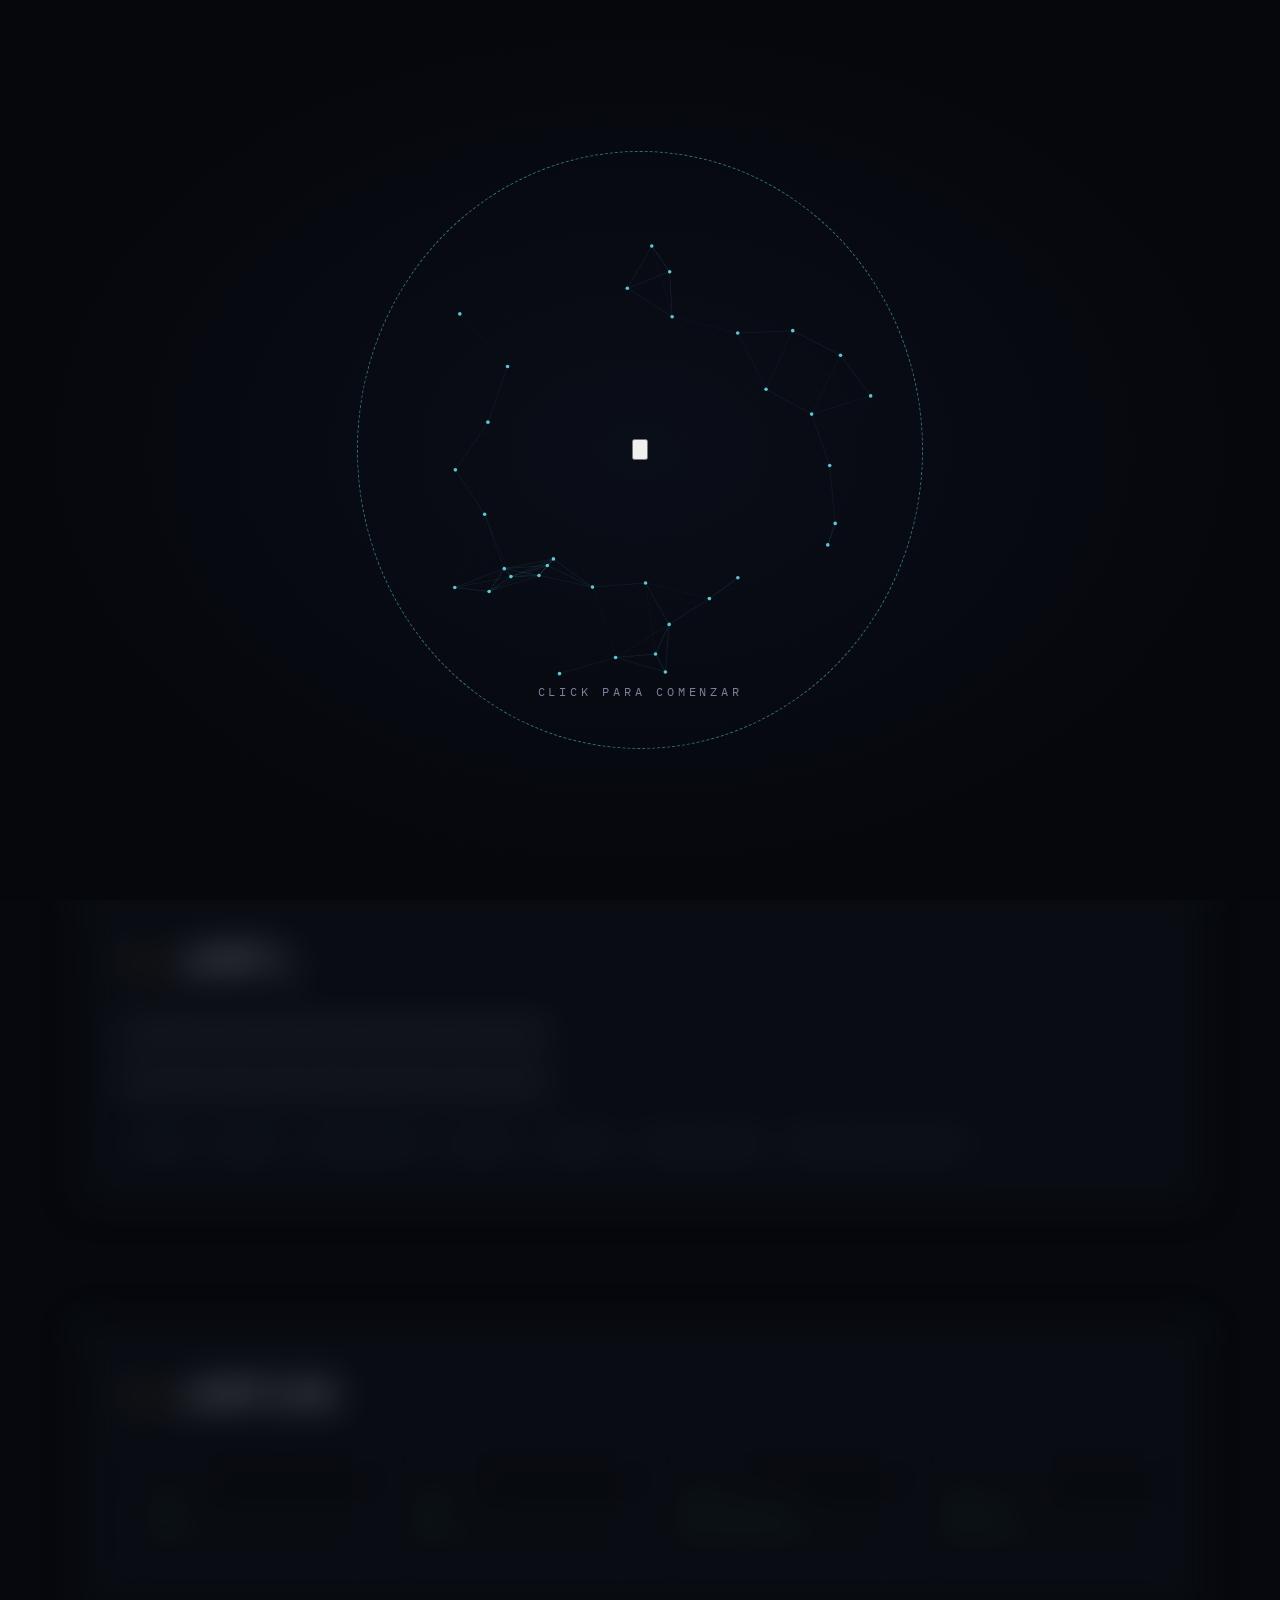
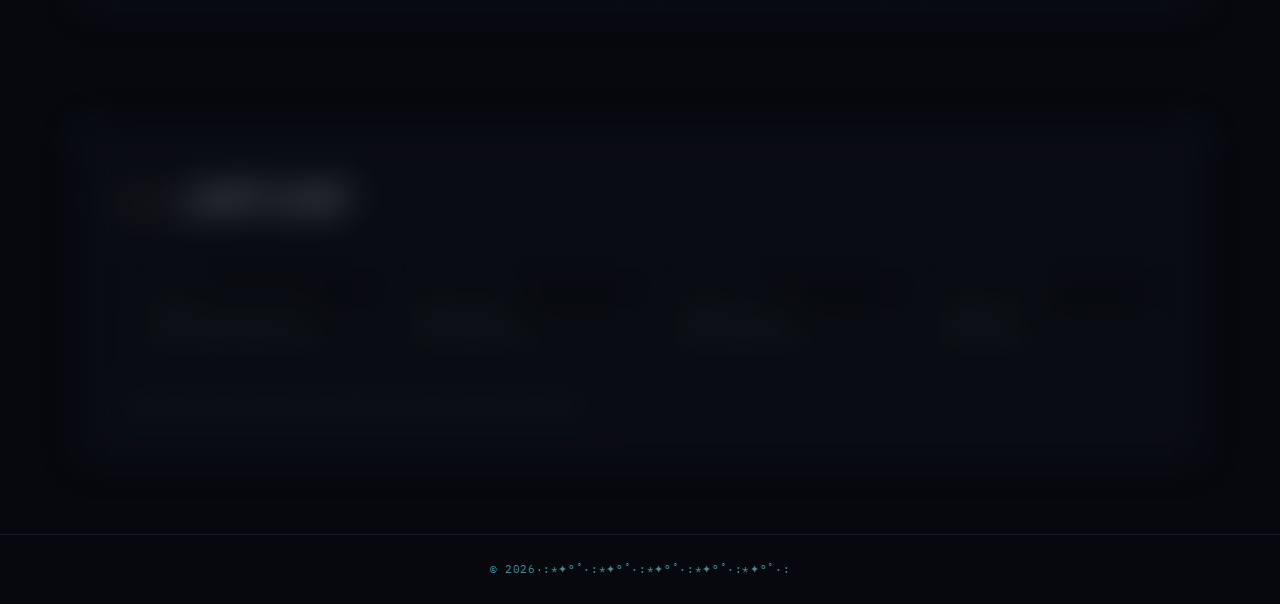
==== commit c8123f7d: "CIFRADO REAL: todo el contenido textual viaja cifrado con AES-256-GCM (Web Crypto) - el codigo fuent" ====
--- a/index.html
+++ b/index.html
@@ -30,7 +30,7 @@
     "author": { "@type": "Person", "name": "Attie" }
   }
   </script>
-  <link rel="stylesheet" href="css/style.min.css?v=m18" />
+  <link rel="stylesheet" href="css/style.min.css?v=m19" />
 </head>
 <body>
   <div class="grid-fondo" aria-hidden="true"></div>
@@ -45,9 +45,9 @@
   <div class="hud-scan" aria-hidden="true"></div>
   <div id="hud" aria-hidden="true">
     <span class="hud-punto"></span>
-    <span id="hud-forma">RED ACTIVA</span>
+    <span id="hud-forma"><span class="ce" data-c="XiRDqVXnLcxotj4l.wPg2IWsS5qjHIXuHWsadJCLR3B0sSnuTWmY=">·:*✦°˚·:*✦</span></span>
   </div>
-  <div id="hud-status" class="mono" aria-hidden="true">ESTADO: TRANQUILO · NODOS <span id="hud-nodos">--</span> · MODO SUAVE</div>
+  <div id="hud-status" class="mono" aria-hidden="true"><span class="ce" data-c="Z3ASD71/rwT3JmJK.LuV5Jpzp09M3A2uEoxn4uWD1kNBFFQAuJA8jhyU6KxeYcgQSYMwRoGsW">·:*✦°˚·:*✦°˚·:*✦°˚·:*✦°˚·</span><span id="hud-nodos">--</span><span class="ce" data-c="JbquQIKWMZ5cb0Ud.ifxmH8csRwYlUAheE1sxvTrRxSLF5LmYAO5UjDk=">·:*✦°˚·:*✦°˚</span></div>
 
   <div id="cine" aria-hidden="true">
     <div class="portal-escena">
@@ -75,12 +75,12 @@
     <div class="panel-fondo" data-cerrar></div>
     <aside class="panel-caja" role="dialog" aria-label="Configuraciones">
       <header class="panel-cab">
-        <span class="mono">CONFIGURACIONES</span>
+        <span class="mono"><span class="ce" data-c="9HOLwJzpfjhAZM2G.kmvg51S3wUx8lEwzSPQDmjBl5Ud6KhSuRXBKh+LqLA==">·:*✦°˚·:*✦°˚·:*</span></span>
         <button class="panel-x mono" type="button" data-cerrar aria-label="Cerrar">×</button>
       </header>
 
       <section class="panel-seccion">
-        <h3 class="mono">Color de acento</h3>
+        <h3 class="mono"><span class="ce" data-c="FLdWUU8EfZqj6hOz.J8lbo9I6B5Diu9EYJoEUhfd9KCymgzMHdHvc+6ZN2Q==">·:*✦°˚·:*✦°˚·:*</span></h3>
         <div class="muestras" role="group" aria-label="Color de acento">
           <button class="muestra activo" data-acento="cian" style="--mc:#67e8f9" aria-label="Cian" type="button"></button>
           <button class="muestra" data-acento="ambar" style="--mc:#fcd34d" aria-label="Ámbar" type="button"></button>
@@ -90,89 +90,77 @@
       </section>
 
       <section class="panel-seccion">
-        <h3 class="mono">Intensidad de efectos</h3>
+        <h3 class="mono"><span class="ce" data-c="3fXV0kDtr2H+/pNV.ctR09oHkg6jkenlGU93Qb/1QjGrewIMXdHbOpDqm3BMIYWOX4g==">·:*✦°˚·:*✦°˚·:*✦°˚·:*</span></h3>
         <div class="segmentado" role="group" aria-label="Intensidad de efectos">
-          <button class="seg activo" data-efectos="epico" type="button">ÉPICO</button>
-          <button class="seg" data-efectos="normal" type="button">NORMAL</button>
-          <button class="seg" data-efectos="off" type="button">OFF</button>
+          <button class="seg activo" data-efectos="epico" type="button"><span class="ce" data-c="nsS7gPLqvkdgV0Aa.JawzCFY6iknnMUZdxRxX//kFqWdnmg==">·:*✦°</span></button>
+          <button class="seg" data-efectos="normal" type="button"><span class="ce" data-c="b7PotWcRHTyHoJ13.b/AKUbRHiqr5YQLJevimhCSbrOIljw==">·:*✦°˚</span></button>
+          <button class="seg" data-efectos="off" type="button"><span class="ce" data-c="ifVFNk6yM0p5FJRw.5BEJBAmsNS8wXTRXeTLm+14LdQ==">·:*</span></button>
         </div>
-        <p class="panel-nota mono">épico = todo · normal = ligero · off = estático</p>
-      </section>
-
-      <section class="panel-seccion">
-        <h3 class="mono">Velocidad del ciclo</h3>
+        <p class="panel-nota mono"><span class="ce" data-c="0m32dM91WFSDiH6H.o493cliv6nvvACM/QoQffmv22pctf6e0EoeNpV9Euh8d37CQGF3p/UBYh+T8FdltlK2B8hdfjECn/pWpPjbFCtUiSQ==">·:*✦°˚·:*✦°˚·:*✦°˚·:*✦°˚·:*✦°˚·:*✦°˚·:*✦°˚·:*✦°</span></p>
+      </section>
+
+      <section class="panel-seccion">
+        <h3 class="mono"><span class="ce" data-c="2CQAHwQAF7Qe4cmG.Z5PCnLMEF9AIzkTehrVx7kujXdtd+24Ecnts04vmNOFlLys=">·:*✦°˚·:*✦°˚·:*✦°˚·</span></h3>
         <div class="segmentado" role="group" aria-label="Velocidad del ciclo">
-          <button class="seg" data-velocidad-btn="lenta" type="button">LENTA</button>
-          <button class="seg activo" data-velocidad-btn="normal" type="button">NORMAL</button>
-          <button class="seg" data-velocidad-btn="rapida" type="button">RÁPIDA</button>
+          <button class="seg" data-velocidad-btn="lenta" type="button"><span class="ce" data-c="U/xi3PPGi4mnmRQv.DepO8sG7N2PfjKpz9KnrH8yxMkkZ">·:*✦°</span></button>
+          <button class="seg activo" data-velocidad-btn="normal" type="button"><span class="ce" data-c="eklvG6mg2Ciu240o.hu1G3V842rtaZWZYqXlqAdz6/cysdA==">·:*✦°˚</span></button>
+          <button class="seg" data-velocidad-btn="rapida" type="button"><span class="ce" data-c="HL/zmpB2C33l8gkt.DPy/ycGZz2Vfhz7rIoVlFejaDavWeUA=">·:*✦°˚</span></button>
         </div>
-        <p class="panel-nota mono">atajos: F formar · E explotar · D disparos · doble clic = sobrecarga</p>
-      </section>
-
-      <section class="panel-seccion">
-        <h3 class="mono">Fondo animado</h3>
+        <p class="panel-nota mono"><span class="ce" data-c="5Ck8o9hvu5Tfj0x1.VxJLY/qD4Ajcl1h056NLI/j6wN4h+xY6dR08taFi9pr4O7Kfslpx78yqbso5bBzL0yyQzTDbt724o7ucqzaNwhkFTYRjib87VMbggOx8UYxT3MBWbTFC">·:*✦°˚·:*✦°˚·:*✦°˚·:*✦°˚·:*✦°˚·:*✦°˚·:*✦°˚·:*✦°˚·:*✦°˚·:</span></p>
+      </section>
+
+      <section class="panel-seccion">
+        <h3 class="mono"><span class="ce" data-c="vFYUTj7Uv9KejM1s.FDPyqxyAsXSmvCcKAE01P//dg+/TnbOMQKKFzb8=">·:*✦°˚·:*✦°˚·</span></h3>
         <label class="interruptor">
           <input type="checkbox" id="cfg-fondo" checked />
           <span class="riel"><span class="perilla"></span></span>
-          <span class="mono etiqueta-int">figuras geométricas</span>
+          <span class="mono etiqueta-int"><span class="ce" data-c="IW4IT9/P0PGTycv1.m+UZ9sLFoHSbGuPZ4vpOA0WOMr1luGqGS2YQRMZZFmczh03s">·:*✦°˚·:*✦°˚·:*✦°˚·</span></span>
         </label>
       </section>
     </aside>
   </div>
 
   <header class="barra">
-    <a class="marca mono" href="#top">ATTIE</a>
+    <a class="marca mono" href="#top"><span class="ce" data-c="qrEc8nShk1EUoQxF.7HB4wys2jO4742ckVJbFNWcFDV9u">·:*✦°</span></a>
     <nav class="barra-nav mono" aria-label="Secciones">
-      <a href="#fig01">Sobre mí</a>
-      <a href="#fig02">Mis gustos</a>
-      <a href="#fig03">Ahora mismo</a>
+      <a href="#fig01"><span class="ce" data-c="TVllvv0EEP1j5PHk.2D4U51+9snwRqOx4BcgdUHkOAP3EdyhiOw==">·:*✦°˚·:</span></a>
+      <a href="#fig02"><span class="ce" data-c="UmxSRp7FlkE7ZOYJ.g+w9pFSGpPX6cDm9iyA9o8chANa6/sJouZI=">·:*✦°˚·:*✦</span></a>
+      <a href="#fig03"><span class="ce" data-c="WcR7T8pCU8BC8115.lWmg3ZdTL4g8exc601YBR9hONCpgz670AgIW">·:*✦°˚·:*✦°</span></a>
     </nav>
   </header>
 
   <main id="contenido">
     <section class="hero" id="top">
-      <p class="hero-exp mono">BIENVENIDO A MI RINCÓN<span class="term-cursor" aria-hidden="true"></span></p>
+      <p class="hero-exp mono"><span class="ce" data-c="tI8hq7OuqNmPRshi.l6QxxYp2+mW8LZDbYzlx5gi83zG/vL6gcakW/1iW//a8O/40G5B8">·:*✦°˚·:*✦°˚·:*✦°˚·:*✦</span><span class="term-cursor" aria-hidden="true"></span></p>
       <div class="hero-zona-titulo">
         <span class="aro aro-1" aria-hidden="true"></span>
         <span class="aro aro-2" aria-hidden="true"></span>
-        <h1 class="hero-titulo">ATTIE</h1>
-      </div>
-      <p class="hero-def">
-        Esta es mi esquina de internet. Sin prisa y sin motivo:
-        solo un lugar tranquilo para compartir lo que me gusta,
-        lo que escucho y lo que voy descubriendo por el camino.
-      </p>
+        <h1 class="hero-titulo"><span class="ce" data-c="TJHj4R+6NV5Tro/Q.czVkurwqiwge8lzIX2eoMUQ4eLX4">·:*✦°</span></h1>
+      </div>
+      <p class="hero-def"><span class="ce" data-c="xbO+OkjzHU+JN0L1.Zh7dbeYUFp21bvrUooflPnA7sxugpOw0eQIra1ZeEE8gxT6TkOSa2JUwBWQRXtymeKiuNyrFubQR1btP0h/DWz50iUx90KdEwDy2rOxprxcIzvchcRIqHPkeZj/yTTnrlso4YpupHEuNXpqOzQ75zyGsVk+z3HZaBVeN0BuJOH7zsSETVVeKhLanDyTJIuehRuaDqVZ9eqG/ZP97HhrXnE/jX9QogUQRauUe7GFmFZGr4K8iTQWF">·:*✦°˚·:*✦°˚·:*✦°˚·:*✦°˚·:*✦°˚·:*✦°˚·:*✦°˚·:*✦°˚·:*✦°˚·:</span></p>
       <div class="hero-acciones">
-        <a class="btn principal" href="#fig01">Conóceme ↓</a>
-        <a class="btn" href="#fig02">Mis gustos ✦</a>
+        <a class="btn principal" href="#fig01"><span class="ce" data-c="HBLQO/DBIB1mGELm.ZrISZndYRdG4kfHSzaeqlME7G9gIS2ygFR0FdDg=">·:*✦°˚·:*✦</span></a>
+        <a class="btn" href="#fig02"><span class="ce" data-c="3301Iep0sPpGBuZl.uVjNuzGK/iQc+WSawLl7Fnpi8U4DB1k8oIg/77DW">·:*✦°˚·:*✦°˚</span></a>
       </div>
     </section>
 
     <section class="figura reveal" id="fig01">
       <header class="figura-cab">
         <span class="fig-num mono">01</span>
-        <h2>Sobre mí</h2>
+        <h2><span class="ce" data-c="Huy71uFx3NJtc4h6.f5XkCE5NrqNe+WBYsIHP+4gWJ4WyADvUaw==">·:*✦°˚·:</span></h2>
         <span class="fig-linea" aria-hidden="true"></span>
       </header>
       <div class="figura-cuerpo">
-        <p>
-          Soy Attie. Me considero una persona curiosa: de las que se quedan
-          mirando un atardecer completo, se aprenden la letra de todas las
-          canciones y siempre tienen una pregunta a media conversación.
-        </p>
-        <p>
-          No tengo un gran discurso ni un plan perfecto. Me gusta vivir
-          tranquilo, rodeado de música buena, café tibio y gente que hace
-          reír. Creo que los días pequeños son los que se recuerdan más.
-        </p>
+        <p><span class="ce" data-c="lFffST2kXaX6grU6.VVSLJuMgDlBCpw4JJmS3zCuuXbqYs/[base64]">·:*✦°˚·:*✦°˚·:*✦°˚·:*✦°˚·:*✦°˚·:*✦°˚·:*✦°˚·:*✦°˚·:*✦°˚·:</span></p>
+        <p><span class="ce" data-c="KEPCEGzvcwk+jYPb.i6HPpIiw7CbseFajPIR/UoM6HtgZFDVItKh1/[base64]/T0db1Y8GSWEd4t7Cy">·:*✦°˚·:*✦°˚·:*✦°˚·:*✦°˚·:*✦°˚·:*✦°˚·:*✦°˚·:*✦°˚·:*✦°˚·:</span></p>
         <ul class="chips mono" aria-label="Cosas que quiero">
-          <li>Café</li>
-          <li>Música</li>
-          <li>Fotografía</li>
-          <li>Viajes</li>
-          <li>Libros</li>
-          <li>Atardeceres</li>
-          <li>Buena conversación</li>
+          <li><span class="ce" data-c="q0CJtLJ+3DO77kNd.TRuC5l4f8+//kdhtrnA1DfN9HtKJ">·:*✦</span></li>
+          <li><span class="ce" data-c="KrqZxbnh4WgN3IOJ.3XGz/PqRodIV1/jo9Eb09Yg74g5HpFc=">·:*✦°˚</span></li>
+          <li><span class="ce" data-c="Mc2nVFwPZOH/OkYk.QCEmVZZegh3lcpk7IVIaRAui6I75rqJpK9nd">·:*✦°˚·:*✦</span></li>
+          <li><span class="ce" data-c="zv2rgytfCAIZemFL.tW2SnS9JgOOB4nzhyIRXQXwLdnKk7w==">·:*✦°˚</span></li>
+          <li><span class="ce" data-c="/l173JURezpCxbxo.YZhGxROcoF1X9ateA+nwdZT2PEVcwg==">·:*✦°˚</span></li>
+          <li><span class="ce" data-c="ZweOSfBZ8Js1sEl8.BhFE0jYNN6N5giINax+V6mmwom1NRRNjxOnm">·:*✦°˚·:*✦°</span></li>
+          <li><span class="ce" data-c="hYXJclS1gNR0r5Yd.mocluneoZY9ZBiJyrsInwEFbLwpGeBt7U5HjdDkLX8BvgBA=">·:*✦°˚·:*✦°˚·:*✦°˚</span></li>
         </ul>
       </div>
     </section>
@@ -180,29 +168,29 @@
     <section class="figura reveal" id="fig02">
       <header class="figura-cab">
         <span class="fig-num mono">02</span>
-        <h2>Mis gustos</h2>
+        <h2><span class="ce" data-c="8rUgwnxFDgC7qiGO.eLdJBgHsw2xWD0erInvXrvdPgNMT8W8/RQ0=">·:*✦°˚·:*✦</span></h2>
         <span class="fig-linea" aria-hidden="true"></span>
       </header>
       <div class="panel-datos">
         <article class="tarjeta-dato reveal">
-          <small class="mono">siempre</small>
-          <strong>Música</strong>
-          <span>hay una canción para cada momento del día — y para los que no</span>
-        </article>
-        <article class="tarjeta-dato reveal">
-          <small class="mono">despacio</small>
-          <strong>Caminar</strong>
-          <span>sin destino fijo: la mejor manera de ordenar las ideas</span>
-        </article>
-        <article class="tarjeta-dato reveal">
-          <small class="mono">de noche</small>
-          <strong>Series y películas</strong>
-          <span>esa que ya vi diez veces siempre gana otra oportunidad</span>
-        </article>
-        <article class="tarjeta-dato reveal">
-          <small class="mono">aprendiendo</small>
-          <strong>Fotografía</strong>
-          <span>atrapar la luz de las cosas simples antes de que pase</span>
+          <small class="mono"><span class="ce" data-c="3VkN7XNHlL88PfyZ.AzGQ7WrK9uz9Rn/BbHrzars5p6y2Eoo=">·:*✦°˚·</span></small>
+          <strong><span class="ce" data-c="g/BbsZ5AbfMntYVo.DbLwyPENLC3Fy5+dDGM7ulHeHgx7n7g=">·:*✦°˚</span></strong>
+          <span><span class="ce" data-c="jHBJtf4Gfj/iIjWL.2S62iIr16d21vEz7kB+cvb4W/JQFIu3n3duB1lP7smlLYmc6AtN0i3NlBJw6AXUpRbq9YjJcIutM3khjT5XAdHmwTuC6QP/kXSGgJz1gqmxy">·:*✦°˚·:*✦°˚·:*✦°˚·:*✦°˚·:*✦°˚·:*✦°˚·:*✦°˚·:*✦°˚·:*✦°˚·:</span></span>
+        </article>
+        <article class="tarjeta-dato reveal">
+          <small class="mono"><span class="ce" data-c="c96q0H6D9Hivb/dn.hVnb1h2BpO/BJflC1866gwbaWNB5/HUO">·:*✦°˚·:</span></small>
+          <strong><span class="ce" data-c="OUtW4lUkIc4BE5sf.OqcAmXIf8UVFOnRdnEMVnJAq/tF5Fo4=">·:*✦°˚·</span></strong>
+          <span><span class="ce" data-c="rcMlMVzoE3X+f89r.Wg70Rfe1EG51zOx6ox7U2F23qx+LT9aa8KgmmHj0xyLIz2KpY9glHSJ7k1iIkL2DwEsQSU+9ZZ6WCrQFFlGZYG+TUzoxkQ==">·:*✦°˚·:*✦°˚·:*✦°˚·:*✦°˚·:*✦°˚·:*✦°˚·:*✦°˚·:*✦°˚·:*✦°˚</span></span>
+        </article>
+        <article class="tarjeta-dato reveal">
+          <small class="mono"><span class="ce" data-c="gtjzyekMRzXsrbrf.lhNozkEAyHXrD+lPqWC8P1o9dc7LyWnt">·:*✦°˚·:</span></small>
+          <strong><span class="ce" data-c="MXKsv9c+GcCLGVGi.hEtby7muAVzYRmQfNvJ+78EUieopnUIF5xThwgN5nBheeEI=">·:*✦°˚·:*✦°˚·:*✦°˚</span></strong>
+          <span><span class="ce" data-c="daENYQbXYRF7278H.FDgqAkj7TOI6fxTbVRojwbKGJQUCiNM/+VAyY8rbXb2y3ykUKOTnE7IkaE+CBlljpv2GsRrdPZOolqt7qjz4qxemsaTwMw==">·:*✦°˚·:*✦°˚·:*✦°˚·:*✦°˚·:*✦°˚·:*✦°˚·:*✦°˚·:*✦°˚·:*✦°˚</span></span>
+        </article>
+        <article class="tarjeta-dato reveal">
+          <small class="mono"><span class="ce" data-c="CAQH1rNJ40ODn9U2.eMzU/d0+mXtSR7olMryjfsw6uUtrofgiIPZW">·:*✦°˚·:*✦°</span></small>
+          <strong><span class="ce" data-c="9gxWi7jfbrgELeph.8G3aBeEfCXNM/vRszqOeNtMneOFmePovcd4L">·:*✦°˚·:*✦</span></strong>
+          <span><span class="ce" data-c="w7gg1raoqnFEA5bd.W1mYQycl0skzSJiyb8GqZPWnuNrpHxR1u7zzaPvwtNHEceTjvtuBNpYgG1jDesbK0XWB7n/OWgJvZ0nu1Df8O9sU02yJ">·:*✦°˚·:*✦°˚·:*✦°˚·:*✦°˚·:*✦°˚·:*✦°˚·:*✦°˚·:*✦°˚·:*✦°</span></span>
         </article>
       </div>
     </section>
@@ -210,41 +198,39 @@
     <section class="figura reveal" id="fig03">
       <header class="figura-cab">
         <span class="fig-num mono">03</span>
-        <h2>Ahora mismo</h2>
+        <h2><span class="ce" data-c="Vx27nDxpjlqm9VAw.4WCqVkldPlUHQ2YKm8pLwK068ayWq4Th9btC">·:*✦°˚·:*✦°</span></h2>
         <span class="fig-linea" aria-hidden="true"></span>
       </header>
       <div class="panel-datos">
         <article class="tarjeta-dato reveal">
-          <small class="mono">leyendo</small>
-          <strong>Lo que caiga en mis manos</strong>
-          <span>más por curiosidad que por lista pendiente</span>
-        </article>
-        <article class="tarjeta-dato reveal">
-          <small class="mono">escuchando</small>
-          <strong>Listas infinitas</strong>
-          <span>de lo acústico a lo ruidoso según el día</span>
-        </article>
-        <article class="tarjeta-dato reveal">
-          <small class="mono">planeando</small>
-          <strong>Un viaje sin fecha</strong>
-          <span>ver el mar de nuevo siempre está en la agenda</span>
-        </article>
-        <article class="tarjeta-dato reveal">
-          <small class="mono">disfrutando</small>
-          <strong>Lo cotidiano</strong>
-          <span>mañanas lentas, lluvia y pan recién hecho</span>
-        </article>
-      </div>
-      <p class="nota-contacto mono">
-        Si quieres saludar, búscame como @attie dondequiera que estés.
-      </p>
+          <small class="mono"><span class="ce" data-c="cXO0yJYJz1mt4JTn.Sr5Ufl8c3oWq8zZT24wKqvOBbhD5J2o=">·:*✦°˚·</span></small>
+          <strong><span class="ce" data-c="SjDqqW/UG7wFHLfD.zRS6QnS/aEHZcEMQJoDLeqztlBbW4sZCQpZgA1rsbtw/KaOyoIvzSKc=">·:*✦°˚·:*✦°˚·:*✦°˚·:*✦°˚·</span></strong>
+          <span><span class="ce" data-c="AZArxgKSUWczXYH3.jUPrLlJ4F4n90eHVamZqLENQAY0+Xbe2fhiRqFflS12sCz3ShXQI8jLv0w3fAAqMURIrG3+rQU1c12c=">·:*✦°˚·:*✦°˚·:*✦°˚·:*✦°˚·:*✦°˚·:*✦°˚·:*✦°˚</span></span>
+        </article>
+        <article class="tarjeta-dato reveal">
+          <small class="mono"><span class="ce" data-c="EiN8w+JpwDfljM/W.9frdZG403MaN0uTzIn2WoXWxkvgNnDNycu0=">·:*✦°˚·:*✦</span></small>
+          <strong><span class="ce" data-c="VNe9X0E8+UB8GU3x.jB6ZnuqibT887B2RMvJqDx0zK9r5/yOf8otSJ2g7DZM=">·:*✦°˚·:*✦°˚·:*✦</span></strong>
+          <span><span class="ce" data-c="Di9bATMck5r2MNgR.nQBK84Dt6EWTDG94vkrMmECFZnb4C7m1lYgn5zeftBsCSgA8bgDeBVVgnXJxKzFHZOOWy8+Z71NP9nQ=">·:*✦°˚·:*✦°˚·:*✦°˚·:*✦°˚·:*✦°˚·:*✦°˚·:*✦</span></span>
+        </article>
+        <article class="tarjeta-dato reveal">
+          <small class="mono"><span class="ce" data-c="rvHSKeHvN4yU2E8I.zCyGhfdIV3PTABY14BPsFGPtsAC8iJkk0A==">·:*✦°˚·:*</span></small>
+          <strong><span class="ce" data-c="FxyVbCQT0SCM+4QR.KUuvo4DcTjyf7otCc9KUN1ibQYt2gByivfP6Tk+roE6/CQ==">·:*✦°˚·:*✦°˚·:*✦°˚</span></strong>
+          <span><span class="ce" data-c="1OYfDndf4dEzjksf.8lc6tqXjayHH2UeDZPTMn5lYFfJqBghXJbZMXI1pxUgczRk6pWr2+0lF9l16bMZ2vxRRHqZAX6vdtq6fW7E=">·:*✦°˚·:*✦°˚·:*✦°˚·:*✦°˚·:*✦°˚·:*✦°˚·:*✦°˚·:*</span></span>
+        </article>
+        <article class="tarjeta-dato reveal">
+          <small class="mono"><span class="ce" data-c="S48/p4izQUUSnrOt.8e6kl1kals+PpRD9EahRTslr/qSlhQ1JNk7m">·:*✦°˚·:*✦°</span></small>
+          <strong><span class="ce" data-c="7/03quelAAt19jrR.lLRCbbb1NyZqrj1vEfUVLHIfdQY1R13oaPxTsg==">·:*✦°˚·:*✦°˚</span></strong>
+          <span><span class="ce" data-c="w2nTNR3A7SqGtD0R.9sCZd+FYLtsUZA1Ch5A2tj68mVzzorWxoLWrh5/Yie7jk9zNkvLYv1Yv7+ApHTVvBj/3OMT8Z03OAzY=">·:*✦°˚·:*✦°˚·:*✦°˚·:*✦°˚·:*✦°˚·:*✦°˚·:*✦°</span></span>
+        </article>
+      </div>
+      <p class="nota-contacto mono"><span class="ce" data-c="ND8ImYP7xoIMYyKr.W7mIGHTlhnuC6Ck4kSpgq7q5PVS2+PUfkyVS7vQ4j0WKmuP9gDd4CbLOR23uVTI+WxRxvciLguYYpPT9khJkr0qhfnARDnAzXw8rrvPqD10=">·:*✦°˚·:*✦°˚·:*✦°˚·:*✦°˚·:*✦°˚·:*✦°˚·:*✦°˚·:*✦°˚·:*✦°˚·:</span></p>
     </section>
   </main>
 
   <footer class="pie mono">
-    <span>© <span id="anio">2026</span> ATTIE · hecho con calma y cariño</span>
+    <span>© <span id="anio">2026</span><span class="ce" data-c="zH0LVr0eO/1k4psr.nzGisDjb/HTritCxAW0K53FIDmZ+AODidS8ZwOj4vJ2Clou+E3Q/AVL/BEFJrsRFJIQ=">·:*✦°˚·:*✦°˚·:*✦°˚·:*✦°˚·:*✦°˚·:</span></span>
   </footer>
 
-  <script src="js/main.min.js?v=m18"></script>
+  <script src="js/main.min.js?v=m19"></script>
 </body>
 </html>
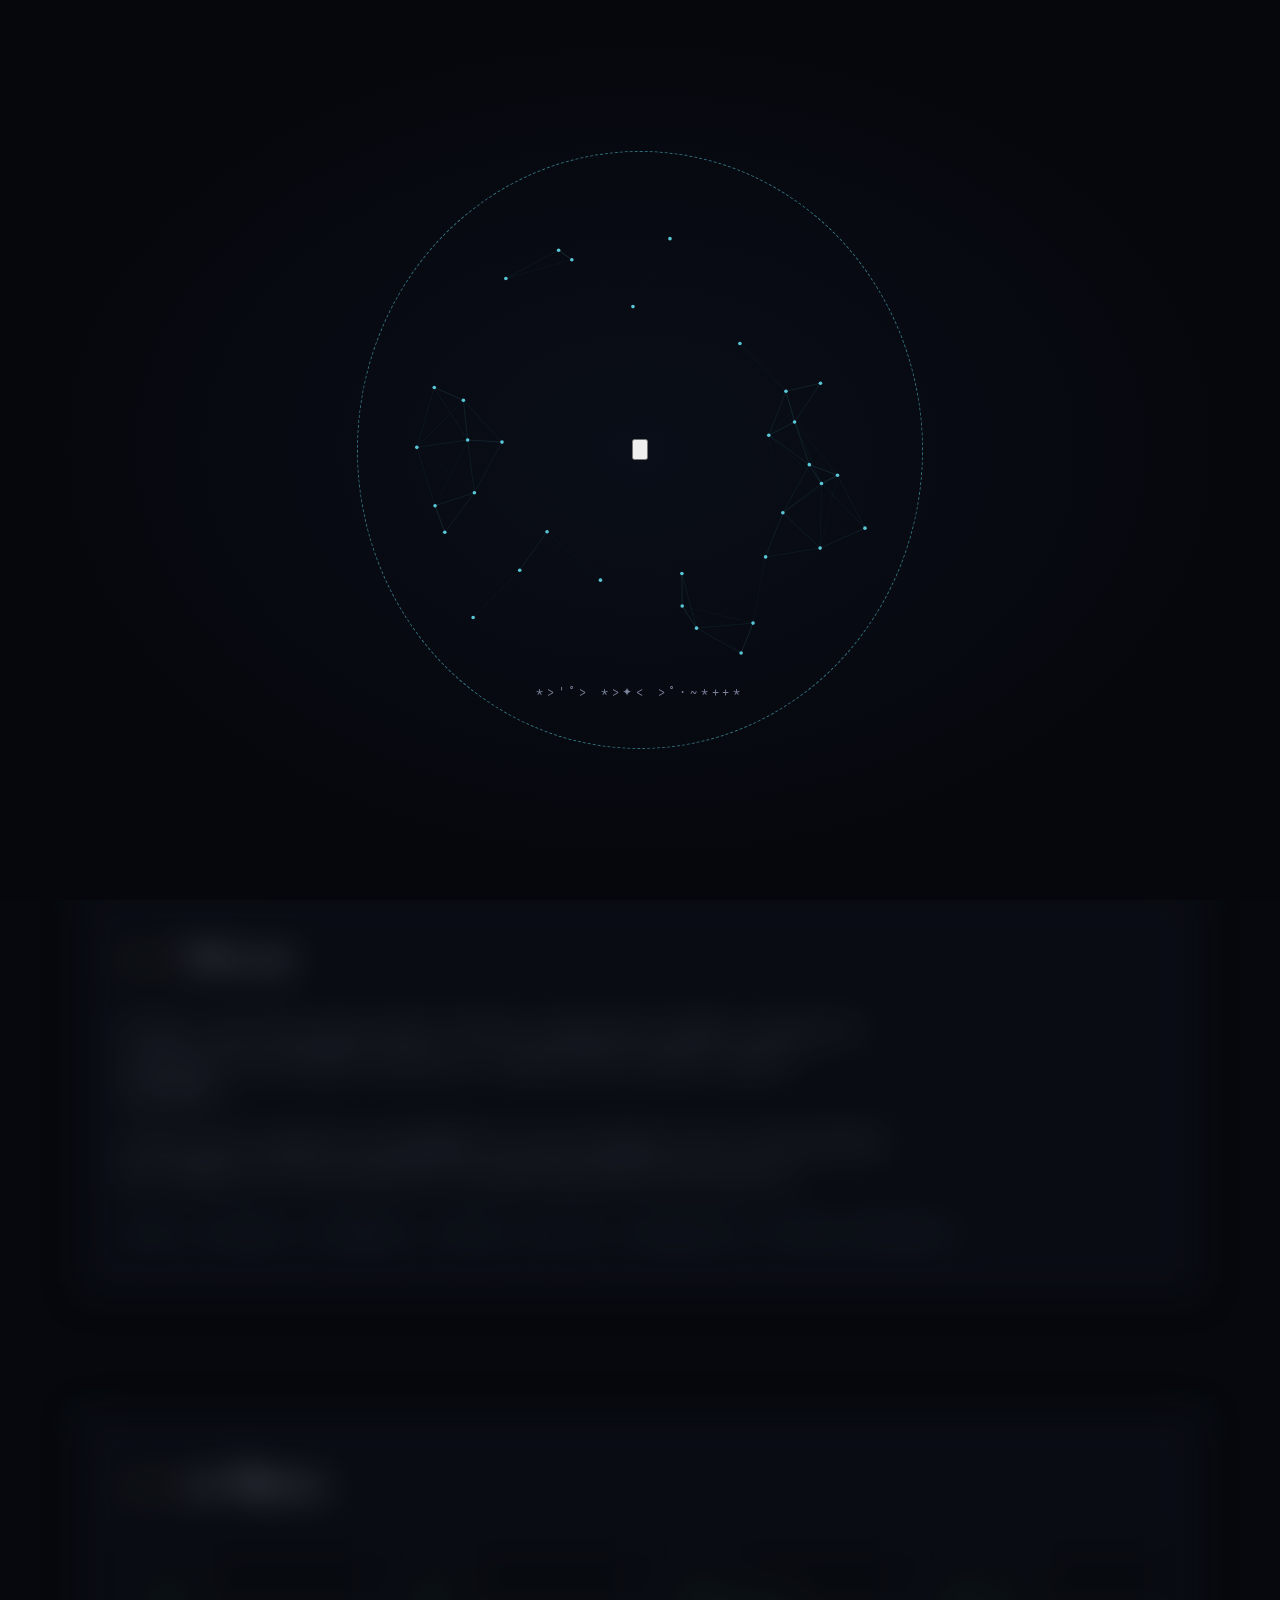
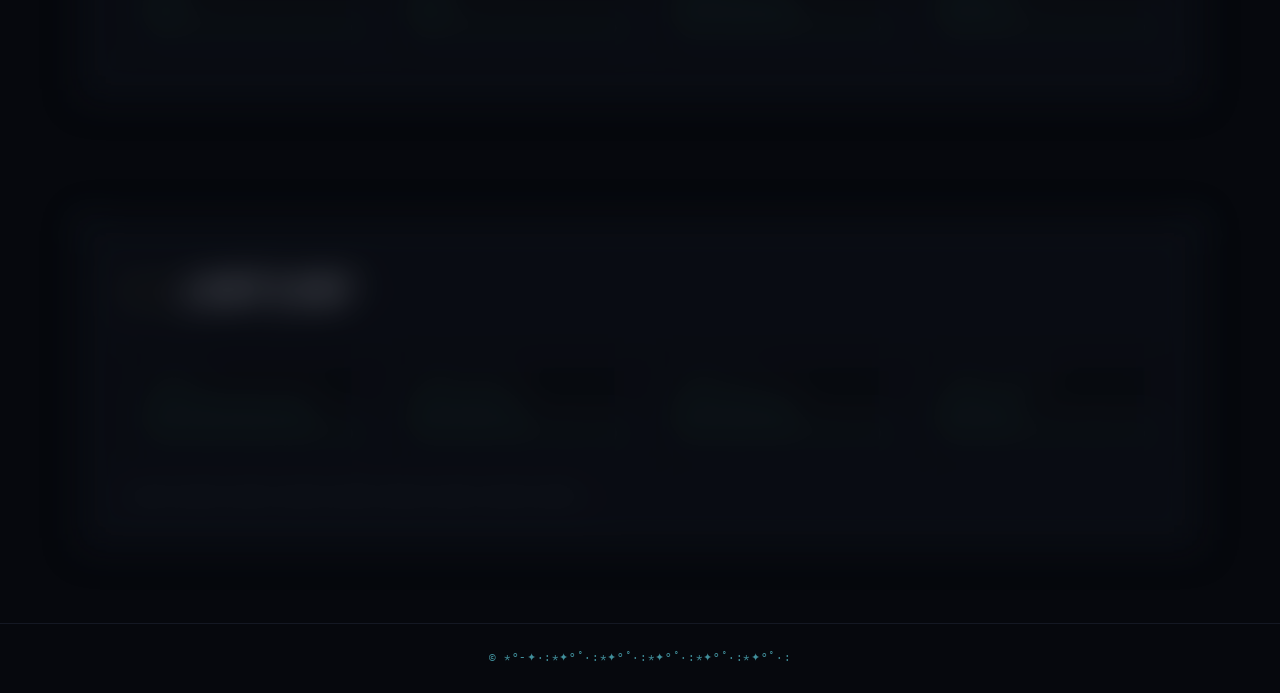
==== commit 46934b3b: "DESENCRIPTADO DE UNA: el texto ya no espera al tutorial - se descifra y revela inmediatamente al car" ====
--- a/index.html
+++ b/index.html
@@ -30,7 +30,7 @@
     "author": { "@type": "Person", "name": "Attie" }
   }
   </script>
-  <link rel="stylesheet" href="css/style.min.css?v=m19" />
+  <link rel="stylesheet" href="css/style.min.css?v=m20" />
 </head>
 <body>
   <div class="grid-fondo" aria-hidden="true"></div>
@@ -231,6 +231,6 @@
     <span>© <span id="anio">2026</span><span class="ce" data-c="zH0LVr0eO/1k4psr.nzGisDjb/HTritCxAW0K53FIDmZ+AODidS8ZwOj4vJ2Clou+E3Q/AVL/BEFJrsRFJIQ=">·:*✦°˚·:*✦°˚·:*✦°˚·:*✦°˚·:*✦°˚·:</span></span>
   </footer>
 
-  <script src="js/main.min.js?v=m19"></script>
+  <script src="js/main.min.js?v=m20"></script>
 </body>
 </html>
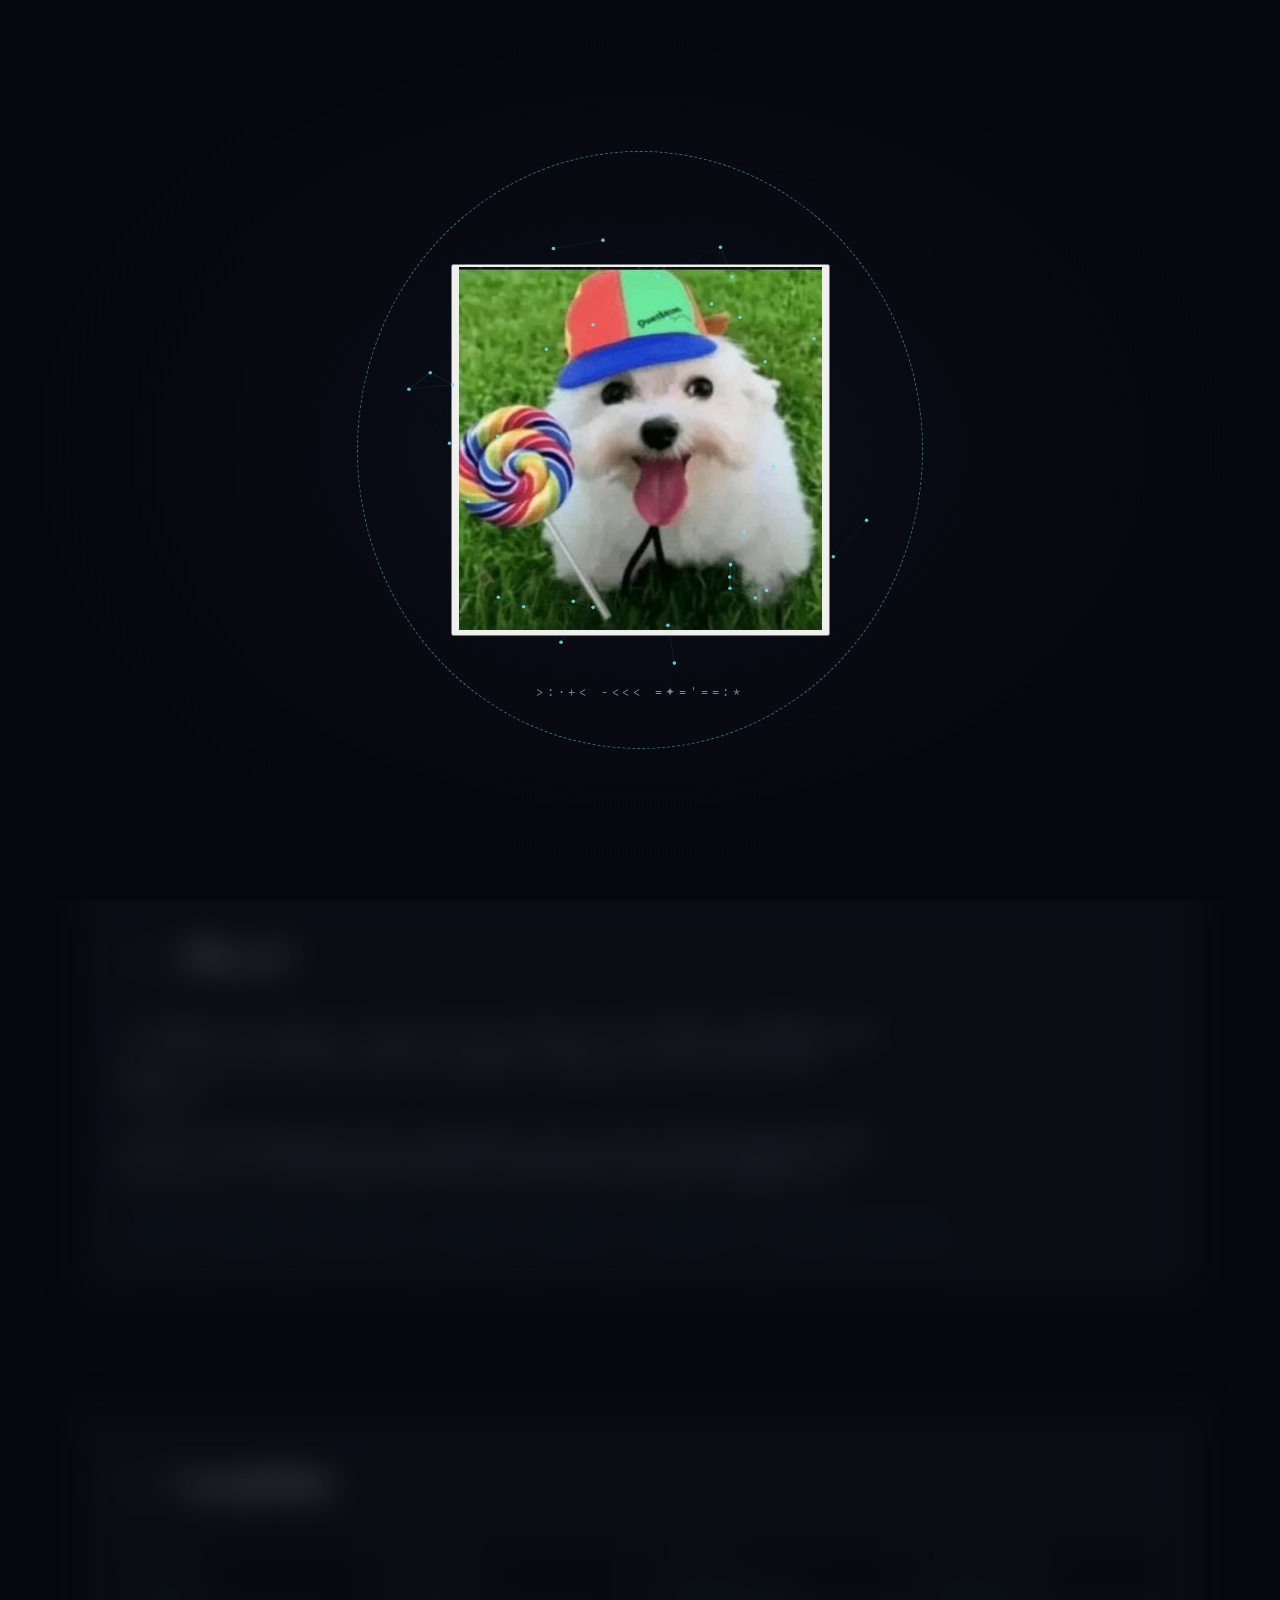
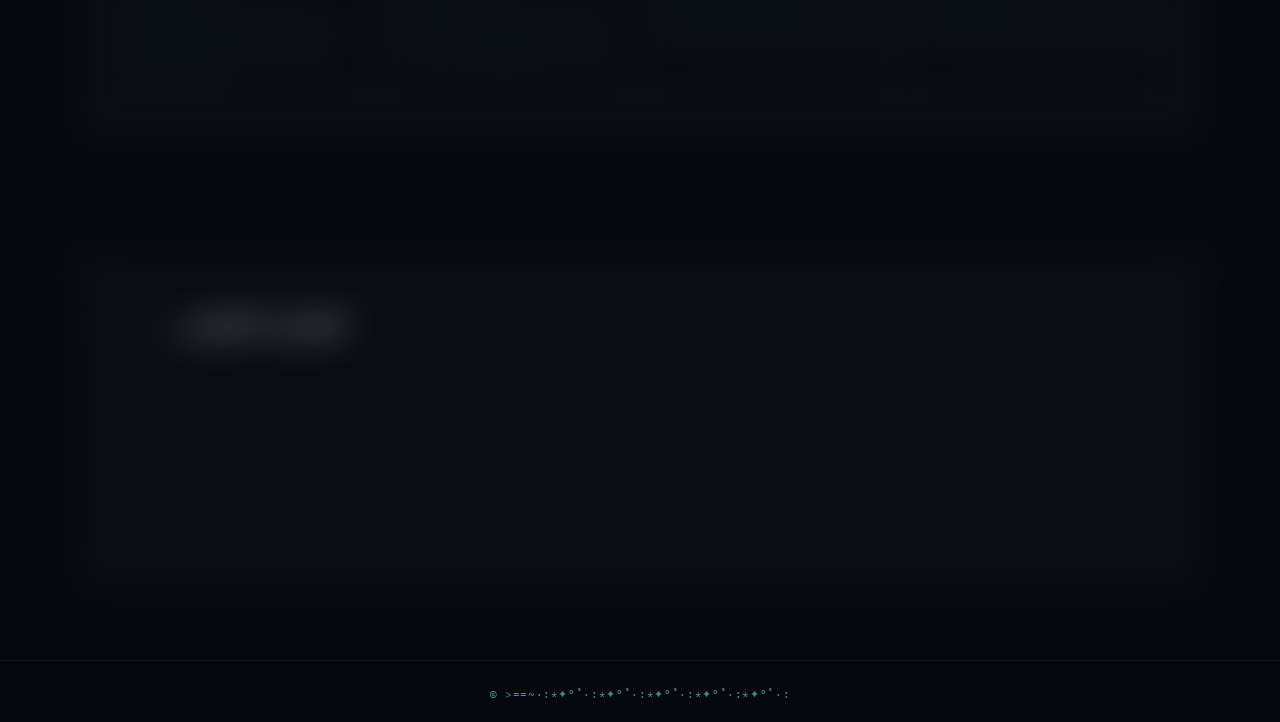
==== commit 9e76f295: "FOTO REAL en el portal: foto.webp del usuario como perfil central rodeado de nodos (112KB webp, fall" ====
--- a/index.html
+++ b/index.html
@@ -30,7 +30,7 @@
     "author": { "@type": "Person", "name": "Attie" }
   }
   </script>
-  <link rel="stylesheet" href="css/style.min.css?v=m20" />
+  <link rel="stylesheet" href="css/style.min.css?v=m21" />
 </head>
 <body>
   <div class="grid-fondo" aria-hidden="true"></div>
@@ -54,7 +54,7 @@
       <canvas id="portal-lienzo"></canvas>
       <button id="portal-foto" type="button" aria-label="Comenzar el recorrido">
         <span class="portal-anillo" aria-hidden="true"></span>
-        <img src="assets/foto.jpg" alt="" onerror="this.onerror=null;this.src='assets/avatar.svg';" />
+        <img src="assets/foto.webp" alt="Foto de Attie" onerror="this.onerror=null;this.src='assets/avatar.svg';" />
       </button>
       <p class="portal-msg mono">CLICK PARA COMENZAR</p>
     </div>
@@ -231,6 +231,6 @@
     <span>© <span id="anio">2026</span><span class="ce" data-c="zH0LVr0eO/1k4psr.nzGisDjb/HTritCxAW0K53FIDmZ+AODidS8ZwOj4vJ2Clou+E3Q/AVL/BEFJrsRFJIQ=">·:*✦°˚·:*✦°˚·:*✦°˚·:*✦°˚·:*✦°˚·:</span></span>
   </footer>
 
-  <script src="js/main.min.js?v=m20"></script>
+  <script src="js/main.min.js?v=m21"></script>
 </body>
 </html>
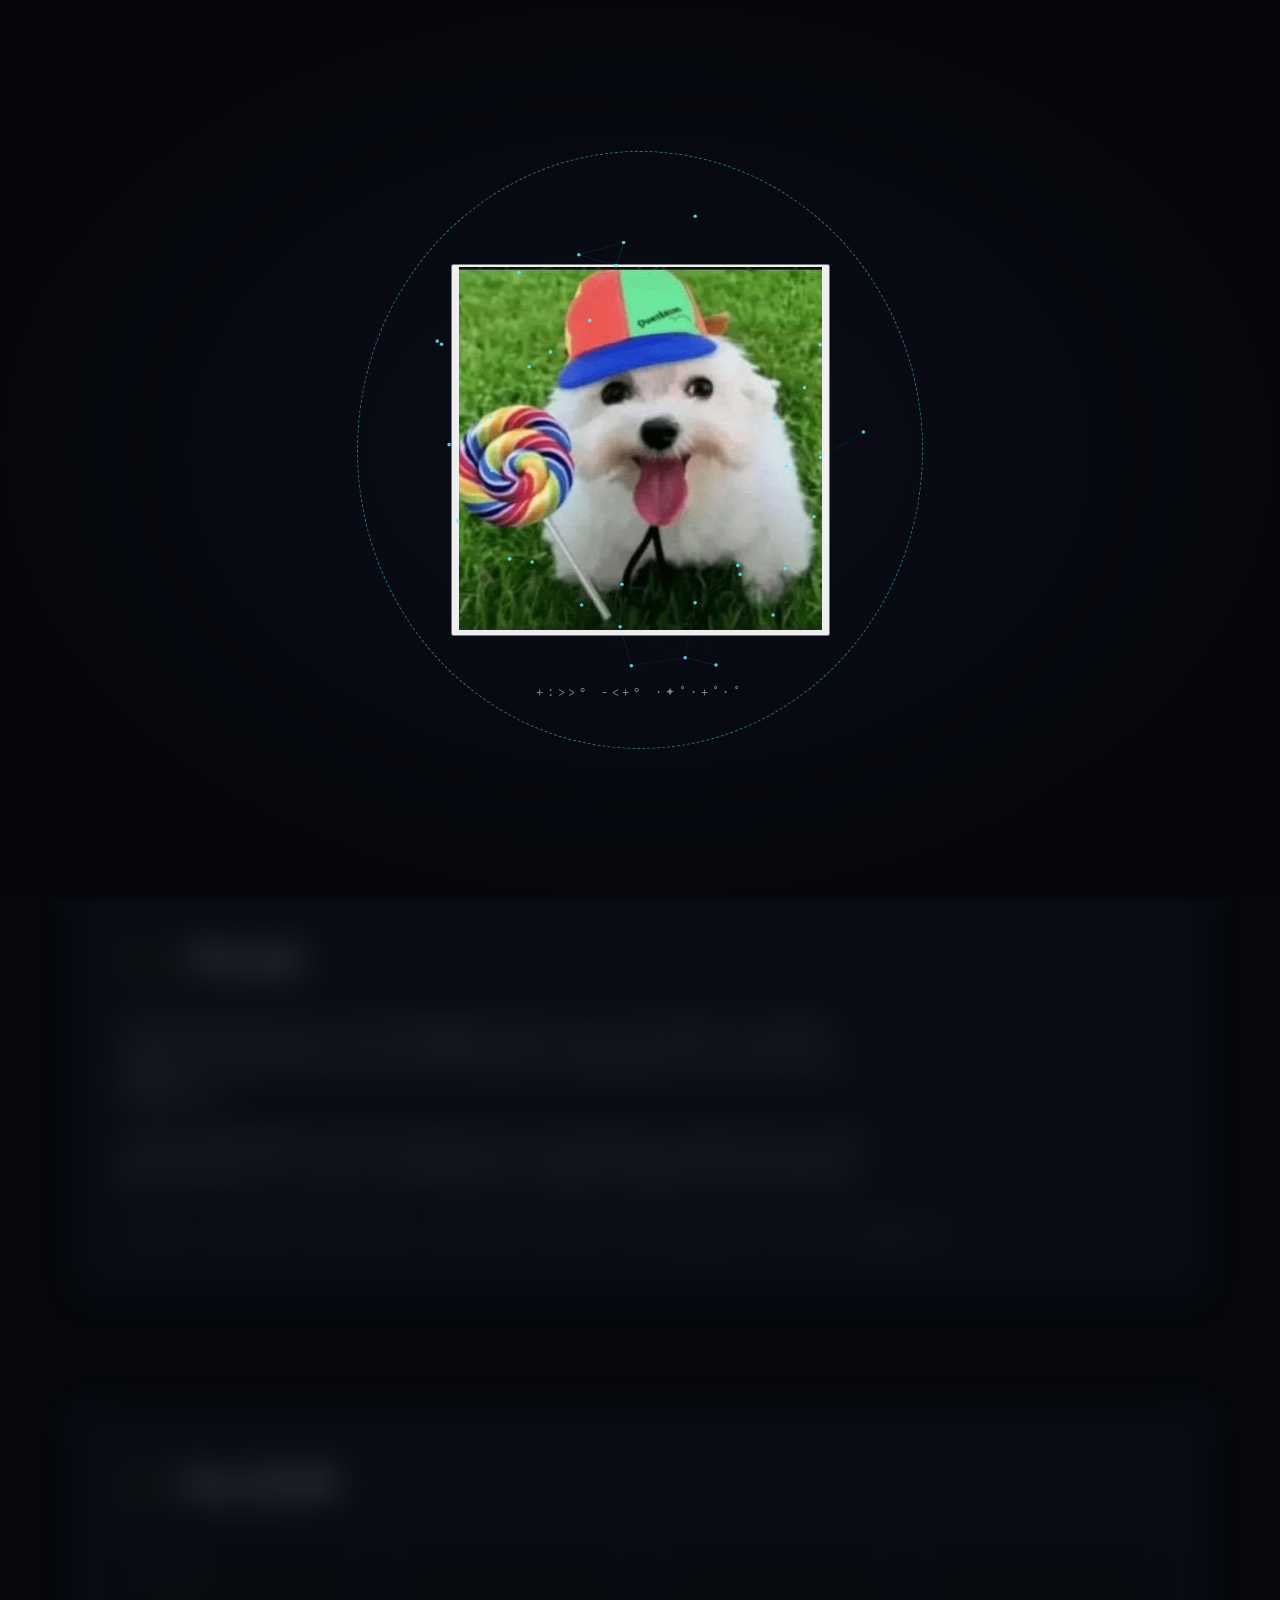
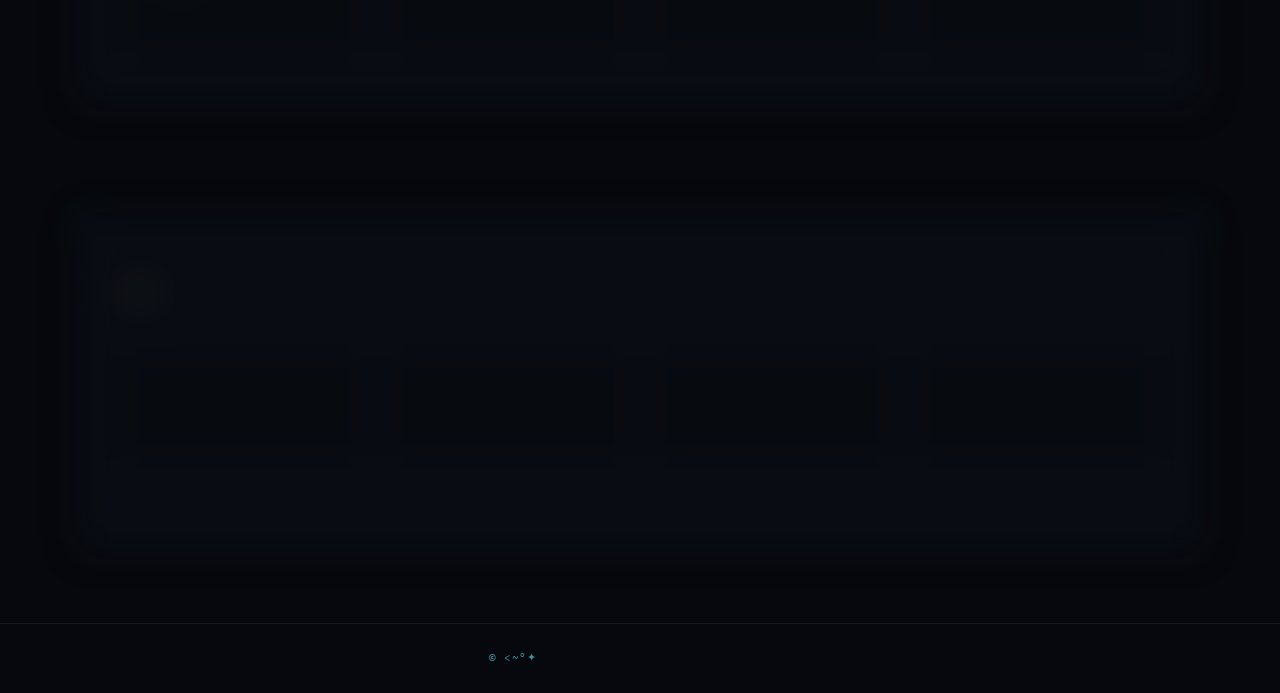
==== commit 2bfe1fd5: "FIX placeholders: los simbolos cifrados ahora son invisibles (opacity:0) hasta que JavaScript los de" ====
--- a/index.html
+++ b/index.html
@@ -30,7 +30,7 @@
     "author": { "@type": "Person", "name": "Attie" }
   }
   </script>
-  <link rel="stylesheet" href="css/style.min.css?v=m21" />
+  <link rel="stylesheet" href="css/style.min.css?v=m22" />
 </head>
 <body>
   <div class="grid-fondo" aria-hidden="true"></div>
@@ -231,6 +231,6 @@
     <span>© <span id="anio">2026</span><span class="ce" data-c="zH0LVr0eO/1k4psr.nzGisDjb/HTritCxAW0K53FIDmZ+AODidS8ZwOj4vJ2Clou+E3Q/AVL/BEFJrsRFJIQ=">·:*✦°˚·:*✦°˚·:*✦°˚·:*✦°˚·:*✦°˚·:</span></span>
   </footer>
 
-  <script src="js/main.min.js?v=m21"></script>
+  <script src="js/main.min.js?v=m22"></script>
 </body>
 </html>
--- a/css/style.min.css
+++ b/css/style.min.css
@@ -1 +1 @@
-@font-face{font-family:'Space Grotesk';font-style:normal;font-weight:500;font-display:swap;src:url(../assets/fonts/grotesk-500.woff2) format('woff2')}@font-face{font-family:'Space Grotesk';font-style:normal;font-weight:700;font-display:swap;src:url(../assets/fonts/grotesk-700.woff2) format('woff2')}@font-face{font-family:'IBM Plex Mono';font-style:normal;font-weight:400;font-display:swap;src:url(../assets/fonts/plexmono-400.woff2) format('woff2')}@font-face{font-family:'IBM Plex Mono';font-style:normal;font-weight:500;font-display:swap;src:url(../assets/fonts/plexmono-500.woff2) format('woff2')}@font-face{font-family:'IBM Plex Mono';font-style:normal;font-weight:600;font-display:swap;src:url(../assets/fonts/plexmono-600.woff2) format('woff2')}:root{--bg:#06080d;--panel:rgba(13, 17, 27, 0.72);--linea:rgba(148, 163, 233, 0.1);--linea-fuerte:rgba(148, 163, 233, 0.24);--texto:#e9edf8;--muted:#8f99b5;--cian:#67e8f9;--ambar:#fcd34d;--rosa:#fb7185;--fuente-titulo:'Space Grotesk',sans-serif;--fuente-dato:'IBM Plex Mono',monospace;--ease-out:cubic-bezier(0.22, 1, 0.36, 1);--ease-spring:cubic-bezier(0.34, 1.56, 0.64, 1);--t-rapida:200ms;--t-media:420ms}*{box-sizing:border-box}html{scroll-behavior:smooth}body{margin:0;min-height:100vh;background:var(--bg);color:var(--texto);font-family:var(--fuente-titulo);line-height:1.65;overflow-x:hidden}.mono{font-family:var(--fuente-dato);letter-spacing:.06em}::selection{background:var(--cian);color:#04121a}.grid-fondo{position:fixed;inset:0;z-index:-3;background-image:linear-gradient(rgba(148,163,233,.055) 1px,transparent 1px),linear-gradient(90deg,rgba(148,163,233,.055) 1px,transparent 1px),linear-gradient(rgba(148,163,233,.11) 1px,transparent 1px),linear-gradient(90deg,rgba(148,163,233,.11) 1px,transparent 1px);background-size:28px 28px,28px 28px,140px 140px,140px 140px;mask-image:radial-gradient(ellipse 120% 90% at 50% 20%,#000 30%,transparent 100%)}#lienzo{position:fixed;inset:0;z-index:-2;width:100%;height:100%;opacity:.85}.formulas{position:fixed;inset:0;z-index:-1;pointer-events:none;overflow:hidden}.formula{position:absolute;font-family:var(--fuente-dato);font-size:clamp(.7rem, 1.4vw, .95rem);color:rgba(148,163,233,.34);white-space:nowrap;animation:flotarFormula var(--d,26s) ease-in-out infinite alternate}.f1{top:14%;left:6%}.f2{top:24%;right:8%;--d:32s}.f3{bottom:26%;left:10%;--d:24s;animation-delay:-8s}.f4{bottom:12%;right:12%;--d:36s}.f5{top:52%;left:3%;--d:29s;animation-delay:-15s}.f6{top:66%;right:4%;--d:27s;animation-delay:-5s}@keyframes flotarFormula{from{translate:-16px 10px;rotate:-0.6deg}to{translate:18px -14px;rotate:0.7deg}}#coordenadas{position:fixed;right:1rem;bottom:.8rem;z-index:50;font-family:var(--fuente-dato);font-size:.68rem;letter-spacing:.08em;color:rgba(148,163,233,.55);pointer-events:none}@media (hover:none){#coordenadas{display:none}}.barra{position:sticky;top:0;z-index:40;display:flex;align-items:center;justify-content:space-between;gap:1rem;padding:.85rem clamp(1rem,5vw,3rem);background:rgba(6,8,13,.78);backdrop-filter:blur(10px);border-bottom:1px solid var(--linea)}.marca{font-size:.95rem;font-weight:600;color:var(--texto);text-decoration:none;transition:color var(--t-rapida) var(--ease-out),text-shadow var(--t-rapida) var(--ease-out)}.marca:hover{color:var(--cian);text-shadow:0 0 18px rgba(103,232,249,.45)}.barra-nav{display:flex;gap:1.4rem}.barra-nav a{position:relative;font-size:.75rem;color:var(--muted);text-decoration:none;padding:.2rem 0;transition:color var(--t-rapida) var(--ease-out)}.barra-nav a::after{content:"";position:absolute;left:0;bottom:-2px;width:100%;height:1px;background:var(--cian);scale:0 1;transform-origin:left;transition:scale var(--t-media) var(--ease-out)}.barra-nav a:hover{color:var(--texto)}.barra-nav a:hover::after{scale:1 1}.hero{min-height:calc(100vh - 60px);display:flex;flex-direction:column;justify-content:center;padding:4rem clamp(1rem,7vw,6rem) 5rem}.hero-exp{font-size:.72rem;letter-spacing:.32em;color:var(--cian);margin:0 0 1.4rem}.hero-zona-titulo{position:relative;display:inline-block;width:fit-content}.hero-titulo{position:relative;z-index:2;margin:0;font-size:clamp(4.2rem, 16vw, 12.5rem);font-weight:700;letter-spacing:-.03em;line-height:.95;background:linear-gradient(115deg,var(--texto) 55%,var(--cian) 82%,var(--ambar));-webkit-background-clip:text;background-clip:text;color:transparent}.aro{position:absolute;border:1px solid var(--linea-fuerte);border-radius:50%;z-index:1;pointer-events:none}.aro-1{width:clamp(9rem,30vw,22rem);height:clamp(9rem,30vw,22rem);top:50%;left:clamp(-3rem,-6vw,-1rem);translate:0 -58%}.aro-2{width:clamp(4rem,12vw,8rem);height:clamp(4rem,12vw,8rem);top:-12%;right:clamp(-2.5rem,-4vw,-1rem);border-color:rgba(252,211,77,.35);border-style:dashed;animation:girarAro 40s linear infinite}@keyframes girarAro{to{rotate:360deg}}.cota{position:absolute;background:var(--ambar);opacity:.7;z-index:3}.cota-sup{top:-6px;left:0;width:64px;height:2px}.cota-inf::before,.cota-sup::before{content:"";position:absolute;top:-3px;width:2px;height:8px;background:inherit}.cota-sup::before{right:0}.cota-inf{bottom:-4px;right:0;width:96px;height:2px}.cota-inf::before{left:0}.hero-def{max-width:34rem;margin:1.6rem 0 0;font-size:clamp(1rem, 1.9vw, 1.2rem);color:var(--muted)}.hero-def b{color:var(--texto);font-weight:600}.hero-def i{color:var(--ambar);font-style:italic}.hero-acciones{display:flex;flex-wrap:wrap;gap:.9rem;margin-top:2.2rem}.btn{display:inline-block;padding:.72rem 1.5rem;border:1px solid var(--linea-fuerte);border-radius:3px;font-family:var(--fuente-dato);font-size:.8rem;letter-spacing:.14em;text-transform:lowercase;color:var(--texto);text-decoration:none;background:0 0;transition:border-color var(--t-rapida) var(--ease-out),box-shadow var(--t-media) var(--ease-out),transform var(--t-instant, 120ms) var(--ease-spring),color var(--t-rapida) var(--ease-out),background var(--t-rapida) var(--ease-out)}.btn:hover{border-color:var(--cian);color:var(--cian);box-shadow:0 0 24px rgba(103,232,249,.22),inset 0 0 14px rgba(103,232,249,.07)}.btn:active{transform:scale(.965)}.btn.principal{background:var(--cian);border-color:var(--cian);color:#04121a;font-weight:600}.btn.principal:hover{color:#04121a;box-shadow:0 0 34px rgba(103,232,249,.42)}.hero-datos{margin-top:3.2rem;font-size:.72rem;color:rgba(143,153,181,.75)}.figura{position:relative;max-width:1080px;margin:0 auto clamp(4rem,9vw,7rem);padding:clamp(1.4rem,4vw,2.6rem) clamp(1rem,4vw,2.4rem);border:1px solid var(--linea);background:var(--panel);backdrop-filter:blur(6px)}.esquina::after,.esquina::before,.figura::after,.figura::before{content:"";position:absolute;width:14px;height:14px;border-color:var(--cian);border-style:solid;opacity:.85}.figura::before{top:-1px;left:-1px;border-width:1px 0 0 1px}.figura::after{top:-1px;right:-1px;border-width:1px 1px 0 0}.esquina{display:none}.figura-cab{display:flex;align-items:center;gap:1rem;margin-bottom:1.6rem}.fig-num{flex-shrink:0;padding:.28rem .7rem;border:1px solid rgba(252,211,77,.4);border-radius:2px;color:var(--ambar);font-size:.68rem;letter-spacing:.2em}.figura-cab h2{margin:0;font-size:clamp(1.5rem, 3.4vw, 2.2rem);font-weight:700;letter-spacing:-.02em}.fig-linea{flex:1;height:1px;background:repeating-linear-gradient(90deg,var(--linea-fuerte) 0 10px,transparent 10px 18px)}.figura-cuerpo p{margin:0 0 1.1rem;max-width:46rem;color:#c7cee2;font-weight:500;font-size:clamp(.98rem, 1.7vw, 1.12rem)}.axiomas{list-style:none;margin:1.6rem 0 0;padding:1.1rem 1.2rem;border-left:2px solid var(--ambar);background:rgba(252,211,77,.05);font-size:.78rem;color:var(--muted);display:grid;gap:.45rem}.axiomas li::before{content:"∴ ";color:var(--ambar)}.panel-datos{display:grid;grid-template-columns:repeat(auto-fit,minmax(200px,1fr));gap:.9rem}.tarjeta-dato{position:relative;padding:1.15rem 1.2rem;border:1px solid var(--linea);border-radius:3px;background:rgba(6,8,13,.5);overflow:hidden;transition:transform var(--t-media) var(--ease-out),border-color var(--t-media) var(--ease-out),box-shadow var(--t-media) var(--ease-out)}.tarjeta-dato::before{content:"";position:absolute;inset:0 auto auto 0;width:100%;height:2px;background:linear-gradient(90deg,var(--cian),transparent 70%);opacity:0;transition:opacity var(--t-media) var(--ease-out)}.tarjeta-dato:hover{transform:translateY(-5px);border-color:rgba(103,232,249,.45);box-shadow:0 16px 38px rgba(2,4,10,.6)}.tarjeta-dato:hover::before{opacity:1}.tarjeta-dato small{display:block;font-size:.66rem;letter-spacing:.22em;text-transform:uppercase;color:var(--muted)}.tarjeta-dato strong{display:block;margin-top:.45rem;font-size:clamp(1.35rem, 2.6vw, 1.8rem);font-weight:700;letter-spacing:-.02em;color:var(--texto)}.tarjeta-dato span{display:block;margin-top:.25rem;font-family:var(--fuente-dato);font-size:.7rem;color:rgba(103,232,249,.75)}.panel-enlaces{display:grid;grid-template-columns:repeat(auto-fit,minmax(240px,1fr));gap:.9rem}.enlace-ficha{position:relative;display:block;padding:1.3rem 1.3rem 1.2rem;border:1px solid var(--linea);border-radius:3px;text-decoration:none;color:inherit;overflow:hidden;transition:transform var(--t-media) var(--ease-out),border-color var(--t-media) var(--ease-out),box-shadow var(--t-media) var(--ease-out)}.enlace-ficha::after{content:"";position:absolute;inset:auto 0 0 0;height:2px;background:var(--cian);transform:scaleX(0);transform-origin:left;transition:transform var(--t-media) var(--ease-out)}.enlace-ficha:hover{transform:translateY(-5px);border-color:rgba(103,232,249,.5);box-shadow:0 16px 38px rgba(2,4,10,.6),0 0 26px rgba(103,232,249,.1)}.enlace-ficha:hover::after{transform:scaleX(1)}.enlace-ficha small{display:block;font-size:.64rem;letter-spacing:.24em;text-transform:uppercase;color:var(--muted)}.enlace-ficha strong{display:block;margin-top:.4rem;font-size:1.5rem;font-weight:700;color:var(--texto);transition:color var(--t-rapida) var(--ease-out)}.enlace-ficha:hover strong{color:var(--cian)}.enlace-ficha span{display:block;margin-top:.2rem;font-family:var(--fuente-dato);font-size:.72rem;color:var(--muted)}.nota-contacto{margin:1.4rem 0 0;font-size:.74rem;color:var(--muted)}.nota-contacto b{color:var(--ambar);font-weight:600}.pie{display:flex;align-items:center;justify-content:space-between;gap:1rem;flex-wrap:wrap;padding:1.6rem clamp(1rem,5vw,3rem);border-top:1px solid var(--linea);font-size:.68rem;color:var(--muted)}.pie span:last-child{color:rgba(103,232,249,.6)}.reveal{opacity:0;translate:0 22px;transition:opacity .7s var(--ease-out),translate .7s var(--ease-out);transition-delay:var(--rd, 0ms)}.reveal.visible{opacity:1;translate:0 0}a:focus-visible,button:focus-visible{outline:2px solid var(--cian);outline-offset:3px}.saltar{position:absolute;left:-9999px;top:.6rem;z-index:999;background:var(--cian);color:#04121a;padding:.55rem 1rem;border-radius:3px;font-family:var(--fuente-dato);font-weight:600;text-decoration:none}.saltar:focus{left:.6rem}@media (prefers-reduced-motion:reduce){html{scroll-behavior:auto}.reveal{opacity:1;translate:none;transition:none}.aro-2,.formula{animation:none}*{transition-duration:0s!important}}@media (max-width:640px){.barra-nav{gap:.9rem}.hero{padding-bottom:3rem}.formula{display:none}.formula.f1{display:block;top:auto;bottom:8%;left:4%}}html[data-acento=ambar]{--cian:#fcd34d}html[data-acento=rosa]{--cian:#fb7185}html[data-acento=violeta]{--cian:#a78bfa}.btn-config{position:fixed;top:.7rem;right:clamp(1rem,5vw,3rem);z-index:60;display:grid;place-items:center;width:42px;height:42px;border:1px solid var(--linea-fuerte);border-radius:3px;background:rgba(6,8,13,.8);color:var(--muted);cursor:pointer;backdrop-filter:blur(8px);transition:color var(--t-rapida) var(--ease-out),border-color var(--t-rapida) var(--ease-out),box-shadow var(--t-media) var(--ease-out),rotate .6s var(--ease-spring)}.btn-config:hover,.btn-config[aria-expanded=true]{color:var(--cian);border-color:var(--cian);box-shadow:0 0 22px rgba(103,232,249,.25)}.btn-config[aria-expanded=true]{rotate:120deg}.panel-fondo{position:fixed;inset:0;background:rgba(2,3,6,.6);backdrop-filter:blur(4px)}.panel-caja{position:fixed;top:0;right:0;bottom:0;z-index:70;width:min(340px,88vw);padding:1.4rem 1.4rem 2rem;background:rgba(10,13,21,.92);border-left:1px solid var(--linea-fuerte);box-shadow:-30px 0 80px rgba(0,0,0,.55);overflow-y:auto;animation:panelEntra .34s var(--ease-out)}@keyframes panelEntra{from{transform:translateX(40px);opacity:0}to{transform:none;opacity:1}}.panel-cab{display:flex;align-items:center;justify-content:space-between;margin-bottom:1.6rem;padding-bottom:.9rem;border-bottom:1px dashed var(--linea-fuerte)}.panel-cab span{font-size:.78rem;letter-spacing:.28em;color:var(--texto)}.panel-x{width:32px;height:32px;border:1px solid var(--linea);border-radius:3px;background:0 0;color:var(--muted);font-size:1rem;cursor:pointer;transition:color var(--t-rapida),border-color var(--t-rapida)}.panel-x:hover{color:var(--rosa);border-color:var(--rosa)}.panel-seccion{margin-bottom:1.7rem}.panel-seccion h3{margin:0 0 .8rem;font-family:var(--fuente-dato);font-size:.66rem;font-weight:500;letter-spacing:.24em;text-transform:uppercase;color:var(--muted)}.muestras{display:flex;gap:.7rem}.muestra{width:34px;height:34px;border-radius:50%;border:2px solid transparent;background:var(--mc);cursor:pointer;transition:transform var(--t-instant, 120ms) var(--ease-spring),box-shadow var(--t-media) var(--ease-out)}.muestra:hover{transform:scale(1.14)}.muestra.activo{border-color:#fff;box-shadow:0 0 16px var(--mc)}.segmentado{display:grid;grid-template-columns:repeat(3,1fr);gap:4px;padding:4px;border:1px solid var(--linea);border-radius:4px}.seg{padding:.5rem 0;border:none;border-radius:2px;background:0 0;color:var(--muted);font-family:var(--fuente-dato);font-size:.64rem;letter-spacing:.12em;cursor:pointer;transition:background var(--t-rapida),color var(--t-rapida)}.seg:hover{color:var(--texto)}.seg.activo{background:var(--cian);color:#04121a;font-weight:600}.panel-nota{margin:.55rem 0 0;font-size:.62rem;color:rgba(143,153,181,.7)}.interruptor{display:flex;align-items:center;gap:.75rem;cursor:pointer}.interruptor input{position:absolute;opacity:0;width:0;height:0}.riel{flex-shrink:0;width:44px;height:24px;border:1px solid var(--linea-fuerte);border-radius:24px;background:rgba(6,8,13,.8);position:relative;transition:background var(--t-rapida),border-color var(--t-rapida)}.perilla{position:absolute;top:2px;left:2px;width:18px;height:18px;border-radius:50%;background:var(--muted);transition:translate var(--t-rapida) var(--ease-spring),background var(--t-rapida)}.interruptor input:checked+.riel{background:rgba(103,232,249,.15);border-color:var(--cian)}.interruptor input:checked+.riel .perilla{translate:20px 0;background:var(--cian)}.interruptor input:focus-visible+.riel{outline:2px solid var(--cian);outline-offset:3px}.etiqueta-int{font-size:.74rem;color:var(--texto)}#arranque{position:fixed;inset:0;z-index:200;display:grid;place-content:center;justify-items:center;gap:1.1rem;background:var(--bg);transition:opacity .5s var(--ease-out),visibility .5s}#arranque.listo{opacity:0;visibility:hidden;pointer-events:none}.arranque-texto{margin:0;font-size:.72rem;letter-spacing:.42em;color:var(--cian);animation:parpadeoTexto 1.1s steps(2) infinite}@keyframes parpadeoTexto{50%{opacity:.45}}.arranque-barra{width:min(300px,70vw);height:3px;background:var(--linea);overflow:hidden}.arranque-barra span{display:block;width:100%;height:100%;background:linear-gradient(90deg,var(--cian),#fff);scale:0 1;transform-origin:left;transition:scale .12s linear}.arranque-por{margin:0;font-size:.68rem;color:var(--muted)}#brillo{position:fixed;inset:0 auto auto 0;z-index:30;width:300px;height:300px;margin:-150px 0 0 -150px;border-radius:50%;background:radial-gradient(circle,rgba(103,232,249,.07),transparent 58%);pointer-events:none;will-change:translate}.onda-clik{position:fixed;z-index:45;width:14px;height:14px;margin:-7px 0 0 -7px;border:1.5px solid var(--cian);border-radius:50%;pointer-events:none;animation:ondaCrece .65s var(--ease-out) forwards}.onda-clik.o2{animation-delay:90ms;border-color:rgba(255,255,255,.5)}@keyframes ondaCrece{from{scale:1;opacity:.85}to{scale:9;opacity:0}}.enlace-ficha,.tarjeta-dato{transform:perspective(700px) rotateX(var(--ty,0deg)) rotateY(var(--tx,0deg)) translateY(var(--ele,0));will-change:transform}.enlace-ficha:hover,.tarjeta-dato:hover{--ele:-5px}html[data-efectos=normal] #brillo,html[data-efectos=off] #brillo,html[data-efectos=off] #lienzo{display:none}html[data-efectos=normal] .onda-clik{display:none}html[data-efectos=normal] .enlace-ficha,html[data-efectos=normal] .tarjeta-dato{transform:none}@media (prefers-reduced-motion:reduce){#arranque{display:none}#brillo{display:none}.btn-config{rotate:0deg!important}}.chips{display:flex;flex-wrap:wrap;gap:.55rem;margin:1.6rem 0 0;padding:0;list-style:none}.chips li{padding:.42rem .95rem;border:1px solid var(--linea-fuerte);border-radius:999px;background:rgba(13,17,27,.6);color:var(--muted);font-size:.7rem;letter-spacing:.14em;transition:color var(--t-rapida) var(--ease-out),border-color var(--t-rapida) var(--ease-out),background var(--t-rapida) var(--ease-out)}.chips li:hover{color:var(--texto);border-color:var(--cian);background:rgba(103,232,249,.06)}.pie{justify-content:center}.hero-def{max-width:560px}@media (max-width:640px){.barra-nav a{font-size:.68rem}}#hud{position:fixed;left:clamp(1rem,5vw,3rem);bottom:1.1rem;z-index:40;display:flex;align-items:center;gap:.6rem;pointer-events:none}.hud-punto{width:7px;height:7px;border-radius:50%;background:var(--cian);animation:hudLatido 1.6s var(--ease-inout,ease-in-out) infinite}@keyframes hudLatido{0%,100%{opacity:1;box-shadow:0 0 8px var(--cian)}50%{opacity:.35;box-shadow:none}}#hud-forma{font-family:var(--fuente-dato);font-size:.66rem;letter-spacing:.3em;color:var(--muted)}.hud-esq{position:fixed;z-index:35;width:26px;height:26px;border-color:rgba(148,159,233,.4);border-style:solid;border-width:0;pointer-events:none}.hud-esq.e1{top:64px;left:14px;border-top-width:1px;border-left-width:1px}.hud-esq.e2{top:64px;right:14px;border-top-width:1px;border-right-width:1px}.hud-esq.e3{bottom:14px;left:14px;border-bottom-width:1px;border-left-width:1px}.hud-esq.e4{bottom:14px;right:14px;border-bottom-width:1px;border-right-width:1px}.hud-scan{position:fixed;left:0;right:0;top:0;z-index:34;height:70px;background:linear-gradient(180deg,transparent,rgba(103,232,249,.028),transparent);pointer-events:none;animation:escaneo 14s linear infinite}@keyframes escaneo{from{translate:0 -80px}to{translate:0 110vh}}@media (prefers-reduced-motion:reduce){#hud,.hud-scan{display:none}.grid-fondo{animation:none}}#cine{position:fixed;inset:0;z-index:200}.cine-mitad{position:absolute;inset:0;background:var(--bg);overflow:hidden;transition:translate 1.05s cubic-bezier(.77, 0, .18, 1)}.cine-mitad.arriba{clip-path:inset(0 0 50% 0);box-shadow:inset 0 -22px 44px -34px rgba(103,232,249,.5)}.cine-mitad.abajo{clip-path:inset(50% 0 0 0);box-shadow:inset 0 22px 44px -34px rgba(103,232,249,.5)}#cine.abrir .cine-mitad.arriba{translate:0 -101%}#cine.abrir .cine-mitad.abajo{translate:0 101%}.cine-logo-zona{position:absolute;inset:0;display:grid;place-content:center;justify-items:center;padding-bottom:0}.cine-logo{margin:0;font-family:var(--fuente-titulo);font-weight:700;font-size:clamp(3.4rem, 14vw, 9.5rem);letter-spacing:.05em;background:linear-gradient(135deg,var(--texto) 20%,var(--cian) 60%,#fff);-webkit-background-clip:text;background-clip:text;color:transparent}.cine-logo span{display:inline-block;opacity:0;filter:blur(7px);animation:cineLetra .55s calc(.12s + var(--i) * .09s) var(--ease-out) forwards}@keyframes cineLetra{from{opacity:0;translate:0 30px;filter:blur(7px)}to{opacity:1;translate:0 0;filter:blur(0)}}.cine-sub{margin:1rem 0 0;font-size:.66rem;letter-spacing:.5em;color:var(--muted);opacity:0;animation:cineSub .7s .62s var(--ease-out) forwards}@keyframes cineSub{to{opacity:1}}.cine-seam{position:absolute;top:50%;left:8%;right:8%;height:2px;margin-top:-1px;background:linear-gradient(90deg,transparent,var(--cian),#fff,var(--cian),transparent);box-shadow:0 0 18px rgba(103,232,249,.7);scaleX:0;opacity:0;transition:opacity .3s}#cine.lista .cine-seam{opacity:1;animation:cineSeam .55s var(--ease-out) forwards}@keyframes cineSeam{to{scaleX:1}}#cine.abrir .cine-seam{animation:cineSeamFuera .6s .15s var(--ease-out) forwards}@keyframes cineSeamFuera{0%{opacity:1;scaleX:1}100%{opacity:0;scaleX:1.15}}.barra,.hero-acciones,.hero-def,.hero-exp,.hero-zona-titulo{transition:opacity .75s var(--ease-out),translate .75s var(--ease-out)}main:not(.presentarse) :is(.hero-exp,.hero-zona-titulo,.hero-def,.hero-acciones,.barra){opacity:0;translate:0 22px}main.presentarse .hero-exp{transition-delay:50ms}main.presentarse .hero-zona-titulo{transition-delay:0.16s}main.presentarse .hero-def{transition-delay:0.32s}main.presentarse .hero-acciones{transition-delay:0.48s}main.presentarse .barra{transition-delay:20ms}@media (prefers-reduced-motion:reduce){#cine{display:none}main:not(.presentarse) :is(.hero-exp,.hero-zona-titulo,.hero-def,.hero-acciones,.barra){opacity:1;translate:none}}#profundidad{position:fixed;inset:0;z-index:33;pointer-events:none;background:radial-gradient(ellipse at 50% 42%,transparent 52%,rgba(2,3,6,.5) 100%)}.barra,main{transition:opacity .75s var(--ease-out),translate .75s var(--ease-out),filter 1.15s var(--ease-out),scale 1.15s var(--ease-out)}html.cine-activo .barra,html.cine-activo main{filter:blur(18px) saturate(.8) brightness(1.25);scale:1.04}html.cine-activo main{opacity:.55}html.despierto .barra,html.despierto main{filter:blur(0) saturate(1) brightness(1);scale:1;opacity:1}@media (prefers-reduced-motion:reduce){html.cine-activo .barra,html.cine-activo main{filter:none;scale:none;opacity:1}}body{-webkit-user-select:none;user-select:none;-webkit-touch-callout:none;-webkit-tap-highlight-color:transparent}.term-cursor{display:inline-block;width:.55em;height:1em;margin-left:.35em;background:var(--cian);vertical-align:-.12em;animation:parpadeo 1.1s steps(2,start) infinite}@keyframes parpadeo{to{visibility:hidden}}#hud-status{position:fixed;right:14px;bottom:14px;z-index:34;font-family:var(--fuente-dato);font-size:10px;letter-spacing:.14em;color:rgba(143,153,181,.72);pointer-events:none;white-space:nowrap}#hud-status #hud-nodos{color:var(--cian)}@media (hover:none){#brillo{display:none}}@media (max-width:720px){#hud-status,.hud-esq,.hud-scan{display:none}#hud{bottom:auto;top:58px;font-size:10px}.hero-acciones{flex-wrap:wrap}.btn{min-height:44px}#panel-config{max-width:calc(100vw - 24px)}}@media (max-width:400px){.hero-titulo{font-size:clamp(2.6rem, 18vw, 4rem)}}.exp-tabs{display:flex;gap:8px;flex-wrap:wrap;margin-bottom:18px}.exp-btn{font-family:var(--fuente-dato);font-size:.72rem;letter-spacing:.1em;color:var(--muted);background:rgba(13,17,27,.6);border:1px solid var(--linea);padding:9px 16px;cursor:pointer;transition:color var(--t-rapida) ease,border-color var(--t-rapida) ease,background var(--t-rapida) ease}.exp-btn:hover{color:var(--texto);border-color:var(--linea-fuerte)}.exp-btn.activo{color:var(--cian);border-color:var(--cian);background:rgba(103,232,249,.07)}.demo-zona{border:1px solid var(--linea);background:rgba(6,8,13,.55);padding:10px}#demo-lienzo{display:block;width:100%;height:clamp(240px,44vw,420px)}.demo-caption{margin-top:14px;font-size:.78rem;line-height:1.7;color:var(--muted);max-width:46rem}.constante-num{font-size:2.3rem!important;line-height:1.15;color:var(--cian)}#cine{display:flex;align-items:center;justify-content:center;background:radial-gradient(ellipse at center,#0a0e18 0,#05070c 70%)}#cine.salida{opacity:0;pointer-events:none}.portal-escena{position:relative;width:min(540px,94vw);aspect-ratio:1/1.06;display:flex;align-items:center;justify-content:center;transition:opacity .55s ease,scale .55s ease}.portal-escena.fuera{opacity:0;scale:0.9;pointer-events:none}#portal-lienzo{position:absolute;inset:0;width:100%;height:100%;pointer-events:none}.portal-foto{position:relative;z-index:2;width:clamp(150px,38vw,208px);aspect-ratio:1;border-radius:50%;padding:0;border:none;background:0 0;cursor:pointer;animation:flotarPerfil 4.5s ease-in-out infinite;transition:box-shadow var(--t-media) ease,scale var(--t-media) var(--ease-spring)}.portal-foto img{display:block;width:100%;height:100%;object-fit:cover;border-radius:50%;box-shadow:0 0 0 1px rgba(103,232,249,.35),0 0 34px rgba(103,232,249,.18),0 14px 50px rgba(0,0,0,.6)}.portal-foto:hover{scale:1.045}.portal-foto:hover img{box-shadow:0 0 0 1px rgba(103,232,249,.6),0 0 54px rgba(103,232,249,.32),0 14px 50px rgba(0,0,0,.6)}@keyframes flotarPerfil{0%,100%{translate:0 0}50%{translate:0 -10px}}.portal-anillo{position:absolute;inset:-13px;border-radius:50%;border:1px dashed rgba(103,232,249,.45);animation:girarAnillo 16s linear infinite;pointer-events:none}@keyframes girarAnillo{to{rotate:360deg}}.portal-msg{position:absolute;bottom:4%;left:0;right:0;text-align:center;font-size:.74rem;letter-spacing:.32em;color:rgba(143,153,181,.85);animation:parpadeo 1.25s steps(2,start) infinite;pointer-events:none}.tutorial-caja{position:absolute;left:50%;bottom:13vh;translate:-50% 0;width:min(600px,calc(100vw - 36px));background:rgba(10,14,24,.92);border:1px solid var(--linea-fuerte);border-left:3px solid var(--cian);padding:22px 26px 18px;transform:translateY(16px);opacity:0;transition:opacity .5s var(--ease-out),transform .5s var(--ease-out);cursor:pointer;z-index:3}.tutorial-caja.dentro{opacity:1;transform:translateY(0)}.t-texto{margin:0 0 16px;min-height:3.4em;font-size:.95rem;line-height:1.75;color:var(--texto)}.t-saltar{position:absolute;top:-30px;right:0;font-size:.7rem;letter-spacing:.12em;color:var(--muted);cursor:pointer;transition:color var(--t-rapida) ease}.t-saltar:hover{color:var(--cian)}.t-puntos{display:flex;gap:8px}.t-dot{width:7px;height:7px;border-radius:50%;background:var(--linea-fuerte);transition:background var(--t-rapida) ease}.t-dot.hecho{background:var(--cian)}@media (max-width:640px){.tutorial-caja{bottom:7vh;padding:18px 20px 15px}.portal-msg{letter-spacing:.2em;font-size:.68rem}}+@font-face{font-family:'Space Grotesk';font-style:normal;font-weight:500;font-display:swap;src:url(../assets/fonts/grotesk-500.woff2) format('woff2')}@font-face{font-family:'Space Grotesk';font-style:normal;font-weight:700;font-display:swap;src:url(../assets/fonts/grotesk-700.woff2) format('woff2')}@font-face{font-family:'IBM Plex Mono';font-style:normal;font-weight:400;font-display:swap;src:url(../assets/fonts/plexmono-400.woff2) format('woff2')}@font-face{font-family:'IBM Plex Mono';font-style:normal;font-weight:500;font-display:swap;src:url(../assets/fonts/plexmono-500.woff2) format('woff2')}@font-face{font-family:'IBM Plex Mono';font-style:normal;font-weight:600;font-display:swap;src:url(../assets/fonts/plexmono-600.woff2) format('woff2')}:root{--bg:#06080d;--panel:rgba(13, 17, 27, 0.72);--linea:rgba(148, 163, 233, 0.1);--linea-fuerte:rgba(148, 163, 233, 0.24);--texto:#e9edf8;--muted:#8f99b5;--cian:#67e8f9;--ambar:#fcd34d;--rosa:#fb7185;--fuente-titulo:'Space Grotesk',sans-serif;--fuente-dato:'IBM Plex Mono',monospace;--ease-out:cubic-bezier(0.22, 1, 0.36, 1);--ease-spring:cubic-bezier(0.34, 1.56, 0.64, 1);--t-rapida:200ms;--t-media:420ms}*{box-sizing:border-box}html{scroll-behavior:smooth}body{margin:0;min-height:100vh;background:var(--bg);color:var(--texto);font-family:var(--fuente-titulo);line-height:1.65;overflow-x:hidden}.mono{font-family:var(--fuente-dato);letter-spacing:.06em}::selection{background:var(--cian);color:#04121a}.grid-fondo{position:fixed;inset:0;z-index:-3;background-image:linear-gradient(rgba(148,163,233,.055) 1px,transparent 1px),linear-gradient(90deg,rgba(148,163,233,.055) 1px,transparent 1px),linear-gradient(rgba(148,163,233,.11) 1px,transparent 1px),linear-gradient(90deg,rgba(148,163,233,.11) 1px,transparent 1px);background-size:28px 28px,28px 28px,140px 140px,140px 140px;mask-image:radial-gradient(ellipse 120% 90% at 50% 20%,#000 30%,transparent 100%)}#lienzo{position:fixed;inset:0;z-index:-2;width:100%;height:100%;opacity:.85}.formulas{position:fixed;inset:0;z-index:-1;pointer-events:none;overflow:hidden}.formula{position:absolute;font-family:var(--fuente-dato);font-size:clamp(.7rem, 1.4vw, .95rem);color:rgba(148,163,233,.34);white-space:nowrap;animation:flotarFormula var(--d,26s) ease-in-out infinite alternate}.f1{top:14%;left:6%}.f2{top:24%;right:8%;--d:32s}.f3{bottom:26%;left:10%;--d:24s;animation-delay:-8s}.f4{bottom:12%;right:12%;--d:36s}.f5{top:52%;left:3%;--d:29s;animation-delay:-15s}.f6{top:66%;right:4%;--d:27s;animation-delay:-5s}@keyframes flotarFormula{from{translate:-16px 10px;rotate:-0.6deg}to{translate:18px -14px;rotate:0.7deg}}#coordenadas{position:fixed;right:1rem;bottom:.8rem;z-index:50;font-family:var(--fuente-dato);font-size:.68rem;letter-spacing:.08em;color:rgba(148,163,233,.55);pointer-events:none}@media (hover:none){#coordenadas{display:none}}.barra{position:sticky;top:0;z-index:40;display:flex;align-items:center;justify-content:space-between;gap:1rem;padding:.85rem clamp(1rem,5vw,3rem);background:rgba(6,8,13,.78);backdrop-filter:blur(10px);border-bottom:1px solid var(--linea)}.marca{font-size:.95rem;font-weight:600;color:var(--texto);text-decoration:none;transition:color var(--t-rapida) var(--ease-out),text-shadow var(--t-rapida) var(--ease-out)}.marca:hover{color:var(--cian);text-shadow:0 0 18px rgba(103,232,249,.45)}.barra-nav{display:flex;gap:1.4rem}.barra-nav a{position:relative;font-size:.75rem;color:var(--muted);text-decoration:none;padding:.2rem 0;transition:color var(--t-rapida) var(--ease-out)}.barra-nav a::after{content:"";position:absolute;left:0;bottom:-2px;width:100%;height:1px;background:var(--cian);scale:0 1;transform-origin:left;transition:scale var(--t-media) var(--ease-out)}.barra-nav a:hover{color:var(--texto)}.barra-nav a:hover::after{scale:1 1}.hero{min-height:calc(100vh - 60px);display:flex;flex-direction:column;justify-content:center;padding:4rem clamp(1rem,7vw,6rem) 5rem}.hero-exp{font-size:.72rem;letter-spacing:.32em;color:var(--cian);margin:0 0 1.4rem}.hero-zona-titulo{position:relative;display:inline-block;width:fit-content}.hero-titulo{position:relative;z-index:2;margin:0;font-size:clamp(4.2rem, 16vw, 12.5rem);font-weight:700;letter-spacing:-.03em;line-height:.95;background:linear-gradient(115deg,var(--texto) 55%,var(--cian) 82%,var(--ambar));-webkit-background-clip:text;background-clip:text;color:transparent}.aro{position:absolute;border:1px solid var(--linea-fuerte);border-radius:50%;z-index:1;pointer-events:none}.aro-1{width:clamp(9rem,30vw,22rem);height:clamp(9rem,30vw,22rem);top:50%;left:clamp(-3rem,-6vw,-1rem);translate:0 -58%}.aro-2{width:clamp(4rem,12vw,8rem);height:clamp(4rem,12vw,8rem);top:-12%;right:clamp(-2.5rem,-4vw,-1rem);border-color:rgba(252,211,77,.35);border-style:dashed;animation:girarAro 40s linear infinite}@keyframes girarAro{to{rotate:360deg}}.cota{position:absolute;background:var(--ambar);opacity:.7;z-index:3}.cota-sup{top:-6px;left:0;width:64px;height:2px}.cota-inf::before,.cota-sup::before{content:"";position:absolute;top:-3px;width:2px;height:8px;background:inherit}.cota-sup::before{right:0}.cota-inf{bottom:-4px;right:0;width:96px;height:2px}.cota-inf::before{left:0}.hero-def{max-width:34rem;margin:1.6rem 0 0;font-size:clamp(1rem, 1.9vw, 1.2rem);color:var(--muted)}.hero-def b{color:var(--texto);font-weight:600}.hero-def i{color:var(--ambar);font-style:italic}.hero-acciones{display:flex;flex-wrap:wrap;gap:.9rem;margin-top:2.2rem}.btn{display:inline-block;padding:.72rem 1.5rem;border:1px solid var(--linea-fuerte);border-radius:3px;font-family:var(--fuente-dato);font-size:.8rem;letter-spacing:.14em;text-transform:lowercase;color:var(--texto);text-decoration:none;background:0 0;transition:border-color var(--t-rapida) var(--ease-out),box-shadow var(--t-media) var(--ease-out),transform var(--t-instant, 120ms) var(--ease-spring),color var(--t-rapida) var(--ease-out),background var(--t-rapida) var(--ease-out)}.btn:hover{border-color:var(--cian);color:var(--cian);box-shadow:0 0 24px rgba(103,232,249,.22),inset 0 0 14px rgba(103,232,249,.07)}.btn:active{transform:scale(.965)}.btn.principal{background:var(--cian);border-color:var(--cian);color:#04121a;font-weight:600}.btn.principal:hover{color:#04121a;box-shadow:0 0 34px rgba(103,232,249,.42)}.hero-datos{margin-top:3.2rem;font-size:.72rem;color:rgba(143,153,181,.75)}.figura{position:relative;max-width:1080px;margin:0 auto clamp(4rem,9vw,7rem);padding:clamp(1.4rem,4vw,2.6rem) clamp(1rem,4vw,2.4rem);border:1px solid var(--linea);background:var(--panel);backdrop-filter:blur(6px)}.esquina::after,.esquina::before,.figura::after,.figura::before{content:"";position:absolute;width:14px;height:14px;border-color:var(--cian);border-style:solid;opacity:.85}.figura::before{top:-1px;left:-1px;border-width:1px 0 0 1px}.figura::after{top:-1px;right:-1px;border-width:1px 1px 0 0}.esquina{display:none}.figura-cab{display:flex;align-items:center;gap:1rem;margin-bottom:1.6rem}.fig-num{flex-shrink:0;padding:.28rem .7rem;border:1px solid rgba(252,211,77,.4);border-radius:2px;color:var(--ambar);font-size:.68rem;letter-spacing:.2em}.figura-cab h2{margin:0;font-size:clamp(1.5rem, 3.4vw, 2.2rem);font-weight:700;letter-spacing:-.02em}.fig-linea{flex:1;height:1px;background:repeating-linear-gradient(90deg,var(--linea-fuerte) 0 10px,transparent 10px 18px)}.figura-cuerpo p{margin:0 0 1.1rem;max-width:46rem;color:#c7cee2;font-weight:500;font-size:clamp(.98rem, 1.7vw, 1.12rem)}.axiomas{list-style:none;margin:1.6rem 0 0;padding:1.1rem 1.2rem;border-left:2px solid var(--ambar);background:rgba(252,211,77,.05);font-size:.78rem;color:var(--muted);display:grid;gap:.45rem}.axiomas li::before{content:"∴ ";color:var(--ambar)}.panel-datos{display:grid;grid-template-columns:repeat(auto-fit,minmax(200px,1fr));gap:.9rem}.tarjeta-dato{position:relative;padding:1.15rem 1.2rem;border:1px solid var(--linea);border-radius:3px;background:rgba(6,8,13,.5);overflow:hidden;transition:transform var(--t-media) var(--ease-out),border-color var(--t-media) var(--ease-out),box-shadow var(--t-media) var(--ease-out)}.tarjeta-dato::before{content:"";position:absolute;inset:0 auto auto 0;width:100%;height:2px;background:linear-gradient(90deg,var(--cian),transparent 70%);opacity:0;transition:opacity var(--t-media) var(--ease-out)}.tarjeta-dato:hover{transform:translateY(-5px);border-color:rgba(103,232,249,.45);box-shadow:0 16px 38px rgba(2,4,10,.6)}.tarjeta-dato:hover::before{opacity:1}.tarjeta-dato small{display:block;font-size:.66rem;letter-spacing:.22em;text-transform:uppercase;color:var(--muted)}.tarjeta-dato strong{display:block;margin-top:.45rem;font-size:clamp(1.35rem, 2.6vw, 1.8rem);font-weight:700;letter-spacing:-.02em;color:var(--texto)}.tarjeta-dato span{display:block;margin-top:.25rem;font-family:var(--fuente-dato);font-size:.7rem;color:rgba(103,232,249,.75)}.panel-enlaces{display:grid;grid-template-columns:repeat(auto-fit,minmax(240px,1fr));gap:.9rem}.enlace-ficha{position:relative;display:block;padding:1.3rem 1.3rem 1.2rem;border:1px solid var(--linea);border-radius:3px;text-decoration:none;color:inherit;overflow:hidden;transition:transform var(--t-media) var(--ease-out),border-color var(--t-media) var(--ease-out),box-shadow var(--t-media) var(--ease-out)}.enlace-ficha::after{content:"";position:absolute;inset:auto 0 0 0;height:2px;background:var(--cian);transform:scaleX(0);transform-origin:left;transition:transform var(--t-media) var(--ease-out)}.enlace-ficha:hover{transform:translateY(-5px);border-color:rgba(103,232,249,.5);box-shadow:0 16px 38px rgba(2,4,10,.6),0 0 26px rgba(103,232,249,.1)}.enlace-ficha:hover::after{transform:scaleX(1)}.enlace-ficha small{display:block;font-size:.64rem;letter-spacing:.24em;text-transform:uppercase;color:var(--muted)}.enlace-ficha strong{display:block;margin-top:.4rem;font-size:1.5rem;font-weight:700;color:var(--texto);transition:color var(--t-rapida) var(--ease-out)}.enlace-ficha:hover strong{color:var(--cian)}.enlace-ficha span{display:block;margin-top:.2rem;font-family:var(--fuente-dato);font-size:.72rem;color:var(--muted)}.nota-contacto{margin:1.4rem 0 0;font-size:.74rem;color:var(--muted)}.nota-contacto b{color:var(--ambar);font-weight:600}.pie{display:flex;align-items:center;justify-content:space-between;gap:1rem;flex-wrap:wrap;padding:1.6rem clamp(1rem,5vw,3rem);border-top:1px solid var(--linea);font-size:.68rem;color:var(--muted)}.pie span:last-child{color:rgba(103,232,249,.6)}.reveal{opacity:0;translate:0 22px;transition:opacity .7s var(--ease-out),translate .7s var(--ease-out);transition-delay:var(--rd, 0ms)}.reveal.visible{opacity:1;translate:0 0}a:focus-visible,button:focus-visible{outline:2px solid var(--cian);outline-offset:3px}.saltar{position:absolute;left:-9999px;top:.6rem;z-index:999;background:var(--cian);color:#04121a;padding:.55rem 1rem;border-radius:3px;font-family:var(--fuente-dato);font-weight:600;text-decoration:none}.saltar:focus{left:.6rem}@media (prefers-reduced-motion:reduce){html{scroll-behavior:auto}.reveal{opacity:1;translate:none;transition:none}.aro-2,.formula{animation:none}*{transition-duration:0s!important}}@media (max-width:640px){.barra-nav{gap:.9rem}.hero{padding-bottom:3rem}.formula{display:none}.formula.f1{display:block;top:auto;bottom:8%;left:4%}}html[data-acento=ambar]{--cian:#fcd34d}html[data-acento=rosa]{--cian:#fb7185}html[data-acento=violeta]{--cian:#a78bfa}.btn-config{position:fixed;top:.7rem;right:clamp(1rem,5vw,3rem);z-index:60;display:grid;place-items:center;width:42px;height:42px;border:1px solid var(--linea-fuerte);border-radius:3px;background:rgba(6,8,13,.8);color:var(--muted);cursor:pointer;backdrop-filter:blur(8px);transition:color var(--t-rapida) var(--ease-out),border-color var(--t-rapida) var(--ease-out),box-shadow var(--t-media) var(--ease-out),rotate .6s var(--ease-spring)}.btn-config:hover,.btn-config[aria-expanded=true]{color:var(--cian);border-color:var(--cian);box-shadow:0 0 22px rgba(103,232,249,.25)}.btn-config[aria-expanded=true]{rotate:120deg}.panel-fondo{position:fixed;inset:0;background:rgba(2,3,6,.6);backdrop-filter:blur(4px)}.panel-caja{position:fixed;top:0;right:0;bottom:0;z-index:70;width:min(340px,88vw);padding:1.4rem 1.4rem 2rem;background:rgba(10,13,21,.92);border-left:1px solid var(--linea-fuerte);box-shadow:-30px 0 80px rgba(0,0,0,.55);overflow-y:auto;animation:panelEntra .34s var(--ease-out)}@keyframes panelEntra{from{transform:translateX(40px);opacity:0}to{transform:none;opacity:1}}.panel-cab{display:flex;align-items:center;justify-content:space-between;margin-bottom:1.6rem;padding-bottom:.9rem;border-bottom:1px dashed var(--linea-fuerte)}.panel-cab span{font-size:.78rem;letter-spacing:.28em;color:var(--texto)}.panel-x{width:32px;height:32px;border:1px solid var(--linea);border-radius:3px;background:0 0;color:var(--muted);font-size:1rem;cursor:pointer;transition:color var(--t-rapida),border-color var(--t-rapida)}.panel-x:hover{color:var(--rosa);border-color:var(--rosa)}.panel-seccion{margin-bottom:1.7rem}.panel-seccion h3{margin:0 0 .8rem;font-family:var(--fuente-dato);font-size:.66rem;font-weight:500;letter-spacing:.24em;text-transform:uppercase;color:var(--muted)}.muestras{display:flex;gap:.7rem}.muestra{width:34px;height:34px;border-radius:50%;border:2px solid transparent;background:var(--mc);cursor:pointer;transition:transform var(--t-instant, 120ms) var(--ease-spring),box-shadow var(--t-media) var(--ease-out)}.muestra:hover{transform:scale(1.14)}.muestra.activo{border-color:#fff;box-shadow:0 0 16px var(--mc)}.segmentado{display:grid;grid-template-columns:repeat(3,1fr);gap:4px;padding:4px;border:1px solid var(--linea);border-radius:4px}.seg{padding:.5rem 0;border:none;border-radius:2px;background:0 0;color:var(--muted);font-family:var(--fuente-dato);font-size:.64rem;letter-spacing:.12em;cursor:pointer;transition:background var(--t-rapida),color var(--t-rapida)}.seg:hover{color:var(--texto)}.seg.activo{background:var(--cian);color:#04121a;font-weight:600}.panel-nota{margin:.55rem 0 0;font-size:.62rem;color:rgba(143,153,181,.7)}.interruptor{display:flex;align-items:center;gap:.75rem;cursor:pointer}.interruptor input{position:absolute;opacity:0;width:0;height:0}.riel{flex-shrink:0;width:44px;height:24px;border:1px solid var(--linea-fuerte);border-radius:24px;background:rgba(6,8,13,.8);position:relative;transition:background var(--t-rapida),border-color var(--t-rapida)}.perilla{position:absolute;top:2px;left:2px;width:18px;height:18px;border-radius:50%;background:var(--muted);transition:translate var(--t-rapida) var(--ease-spring),background var(--t-rapida)}.interruptor input:checked+.riel{background:rgba(103,232,249,.15);border-color:var(--cian)}.interruptor input:checked+.riel .perilla{translate:20px 0;background:var(--cian)}.interruptor input:focus-visible+.riel{outline:2px solid var(--cian);outline-offset:3px}.etiqueta-int{font-size:.74rem;color:var(--texto)}#arranque{position:fixed;inset:0;z-index:200;display:grid;place-content:center;justify-items:center;gap:1.1rem;background:var(--bg);transition:opacity .5s var(--ease-out),visibility .5s}#arranque.listo{opacity:0;visibility:hidden;pointer-events:none}.arranque-texto{margin:0;font-size:.72rem;letter-spacing:.42em;color:var(--cian);animation:parpadeoTexto 1.1s steps(2) infinite}@keyframes parpadeoTexto{50%{opacity:.45}}.arranque-barra{width:min(300px,70vw);height:3px;background:var(--linea);overflow:hidden}.arranque-barra span{display:block;width:100%;height:100%;background:linear-gradient(90deg,var(--cian),#fff);scale:0 1;transform-origin:left;transition:scale .12s linear}.arranque-por{margin:0;font-size:.68rem;color:var(--muted)}#brillo{position:fixed;inset:0 auto auto 0;z-index:30;width:300px;height:300px;margin:-150px 0 0 -150px;border-radius:50%;background:radial-gradient(circle,rgba(103,232,249,.07),transparent 58%);pointer-events:none;will-change:translate}.onda-clik{position:fixed;z-index:45;width:14px;height:14px;margin:-7px 0 0 -7px;border:1.5px solid var(--cian);border-radius:50%;pointer-events:none;animation:ondaCrece .65s var(--ease-out) forwards}.onda-clik.o2{animation-delay:90ms;border-color:rgba(255,255,255,.5)}@keyframes ondaCrece{from{scale:1;opacity:.85}to{scale:9;opacity:0}}.enlace-ficha,.tarjeta-dato{transform:perspective(700px) rotateX(var(--ty,0deg)) rotateY(var(--tx,0deg)) translateY(var(--ele,0));will-change:transform}.enlace-ficha:hover,.tarjeta-dato:hover{--ele:-5px}html[data-efectos=normal] #brillo,html[data-efectos=off] #brillo,html[data-efectos=off] #lienzo{display:none}html[data-efectos=normal] .onda-clik{display:none}html[data-efectos=normal] .enlace-ficha,html[data-efectos=normal] .tarjeta-dato{transform:none}@media (prefers-reduced-motion:reduce){#arranque{display:none}#brillo{display:none}.btn-config{rotate:0deg!important}}.chips{display:flex;flex-wrap:wrap;gap:.55rem;margin:1.6rem 0 0;padding:0;list-style:none}.chips li{padding:.42rem .95rem;border:1px solid var(--linea-fuerte);border-radius:999px;background:rgba(13,17,27,.6);color:var(--muted);font-size:.7rem;letter-spacing:.14em;transition:color var(--t-rapida) var(--ease-out),border-color var(--t-rapida) var(--ease-out),background var(--t-rapida) var(--ease-out)}.chips li:hover{color:var(--texto);border-color:var(--cian);background:rgba(103,232,249,.06)}.pie{justify-content:center}.hero-def{max-width:560px}@media (max-width:640px){.barra-nav a{font-size:.68rem}}#hud{position:fixed;left:clamp(1rem,5vw,3rem);bottom:1.1rem;z-index:40;display:flex;align-items:center;gap:.6rem;pointer-events:none}.hud-punto{width:7px;height:7px;border-radius:50%;background:var(--cian);animation:hudLatido 1.6s var(--ease-inout,ease-in-out) infinite}@keyframes hudLatido{0%,100%{opacity:1;box-shadow:0 0 8px var(--cian)}50%{opacity:.35;box-shadow:none}}#hud-forma{font-family:var(--fuente-dato);font-size:.66rem;letter-spacing:.3em;color:var(--muted)}.hud-esq{position:fixed;z-index:35;width:26px;height:26px;border-color:rgba(148,159,233,.4);border-style:solid;border-width:0;pointer-events:none}.hud-esq.e1{top:64px;left:14px;border-top-width:1px;border-left-width:1px}.hud-esq.e2{top:64px;right:14px;border-top-width:1px;border-right-width:1px}.hud-esq.e3{bottom:14px;left:14px;border-bottom-width:1px;border-left-width:1px}.hud-esq.e4{bottom:14px;right:14px;border-bottom-width:1px;border-right-width:1px}.hud-scan{position:fixed;left:0;right:0;top:0;z-index:34;height:70px;background:linear-gradient(180deg,transparent,rgba(103,232,249,.028),transparent);pointer-events:none;animation:escaneo 14s linear infinite}@keyframes escaneo{from{translate:0 -80px}to{translate:0 110vh}}@media (prefers-reduced-motion:reduce){#hud,.hud-scan{display:none}.grid-fondo{animation:none}}#cine{position:fixed;inset:0;z-index:200}.cine-mitad{position:absolute;inset:0;background:var(--bg);overflow:hidden;transition:translate 1.05s cubic-bezier(.77, 0, .18, 1)}.cine-mitad.arriba{clip-path:inset(0 0 50% 0);box-shadow:inset 0 -22px 44px -34px rgba(103,232,249,.5)}.cine-mitad.abajo{clip-path:inset(50% 0 0 0);box-shadow:inset 0 22px 44px -34px rgba(103,232,249,.5)}#cine.abrir .cine-mitad.arriba{translate:0 -101%}#cine.abrir .cine-mitad.abajo{translate:0 101%}.cine-logo-zona{position:absolute;inset:0;display:grid;place-content:center;justify-items:center;padding-bottom:0}.cine-logo{margin:0;font-family:var(--fuente-titulo);font-weight:700;font-size:clamp(3.4rem, 14vw, 9.5rem);letter-spacing:.05em;background:linear-gradient(135deg,var(--texto) 20%,var(--cian) 60%,#fff);-webkit-background-clip:text;background-clip:text;color:transparent}.cine-logo span{display:inline-block;opacity:0;filter:blur(7px);animation:cineLetra .55s calc(.12s + var(--i) * .09s) var(--ease-out) forwards}@keyframes cineLetra{from{opacity:0;translate:0 30px;filter:blur(7px)}to{opacity:1;translate:0 0;filter:blur(0)}}.cine-sub{margin:1rem 0 0;font-size:.66rem;letter-spacing:.5em;color:var(--muted);opacity:0;animation:cineSub .7s .62s var(--ease-out) forwards}@keyframes cineSub{to{opacity:1}}.cine-seam{position:absolute;top:50%;left:8%;right:8%;height:2px;margin-top:-1px;background:linear-gradient(90deg,transparent,var(--cian),#fff,var(--cian),transparent);box-shadow:0 0 18px rgba(103,232,249,.7);scaleX:0;opacity:0;transition:opacity .3s}#cine.lista .cine-seam{opacity:1;animation:cineSeam .55s var(--ease-out) forwards}@keyframes cineSeam{to{scaleX:1}}#cine.abrir .cine-seam{animation:cineSeamFuera .6s .15s var(--ease-out) forwards}@keyframes cineSeamFuera{0%{opacity:1;scaleX:1}100%{opacity:0;scaleX:1.15}}.barra,.hero-acciones,.hero-def,.hero-exp,.hero-zona-titulo{transition:opacity .75s var(--ease-out),translate .75s var(--ease-out)}main:not(.presentarse) :is(.hero-exp,.hero-zona-titulo,.hero-def,.hero-acciones,.barra){opacity:0;translate:0 22px}main.presentarse .hero-exp{transition-delay:50ms}main.presentarse .hero-zona-titulo{transition-delay:0.16s}main.presentarse .hero-def{transition-delay:0.32s}main.presentarse .hero-acciones{transition-delay:0.48s}main.presentarse .barra{transition-delay:20ms}@media (prefers-reduced-motion:reduce){#cine{display:none}main:not(.presentarse) :is(.hero-exp,.hero-zona-titulo,.hero-def,.hero-acciones,.barra){opacity:1;translate:none}}#profundidad{position:fixed;inset:0;z-index:33;pointer-events:none;background:radial-gradient(ellipse at 50% 42%,transparent 52%,rgba(2,3,6,.5) 100%)}.barra,main{transition:opacity .75s var(--ease-out),translate .75s var(--ease-out),filter 1.15s var(--ease-out),scale 1.15s var(--ease-out)}html.cine-activo .barra,html.cine-activo main{filter:blur(18px) saturate(.8) brightness(1.25);scale:1.04}html.cine-activo main{opacity:.55}html.despierto .barra,html.despierto main{filter:blur(0) saturate(1) brightness(1);scale:1;opacity:1}@media (prefers-reduced-motion:reduce){html.cine-activo .barra,html.cine-activo main{filter:none;scale:none;opacity:1}}body{-webkit-user-select:none;user-select:none;-webkit-touch-callout:none;-webkit-tap-highlight-color:transparent}.term-cursor{display:inline-block;width:.55em;height:1em;margin-left:.35em;background:var(--cian);vertical-align:-.12em;animation:parpadeo 1.1s steps(2,start) infinite}@keyframes parpadeo{to{visibility:hidden}}#hud-status{position:fixed;right:14px;bottom:14px;z-index:34;font-family:var(--fuente-dato);font-size:10px;letter-spacing:.14em;color:rgba(143,153,181,.72);pointer-events:none;white-space:nowrap}#hud-status #hud-nodos{color:var(--cian)}@media (hover:none){#brillo{display:none}}@media (max-width:720px){#hud-status,.hud-esq,.hud-scan{display:none}#hud{bottom:auto;top:58px;font-size:10px}.hero-acciones{flex-wrap:wrap}.btn{min-height:44px}#panel-config{max-width:calc(100vw - 24px)}}@media (max-width:400px){.hero-titulo{font-size:clamp(2.6rem, 18vw, 4rem)}}.exp-tabs{display:flex;gap:8px;flex-wrap:wrap;margin-bottom:18px}.exp-btn{font-family:var(--fuente-dato);font-size:.72rem;letter-spacing:.1em;color:var(--muted);background:rgba(13,17,27,.6);border:1px solid var(--linea);padding:9px 16px;cursor:pointer;transition:color var(--t-rapida) ease,border-color var(--t-rapida) ease,background var(--t-rapida) ease}.exp-btn:hover{color:var(--texto);border-color:var(--linea-fuerte)}.exp-btn.activo{color:var(--cian);border-color:var(--cian);background:rgba(103,232,249,.07)}.demo-zona{border:1px solid var(--linea);background:rgba(6,8,13,.55);padding:10px}#demo-lienzo{display:block;width:100%;height:clamp(240px,44vw,420px)}.demo-caption{margin-top:14px;font-size:.78rem;line-height:1.7;color:var(--muted);max-width:46rem}.constante-num{font-size:2.3rem!important;line-height:1.15;color:var(--cian)}.ce{opacity:0;transition:opacity .35s ease}#cine{display:flex;align-items:center;justify-content:center;background:radial-gradient(ellipse at center,#0a0e18 0,#05070c 70%)}#cine.salida{opacity:0;pointer-events:none}.portal-escena{position:relative;width:min(540px,94vw);aspect-ratio:1/1.06;display:flex;align-items:center;justify-content:center;transition:opacity .55s ease,scale .55s ease}.portal-escena.fuera{opacity:0;scale:0.9;pointer-events:none}#portal-lienzo{position:absolute;inset:0;width:100%;height:100%;pointer-events:none}.portal-foto{position:relative;z-index:2;width:clamp(150px,38vw,208px);aspect-ratio:1;border-radius:50%;padding:0;border:none;background:0 0;cursor:pointer;animation:flotarPerfil 4.5s ease-in-out infinite;transition:box-shadow var(--t-media) ease,scale var(--t-media) var(--ease-spring)}.portal-foto img{display:block;width:100%;height:100%;object-fit:cover;border-radius:50%;box-shadow:0 0 0 1px rgba(103,232,249,.35),0 0 34px rgba(103,232,249,.18),0 14px 50px rgba(0,0,0,.6)}.portal-foto:hover{scale:1.045}.portal-foto:hover img{box-shadow:0 0 0 1px rgba(103,232,249,.6),0 0 54px rgba(103,232,249,.32),0 14px 50px rgba(0,0,0,.6)}@keyframes flotarPerfil{0%,100%{translate:0 0}50%{translate:0 -10px}}.portal-anillo{position:absolute;inset:-13px;border-radius:50%;border:1px dashed rgba(103,232,249,.45);animation:girarAnillo 16s linear infinite;pointer-events:none}@keyframes girarAnillo{to{rotate:360deg}}.portal-msg{position:absolute;bottom:4%;left:0;right:0;text-align:center;font-size:.74rem;letter-spacing:.32em;color:rgba(143,153,181,.85);animation:parpadeo 1.25s steps(2,start) infinite;pointer-events:none}.tutorial-caja{position:absolute;left:50%;bottom:13vh;translate:-50% 0;width:min(600px,calc(100vw - 36px));background:rgba(10,14,24,.92);border:1px solid var(--linea-fuerte);border-left:3px solid var(--cian);padding:22px 26px 18px;transform:translateY(16px);opacity:0;transition:opacity .5s var(--ease-out),transform .5s var(--ease-out);cursor:pointer;z-index:3}.tutorial-caja.dentro{opacity:1;transform:translateY(0)}.t-texto{margin:0 0 16px;min-height:3.4em;font-size:.95rem;line-height:1.75;color:var(--texto)}.t-saltar{position:absolute;top:-30px;right:0;font-size:.7rem;letter-spacing:.12em;color:var(--muted);cursor:pointer;transition:color var(--t-rapida) ease}.t-saltar:hover{color:var(--cian)}.t-puntos{display:flex;gap:8px}.t-dot{width:7px;height:7px;border-radius:50%;background:var(--linea-fuerte);transition:background var(--t-rapida) ease}.t-dot.hecho{background:var(--cian)}@media (max-width:640px){.tutorial-caja{bottom:7vh;padding:18px 20px 15px}.portal-msg{letter-spacing:.2em;font-size:.68rem}}
